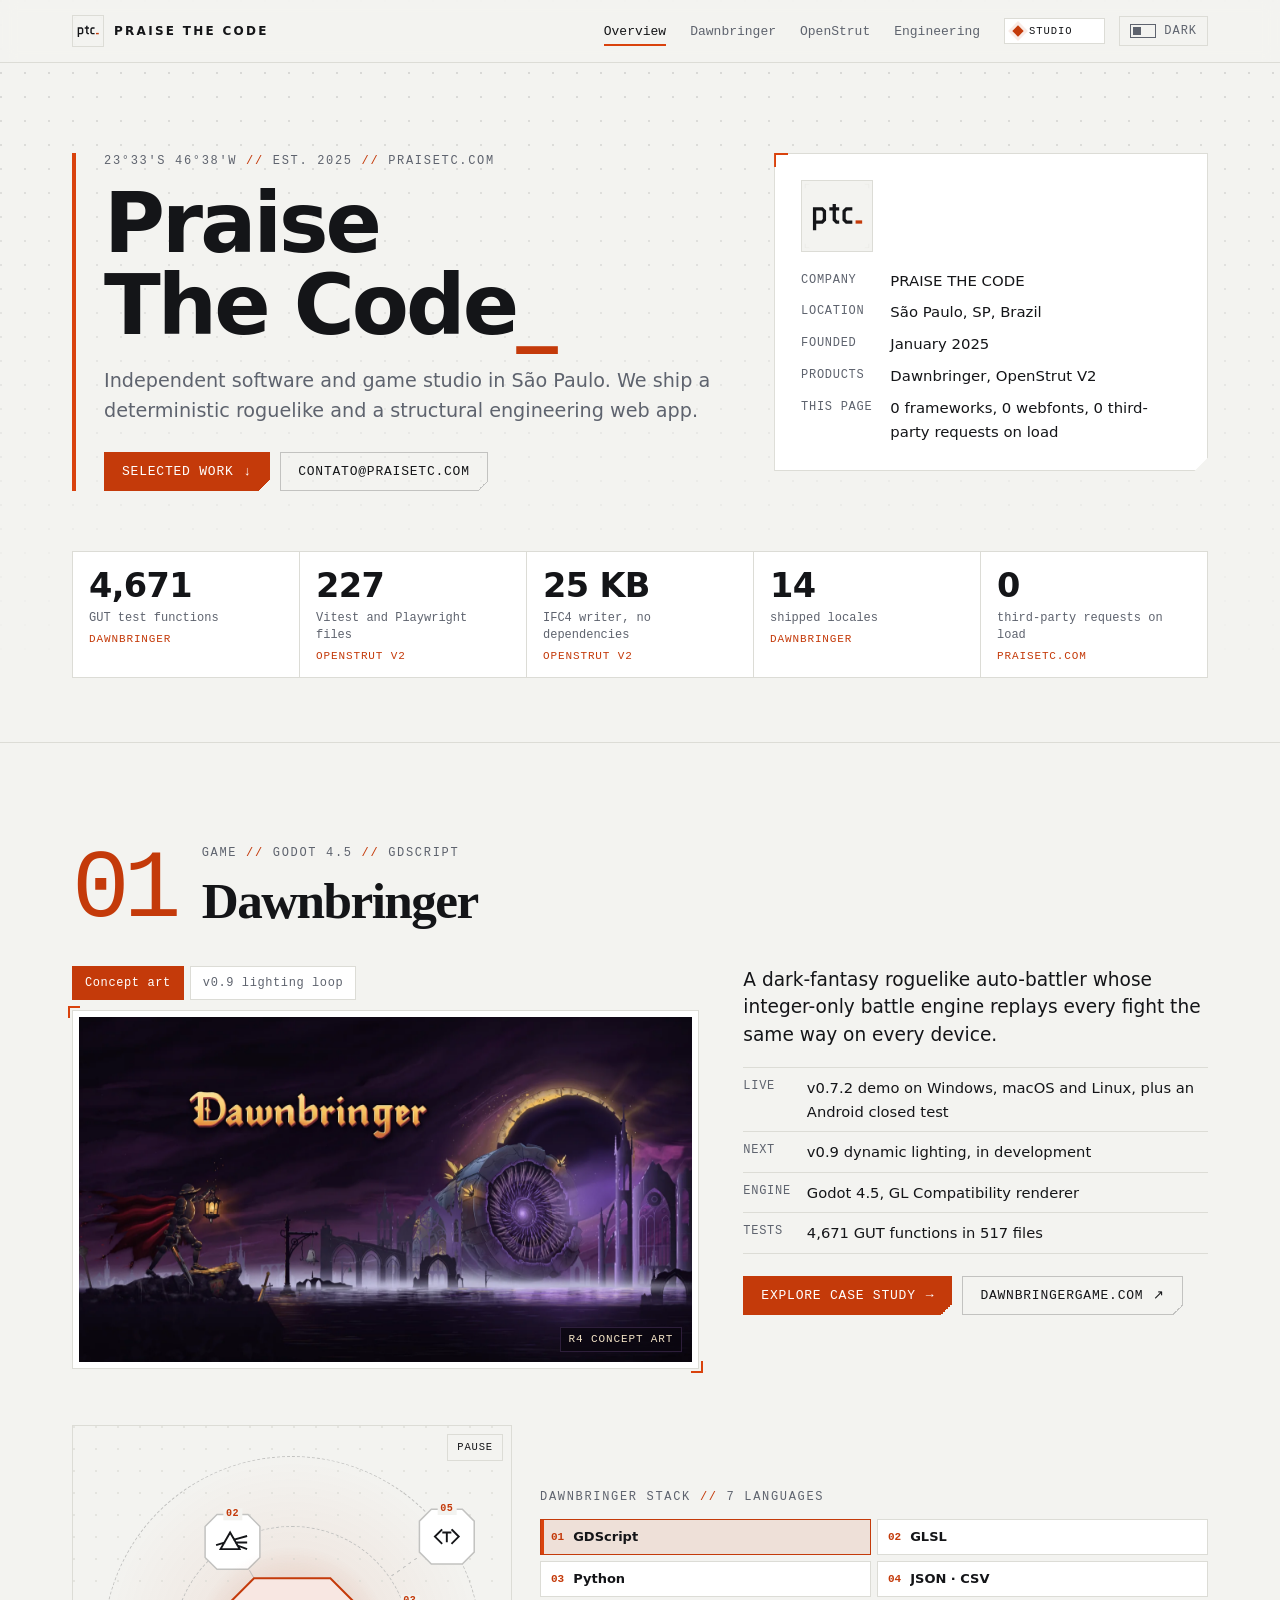
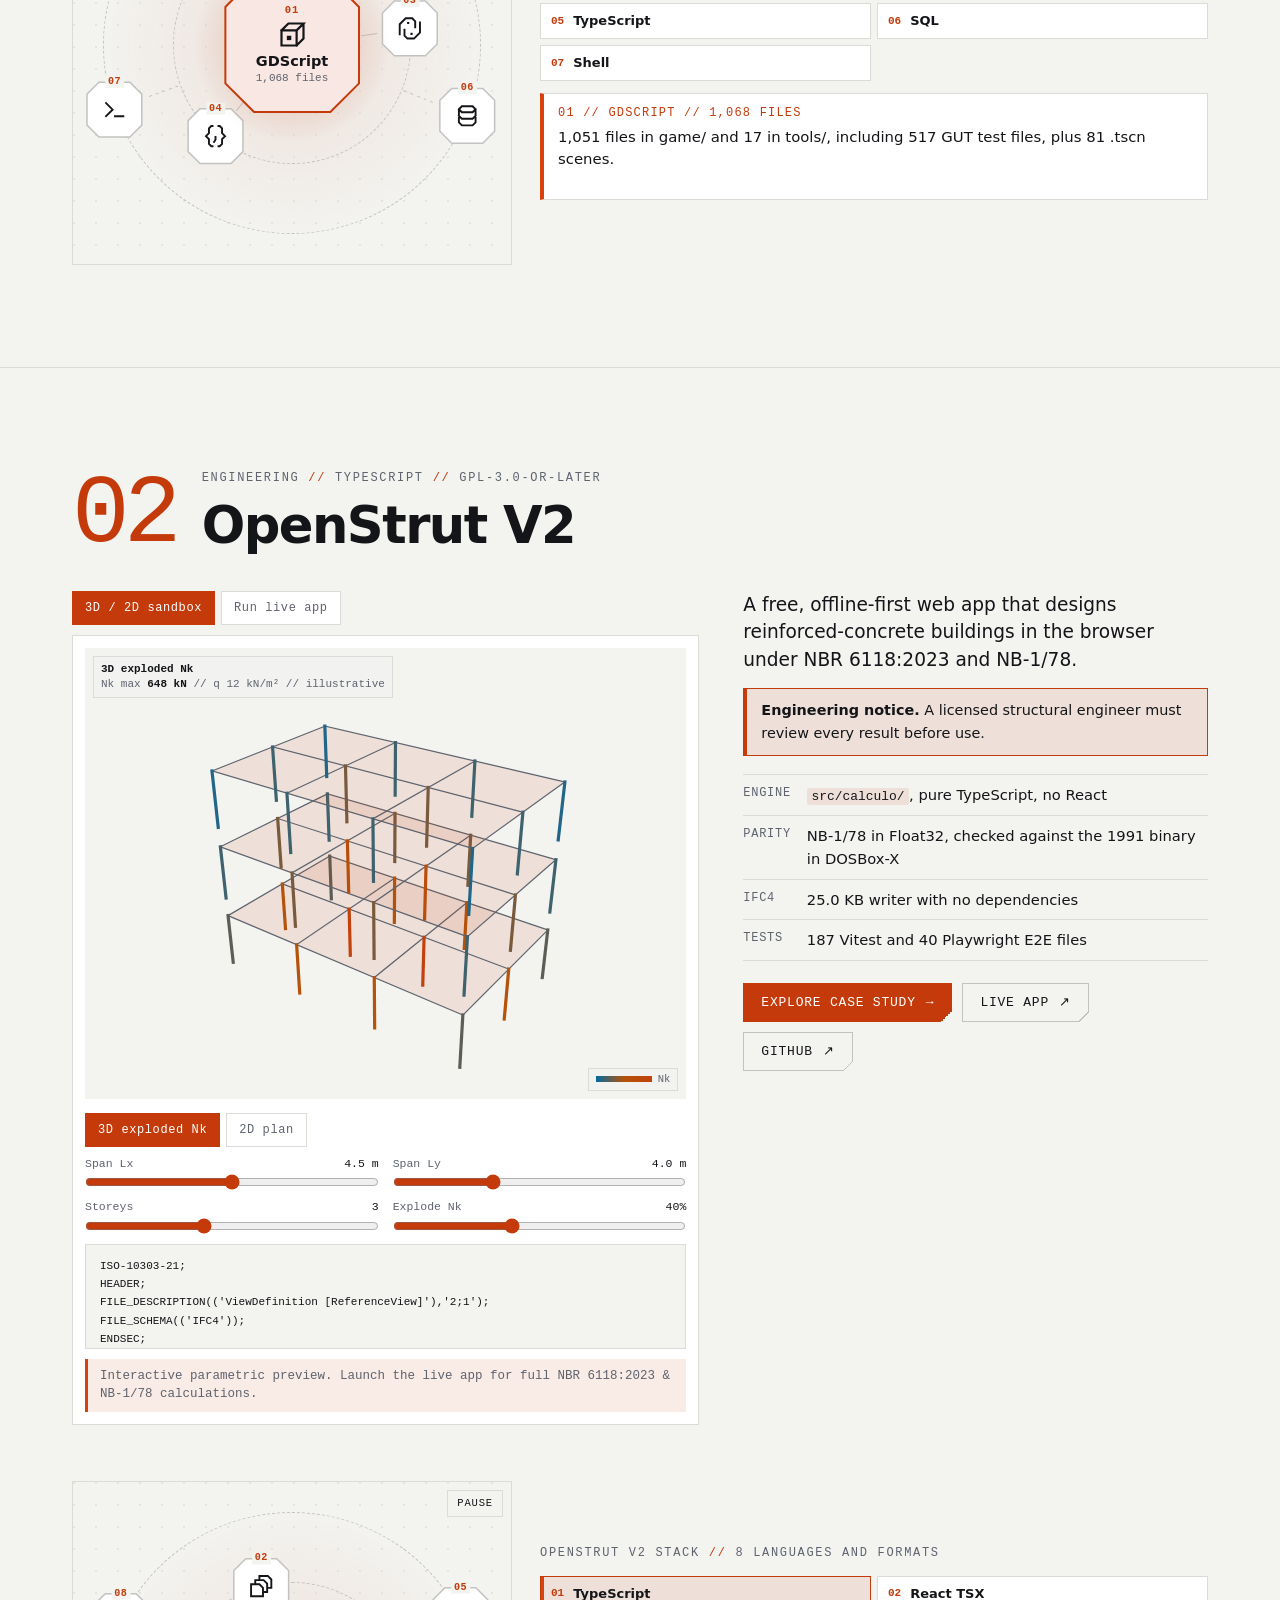
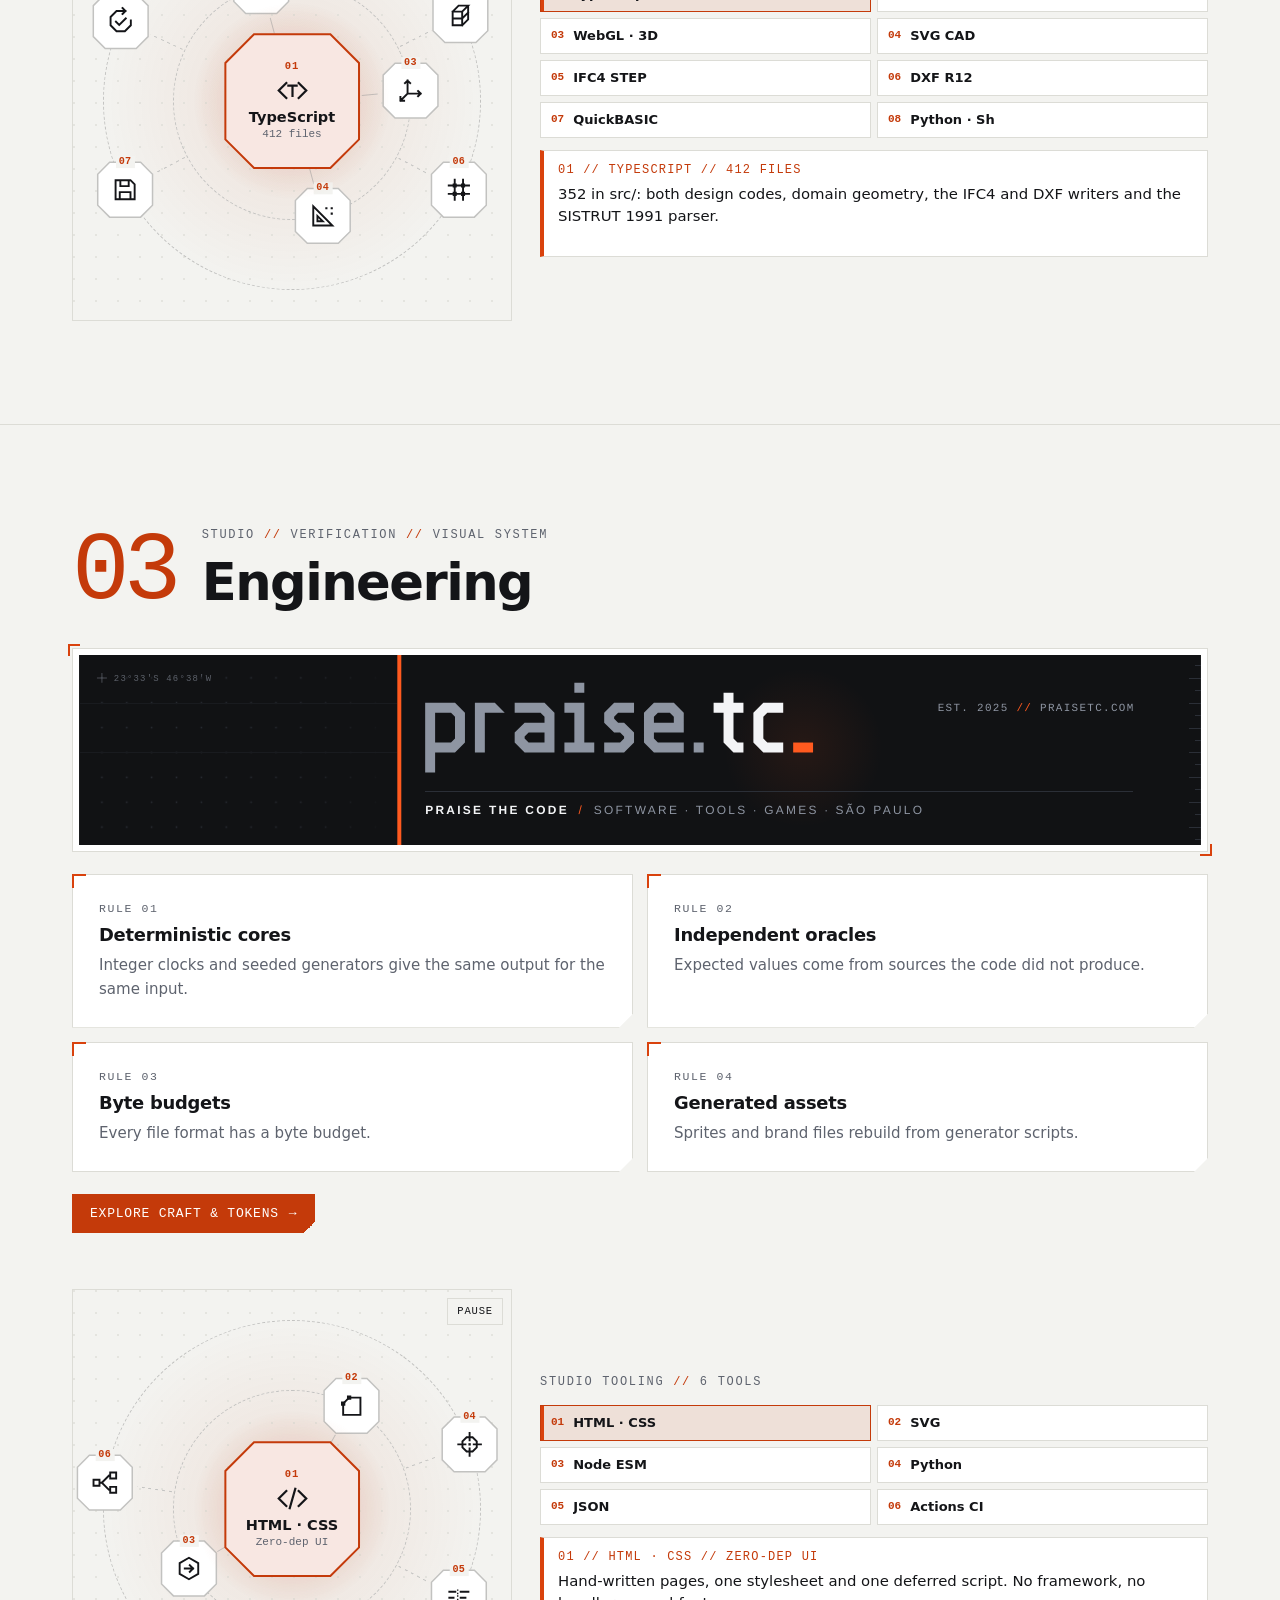
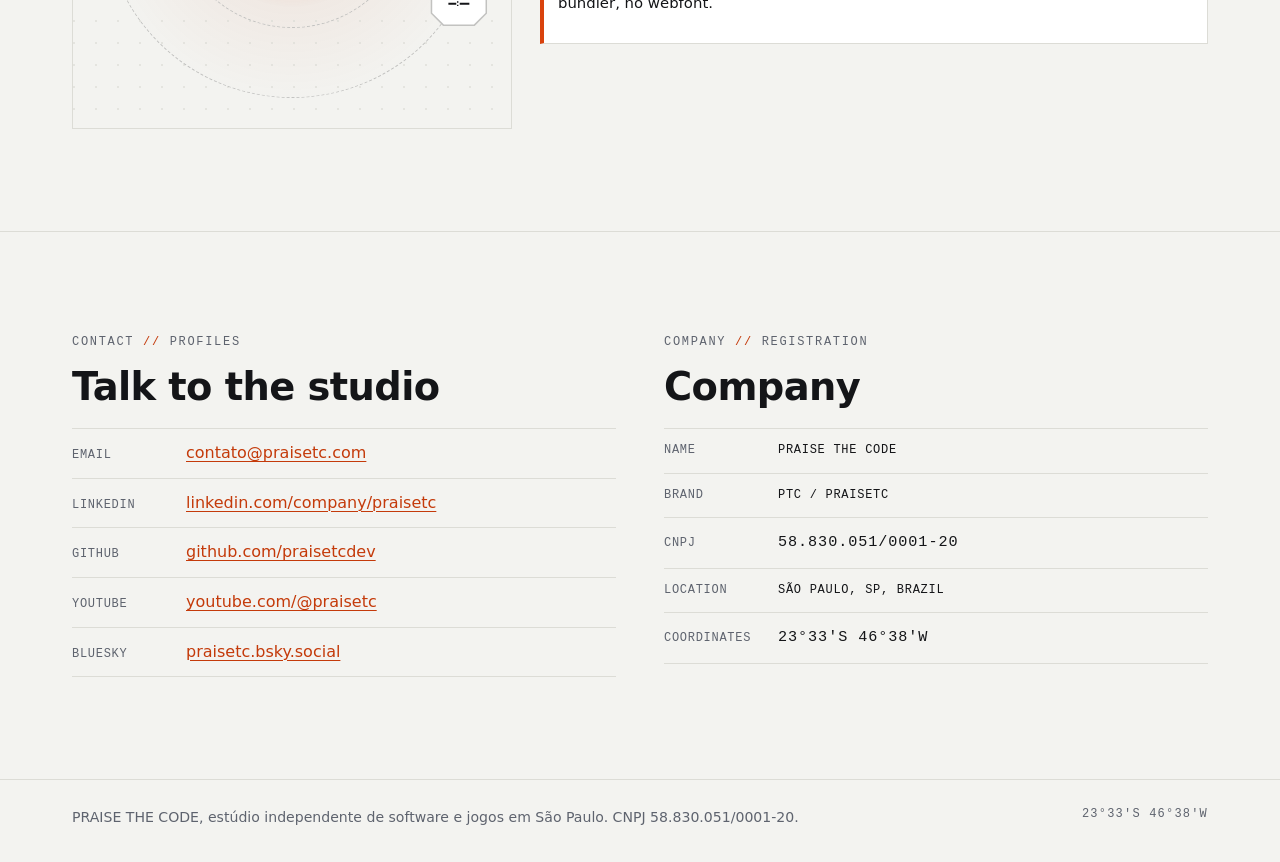
==== index.html @ bf7b4689 "Show the projects in motion: loops, orbits and a live OpenStrut, with less text The V1 read like a l" ====
<!doctype html>
<html lang="en" data-world="studio">
<head>
<meta charset="utf-8">
<meta name="viewport" content="width=device-width, initial-scale=1">
<script>document.documentElement.classList.add('js');try{var t=localStorage.getItem('ptc-theme');if(t=='dark'||t=='light')document.documentElement.dataset.theme=t}catch(e){}</script>
<title>Praise The Code (PTC): software and game engineering studio</title>
<meta name="description" content="Praise The Code is an independent software and game studio in São Paulo, Brazil. Makers of Dawnbringer, a deterministic roguelike, and OpenStrut V2, a structural engineering web app.">
<link rel="canonical" href="https://praisetc.com/">
<meta name="theme-color" content="#111214" media="(prefers-color-scheme: dark)">
<meta name="theme-color" content="#F3F3F0" media="(prefers-color-scheme: light)">
<meta property="og:type" content="website">
<meta property="og:site_name" content="Praise The Code">
<meta property="og:title" content="Praise The Code">
<meta property="og:description" content="Independent software and game studio in São Paulo, Brazil. Makers of Dawnbringer and OpenStrut V2.">
<meta property="og:url" content="https://praisetc.com/">
<meta property="og:image" content="https://praisetc.com/assets/og.png">
<meta property="og:image:width" content="1200">
<meta property="og:image:height" content="630">
<meta name="twitter:card" content="summary_large_image">
<link rel="icon" type="image/svg+xml" href="assets/favicon.svg">
<link rel="apple-touch-icon" href="assets/apple-touch-icon.png">
<link rel="stylesheet" href="assets/site.css">
<script src="assets/site.js" defer></script>
<script type="speculationrules">{"prerender":[{"where":{"href_matches":"/*"},"eagerness":"moderate"}]}</script>
<script type="application/ld+json">{"@context":"https://schema.org","@type":"Organization","name":"PRAISE THE CODE","alternateName":["PTC","PraiseTC"],"url":"https://praisetc.com/","logo":"https://praisetc.com/assets/apple-touch-icon.png","email":"contato@praisetc.com","foundingDate":"2025-01","taxID":"58.830.051/0001-20","address":{"@type":"PostalAddress","addressLocality":"São Paulo","addressRegion":"SP","addressCountry":"BR"},"sameAs":["https://www.linkedin.com/company/praisetc","https://github.com/praisetcdev","https://www.youtube.com/@praisetc","https://bsky.app/profile/praisetc.bsky.social"]}</script>
</head>
<body>
<div class="atmo" aria-hidden="true"><i class="a-st"></i><i class="a-db"></i><i class="a-os"></i></div>
<a class="skip" href="#main">Skip to content</a>
<header class="nav"><span class="prog" aria-hidden="true"></span><div class="wrap">
  <a class="brand" href="./" aria-label="Praise The Code, overview"><img class="theme-dark" src="assets/mark-dark.svg" width="32" height="32" alt="ptc_ mark"><img class="theme-light" src="assets/mark-light.svg" width="32" height="32" alt="ptc_ mark"><span>Praise The Code</span></a>
  <nav class="links" aria-label="Main"><a href="./" aria-current="page">Overview</a><a href="projects/dawnbringer/">Dawnbringer</a><a href="projects/openstrut/">OpenStrut</a><a href="projects/engineering/">Engineering</a></nav>
  <button class="world-pill" type="button" aria-label="Visual world: studio. Go to the next section"><i aria-hidden="true"></i><span>STUDIO</span></button>
  <button class="tog" type="button" aria-pressed="false"><i aria-hidden="true"></i>Dark</button>
</div></header>

<main id="main">
<section class="hero" data-world-section="studio">
  <div class="wrap hero-g">
    <div class="rule">
      <p class="eye">23°33'S 46°38'W <b>//</b> Est. 2025 <b>//</b> praisetc.com</p>
      <h1>Praise The Code<span class="blink">_</span></h1>
      <p class="lead">Independent software and game studio in São Paulo. We ship a deterministic roguelike and a structural engineering web app.</p>
      <div class="acts">
        <a class="btn p" href="#work">Selected work <span class="ar" aria-hidden="true">&#8595;</span></a>
        <a class="btn" href="mailto:contato@praisetc.com">contato@praisetc.com</a>
      </div>
    </div>
    <aside class="card cut" aria-label="Studio sheet">
      <img class="mark theme-dark" src="assets/mark-dark.svg" width="72" height="72" alt="ptc_ mark on Carbon Zinc">
      <img class="mark theme-light" src="assets/mark-light.svg" width="72" height="72" alt="ptc_ mark on Warm Concrete">
      <dl class="spec">
        <dt>Company</dt><dd>PRAISE THE CODE</dd>
        <dt>Location</dt><dd>São Paulo, SP, Brazil</dd>
        <dt>Founded</dt><dd>January 2025</dd>
        <dt>Products</dt><dd>Dawnbringer, OpenStrut V2</dd>
        <dt>This page</dt><dd>0 frameworks, 0 webfonts, 0 third-party requests on load</dd>
      </dl>
    </aside>
  </div>
  <div class="wrap">
    <ul class="tele" aria-label="Measured numbers">
      <li><b data-count="4671">4,671</b><span>GUT test functions</span><small>Dawnbringer</small></li>
      <li><b data-count="227">227</b><span>Vitest and Playwright files</span><small>OpenStrut V2</small></li>
      <li><b data-count="25" data-suffix=" KB">25 KB</b><span>IFC4 writer, no dependencies</span><small>OpenStrut V2</small></li>
      <li><b data-count="14">14</b><span>shipped locales</span><small>Dawnbringer</small></li>
      <li><b data-count="0">0</b><span>third-party requests on load</span><small>praisetc.com</small></li>
    </ul>
  </div>
</section>

<section class="sec" id="work" aria-labelledby="p1" data-world-section="dawnbringer">
  <div class="wrap">
    <div class="proj-h"><span class="idx" aria-hidden="true">01</span><div><p class="eye">Game <b>//</b> Godot 4.5 <b>//</b> GDScript</p><h2 id="p1">Dawnbringer</h2></div></div>
    <div class="proj-g">
      <div>
        <div class="tabs" role="tablist" aria-label="Dawnbringer media">
          <button type="button" role="tab" id="t-db1" aria-controls="p-db1" aria-selected="true">Concept art</button>
          <button type="button" role="tab" id="t-db2" aria-controls="p-db2" aria-selected="false" tabindex="-1">v0.9 lighting loop</button>
        </div>
        <div class="frame">
          <div id="p-db1" role="tabpanel" aria-labelledby="t-db1">
            <div class="lantern" data-lantern><img src="assets/showcase/dawnbringer-concept.webp" width="1600" height="900" loading="lazy" decoding="async" alt="Dawnbringer R4 concept art: a knight with a lantern and a red cape faces the Charnel Maw across flooded ruins under a broken eclipse."><span class="glow" aria-hidden="true"></span><span class="tagline">R4 CONCEPT ART</span></div>
          </div>
          <div id="p-db2" role="tabpanel" aria-labelledby="t-db2" hidden>
            <div class="stage" data-vid>
              <video width="960" height="540" poster="assets/showcase/dawnbringer-v09-poster.webp" muted loop playsinline preload="metadata" aria-label="v0.9 combat loop in Godot 4.5: the Ironbound Penitent fights the Charnel Maw with dynamic lighting on high."><source src="assets/showcase/dawnbringer-v09-loop.mp4" type="video/mp4"><source src="assets/showcase/dawnbringer-v09-loop.webm" type="video/webm"></video>
              <span class="badge"><i></i>v0.9 DEV // DYNAMIC LIGHTING</span>
              <div class="vid-ctl"><button type="button" data-play>Play</button></div>
            </div>
          </div>
        </div>
      </div>
      <div>
        <p class="thesis">A dark-fantasy roguelike auto-battler whose integer-only battle engine replays every fight the same way on every device.</p>
        <dl class="kv">
          <dt>Live</dt><dd>v0.7.2 demo on Windows, macOS and Linux, plus an Android closed test</dd>
          <dt>Next</dt><dd>v0.9 dynamic lighting, in development</dd>
          <dt>Engine</dt><dd>Godot 4.5, GL Compatibility renderer</dd>
          <dt>Tests</dt><dd>4,671 GUT functions in 517 files</dd>
        </dl>
        <div class="acts"><a class="btn p" href="projects/dawnbringer/">Explore case study <span class="ar" aria-hidden="true">&#8594;</span></a><a class="btn ext" href="https://dawnbringergame.com/">dawnbringergame.com</a></div>
      </div>
    </div>
    <div class="orbit" data-orbit>
      <div class="orbit-wrap"><div class="orbit-stage">
        <div class="orb-ring r1">
          <span class="orb-arm" style="--a:-120deg"><button class="orb" type="button" data-k="02" data-icon="prism" data-name="GLSL" data-sub="13 shaders" data-d="11 .gdshader and 2 .gdshaderinc files. hit_flash.gdshader and afterlife_sprite.gdshader drive combat feedback.">02</button></span>
          <span class="orb-arm" style="--a:-8deg"><button class="orb" type="button" data-k="03" data-icon="hooks" data-name="Python" data-sub="589 files" data-d="529 in tools/: the 2x art generators, the seeded SFX synthesizer gen_sfx.py and the headless PvP verifier.">03</button></span>
          <span class="orb-arm" style="--a:130deg"><button class="orb" type="button" data-k="04" data-icon="braces" data-name="JSON · CSV" data-sub="Data + 14 i18n" data-d="game/content/ holds only JSON, no .gd file. game/i18n/ holds CSV catalogs for 14 shipped locales.">04</button></span>
        </div>
        <div class="orb-ring r2">
          <span class="orb-arm" style="--a:-35deg"><button class="orb" type="button" data-k="05" data-icon="ts" data-name="TypeScript" data-sub="42 files" data-d="Cloudflare Workers for bug reports, the Android licence check, opt-in telemetry and the weekly PvP queue.">05</button></span>
          <span class="orb-arm" style="--a:22deg"><button class="orb" type="button" data-k="06" data-icon="db" data-name="SQL" data-sub="7 D1 migrations" data-d="Seven D1 migrations for the two Workers. The client IP keys the rate limiter and is never stored.">06</button></span>
          <span class="orb-arm" style="--a:160deg"><button class="orb" type="button" data-k="07" data-icon="shell" data-name="Shell" data-sub="55 scripts" data-d="tools/test/run_tests.sh runs the test layers with --fast and --ui. The other scripts drive CI and exports.">07</button></span>
        </div>
        <button class="orb-hub" type="button" data-k="01" data-icon="cube" data-name="GDScript" data-sub="1,068 files" data-d="1,051 files in game/ and 17 in tools/, including 517 GUT test files, plus 81 .tscn scenes.">01 GDScript</button>
        <button class="orb-tog" type="button" aria-pressed="false" aria-label="Pause the orbit">Pause</button>
      </div></div>
      <div class="orbit-panel">
        <p class="eye">Dawnbringer stack <b>//</b> 7 languages</p>
        <div class="orb-chips" role="group" aria-label="Dawnbringer stack nodes" style="--rows:4"></div>
        <p class="const-out" aria-live="polite"><b data-o="t">01 // GDScript // 1,068 files</b><span data-o="d">1,051 files in game/ and 17 in tools/, including 517 GUT test files, plus 81 .tscn scenes.</span></p>
      </div>
    </div>
  </div>
</section>

<section class="sec cv" aria-labelledby="p2" data-world-section="openstrut">
  <div class="wrap">
    <div class="proj-h"><span class="idx" aria-hidden="true">02</span><div><p class="eye">Engineering <b>//</b> TypeScript <b>//</b> GPL-3.0-or-later</p><h2 id="p2">OpenStrut V2</h2></div></div>
    <div class="proj-g">
      <div>
        <div class="tabs" role="tablist" aria-label="OpenStrut demos">
          <button type="button" role="tab" id="t-os1" aria-controls="p-os1" aria-selected="true">3D / 2D sandbox</button>
          <button type="button" role="tab" id="t-os2" aria-controls="p-os2" aria-selected="false" tabindex="-1">Run live app</button>
        </div>
        <div id="p-os1" role="tabpanel" aria-labelledby="t-os1">
          <div class="sbx compact" data-sbx>
            <div class="sbx-v">
              <canvas width="640" height="480" role="img" aria-label="Parametric concrete frame preview. Drag sideways to orbit."></canvas>
              <p class="sbx-hud"></p>
              <span class="sbx-ramp" aria-hidden="true"><i></i>Nk</span>
            </div>
            <div class="sbx-c">
              <div class="tabs" role="group" aria-label="View"><button type="button" data-view="3d" aria-pressed="true">3D exploded Nk</button><button type="button" data-view="2d" aria-pressed="false">2D plan</button></div>
              <label><span>Span Lx <output>4.5 m</output></span><input type="range" name="lx" min="3" max="6" step="0.5" value="4.5"></label>
              <label><span>Span Ly <output>4.0 m</output></span><input type="range" name="ly" min="3" max="6" step="0.5" value="4"></label>
              <label><span>Storeys <output>3</output></span><input type="range" name="st" min="1" max="6" step="1" value="3"></label>
              <label><span>Explode Nk <output>40%</output></span><input type="range" name="ex" min="0" max="100" step="5" value="40"></label>
              <pre class="code step" tabindex="0" aria-label="IFC4 STEP text for the current frame"></pre>
              <p class="note">Interactive parametric preview. Launch the live app for full NBR 6118:2023 &amp; NB-1/78 calculations.</p>
            </div>
          </div>
        </div>
        <div id="p-os2" role="tabpanel" aria-labelledby="t-os2" hidden>
          <div class="app" data-app data-src="https://gmunaro.github.io/openstrut/">
            <div class="app-bar" hidden>
              <p class="hint" aria-live="polite"></p>
              <button type="button" data-act="fs">Fullscreen</button><button type="button" data-act="reload">Reload</button><a class="ext" href="https://gmunaro.github.io/openstrut/" target="_blank" rel="noopener">Open external</a><button type="button" data-act="close">Close</button>
            </div>
            <div class="app-frame">
              <div class="app-face">
                <p class="eye">Live app <b>//</b> loads on click</p>
                <h3>The real OpenStrut V2, in this page</h3>
                <p>Nothing loads from the app until you press a button.</p>
                <button class="btn p" type="button" data-hint="Inside the app, click &quot;Abrir a obra-exemplo&quot; or &quot;Exemplo NBR 6118:2023&quot; to load the calculated two-storey example.">Launch live OpenStrut V2</button>
                <div class="recipes" role="group" aria-label="Guided starts">
                  <button type="button" data-hint="Click &quot;Exemplo NBR 6118:2023&quot;, open the 3D tab, then turn on &quot;Explodido&quot; to colour the columns by Nk.">3D Exploded Nk</button>
                  <button type="button" data-hint="Open &quot;Exemplo NB-1/78&quot; and read the Resultados tab, then reopen with &quot;Exemplo NBR 6118:2023&quot; to compare.">NBR 6118 vs NB-1/78</button>
                  <button type="button" data-hint="Open &quot;Exemplo NBR 6118:2023&quot;, turn on the &quot;Armadura&quot; layer in the 3D tab, then use &quot;Exportar&quot; and &quot;Exportar IFC&quot;.">Rebar &amp; IFC4 Export</button>
                </div>
              </div>
            </div>
          </div>
        </div>
      </div>
      <div>
        <p class="thesis">A free, offline-first web app that designs reinforced-concrete buildings in the browser under NBR 6118:2023 and NB-1/78.</p>
        <p class="warn mini"><b>Engineering notice.</b> A licensed structural engineer must review every result before use.</p>
        <dl class="kv">
          <dt>Engine</dt><dd><code>src/calculo/</code>, pure TypeScript, no React</dd>
          <dt>Parity</dt><dd>NB-1/78 in Float32, checked against the 1991 binary in DOSBox-X</dd>
          <dt>IFC4</dt><dd>25.0 KB writer with no dependencies</dd>
          <dt>Tests</dt><dd>187 Vitest and 40 Playwright E2E files</dd>
        </dl>
        <div class="acts"><a class="btn p" href="projects/openstrut/">Explore case study <span class="ar" aria-hidden="true">&#8594;</span></a><a class="btn ext" href="https://gmunaro.github.io/openstrut/">Live app</a><a class="btn ext" href="https://github.com/gmunaro/openstrut">GitHub</a></div>
      </div>
    </div>
    <div class="orbit" data-orbit>
      <div class="orbit-wrap"><div class="orbit-stage">
        <div class="orb-ring r1">
          <span class="orb-arm" style="--a:-105deg"><button class="orb" type="button" data-k="02" data-icon="layers" data-name="React TSX" data-sub="103 UI files" data-d="The offline-first PWA interface, with the SVG plan editor, the 3D viewer, force tables and printable reports.">02</button></span>
          <span class="orb-arm" style="--a:-5deg"><button class="orb" type="button" data-k="03" data-icon="axes" data-name="WebGL · 3D" data-sub="Three.js" data-d="src/telas/obra3d/ draws the exploded Nk view, cuts per floor, 3D rebar, a 4D sequence and a GPU path tracer.">03</button></span>
          <span class="orb-arm" style="--a:75deg"><button class="orb" type="button" data-k="04" data-icon="square" data-name="SVG CAD" data-sub="2D plan" data-d="src/planta/ is a vector plan editor with a grid, edge snapping, undo and colour-coded warnings.">04</button></span>
        </div>
        <div class="orb-ring r2">
          <span class="orb-arm" style="--a:-27deg"><button class="orb" type="button" data-k="05" data-icon="bim" data-name="IFC4 STEP" data-sub="25 KB writer" data-d="A 182-line ISO 10303-21 writer, 25.0 KB or 10.0 KB gzip, loaded only when the user exports.">05</button></span>
          <span class="orb-arm" style="--a:28deg"><button class="orb" type="button" data-k="06" data-icon="mesh" data-name="DXF R12" data-sub="CAD export" data-d="Formwork plans and beam reinforcement export as DXF R12, which any CAD program opens.">06</button></span>
          <span class="orb-arm" style="--a:152deg"><button class="orb" type="button" data-k="07" data-icon="floppy" data-name="QuickBASIC" data-sub="1991 oracle" data-d="3 .bas sources and 100+ real SISTRUT 4.0 files are the Float32 parity oracle in DOSBox-X.">07</button></span>
          <span class="orb-arm" style="--a:205deg"><button class="orb" type="button" data-k="08" data-icon="loop" data-name="Python · Sh" data-sub="24 verifiers" data-d="12 Python and 12 shell scripts check IFC roundtrips in IfcOpenShell and cross-check the DOSBox-X oracle.">08</button></span>
        </div>
        <button class="orb-hub" type="button" data-k="01" data-icon="ts" data-name="TypeScript" data-sub="412 files" data-d="352 in src/: both design codes, domain geometry, the IFC4 and DXF writers and the SISTRUT 1991 parser.">01 TypeScript</button>
        <button class="orb-tog" type="button" aria-pressed="false" aria-label="Pause the orbit">Pause</button>
      </div></div>
      <div class="orbit-panel">
        <p class="eye">OpenStrut V2 stack <b>//</b> 8 languages and formats</p>
        <div class="orb-chips" role="group" aria-label="OpenStrut stack nodes" style="--rows:4"></div>
        <p class="const-out" aria-live="polite"><b data-o="t">01 // TypeScript // 412 files</b><span data-o="d">352 in src/: both design codes, domain geometry, the IFC4 and DXF writers and the SISTRUT 1991 parser.</span></p>
      </div>
    </div>
  </div>
</section>

<section class="sec cv" aria-labelledby="p3" data-world-section="studio">
  <div class="wrap">
    <div class="proj-h"><span class="idx" aria-hidden="true">03</span><div><p class="eye">Studio <b>//</b> verification <b>//</b> visual system</p><h2 id="p3">Engineering</h2></div></div>
    <figure class="frame"><a href="projects/engineering/"><img src="assets/banner-ptc.svg" width="1128" height="191" loading="lazy" decoding="async" alt="Praise The Code banner: orange rule, the modular praise.tc_ signature and the line Software, Tools, Games, São Paulo."></a></figure>
    <div class="cards c2" style="margin-top:22px">
      <article class="card cut"><p class="eye">Rule 01</p><h3>Deterministic cores</h3><p>Integer clocks and seeded generators give the same output for the same input.</p></article>
      <article class="card cut"><p class="eye">Rule 02</p><h3>Independent oracles</h3><p>Expected values come from sources the code did not produce.</p></article>
      <article class="card cut"><p class="eye">Rule 03</p><h3>Byte budgets</h3><p>Every file format has a byte budget.</p></article>
      <article class="card cut"><p class="eye">Rule 04</p><h3>Generated assets</h3><p>Sprites and brand files rebuild from generator scripts.</p></article>
    </div>
    <div class="acts" style="margin-top:22px"><a class="btn p" href="projects/engineering/">Explore craft &amp; tokens <span class="ar" aria-hidden="true">&#8594;</span></a></div>
    <div class="orbit" data-orbit>
      <div class="orbit-wrap"><div class="orbit-stage">
        <div class="orb-ring r1">
          <span class="orb-arm" style="--a:-60deg"><button class="orb" type="button" data-k="02" data-icon="vertex" data-name="SVG" data-sub="45° grid" data-d="The ptc_ mark and the diagrams are SVG on an 18.75 px module with a 45° chamfer at each bend.">02</button></span>
          <span class="orb-arm" style="--a:150deg"><button class="orb" type="button" data-k="03" data-icon="hex" data-name="Node ESM" data-sub="Asset gen" data-d="gerar_praisetc_svg.mjs builds 14 brand SVGs and 23 PNGs from tokens.json and fails on a bad size.">03</button></span>
        </div>
        <div class="orb-ring r2">
          <span class="orb-arm" style="--a:-20deg"><button class="orb" type="button" data-k="04" data-icon="reticle" data-name="Python" data-sub="Visual QA" data-d="A Playwright audit opens every page in both themes at 1280 and 390 px and fails on overflow or layout shift.">04</button></span>
          <span class="orb-arm" style="--a:28deg"><button class="orb" type="button" data-k="05" data-icon="kv" data-name="JSON" data-sub="WCAG tokens" data-d="tokens.json stores each colour with its measured contrast, such as 17.03:1 for body text on dark.">05</button></span>
          <span class="orb-arm" style="--a:188deg"><button class="orb" type="button" data-k="06" data-icon="pipe" data-name="Actions CI" data-sub="Tests + checks" data-d="Dawnbringer CI pins Godot 4.5-stable by SHA-512. OpenStrut CI runs bun run check and Playwright.">06</button></span>
        </div>
        <button class="orb-hub" type="button" data-k="01" data-icon="code" data-name="HTML · CSS" data-sub="Zero-dep UI" data-d="Hand-written pages, one stylesheet and one deferred script. No framework, no bundler, no webfont.">01 HTML · CSS</button>
        <button class="orb-tog" type="button" aria-pressed="false" aria-label="Pause the orbit">Pause</button>
      </div></div>
      <div class="orbit-panel">
        <p class="eye">Studio tooling <b>//</b> 6 tools</p>
        <div class="orb-chips" role="group" aria-label="Studio tooling nodes" style="--rows:3"></div>
        <p class="const-out" aria-live="polite"><b data-o="t">01 // HTML · CSS // Zero-dep UI</b><span data-o="d">Hand-written pages, one stylesheet and one deferred script. No framework, no bundler, no webfont.</span></p>
      </div>
    </div>
  </div>
</section>

<section class="sec cv" id="contact" aria-labelledby="c1" data-world-section="studio">
  <div class="wrap contact">
    <div>
      <p class="eye">Contact <b>//</b> profiles</p>
      <h2 id="c1">Talk to the studio</h2>
      <ul class="rows">
        <li><span>Email</span><a href="mailto:contato@praisetc.com">contato@praisetc.com</a></li>
        <li><span>LinkedIn</span><a href="https://www.linkedin.com/company/praisetc">linkedin.com/company/praisetc</a></li>
        <li><span>GitHub</span><a href="https://github.com/praisetcdev">github.com/praisetcdev</a></li>
        <li><span>YouTube</span><a href="https://www.youtube.com/@praisetc">youtube.com/@praisetc</a></li>
        <li><span>Bluesky</span><a href="https://bsky.app/profile/praisetc.bsky.social">praisetc.bsky.social</a></li>
      </ul>
    </div>
    <div>
      <p class="eye">Company <b>//</b> registration</p>
      <h2>Company</h2>
      <ul class="rows">
        <li><span>Name</span><span class="v">PRAISE THE CODE</span></li>
        <li><span>Brand</span><span class="v">PTC / PraiseTC</span></li>
        <li><span>CNPJ</span><span class="v mono">58.830.051/0001-20</span></li>
        <li><span>Location</span><span class="v">São Paulo, SP, Brazil</span></li>
        <li><span>Coordinates</span><span class="v mono">23°33'S 46°38'W</span></li>
      </ul>
    </div>
  </div>
</section>
</main>

<footer class="foot"><div class="wrap">
  <span lang="pt-BR">PRAISE THE CODE, estúdio independente de software e jogos em São Paulo. CNPJ 58.830.051/0001-20.</span>
  <span class="co">23°33'S 46°38'W</span>
</div></footer>
</body>
</html>
---- assets/site.css ----
/* praisetc.com styles. One file, no build step, no webfont.
   Three visual worlds: <html data-world="studio|dawnbringer|openstrut">. Home switches world on scroll
   (site.js); case studies fix one. Theme follows the OS unless <html data-theme="dark|light"> is set
   by the inline head script or the toggle. A world change only swaps colours, never sizes or fonts,
   so it cannot shift layout. */
:root{color-scheme:light dark;--bg:light-dark(#F3F3F0,#111214);--sf:light-dark(#FFFFFF,#1A1C20);--ln:light-dark(#DCDCD6,#2C3038);--fg:light-dark(#141518,#F3F4F6);--mu:light-dark(#5E636E,#8E95A2);--ac:light-dark(#C43A0A,#FF5A1F);--ac2:light-dark(#9A2D08,#FF8A5B);--bar:light-dark(#D9420D,#FF5A1F);--on:light-dark(#FFFFFF,#111214);--ln2:color-mix(in srgb,var(--fg) 22%,var(--bg));--tint:color-mix(in srgb,var(--ac) 10%,#0000);--sans:'Segoe UI',Inter,system-ui,sans-serif;--mono:'Cascadia Mono','JetBrains Mono',ui-monospace,Consolas,monospace;--disp:'Palatino Linotype','Book Antiqua',Palatino,Georgia,serif;--w:1200px;--g:20px;--cut:14px;--spring:cubic-bezier(.34,1.56,.64,1)}
:root[data-world=dawnbringer]{--bg:light-dark(#F4EFE6,#0B0710);--sf:light-dark(#FCF9F2,#140E1F);--ln:light-dark(#D7CCBA,#2D1E3A);--fg:light-dark(#1B1221,#F2E3C6);--mu:light-dark(#5A4B63,#B39FA8);--ac:light-dark(#8F4F0A,#F5C05C);--ac2:light-dark(#6B3FA0,#C39BE8);--bar:light-dark(#A65E0E,#F5C05C);--on:light-dark(#FFFFFF,#0B0710)}
:root[data-world=openstrut]{--bg:light-dark(#EEF3F8,#0B121C);--sf:light-dark(#FFFFFF,#111B29);--ln:light-dark(#C4D4E5,#22354E);--fg:light-dark(#0F1D2D,#EDF4FB);--mu:light-dark(#475E76,#92ABC6);--ac:light-dark(#0369A1,#38BDF8);--ac2:light-dark(#15803D,#22C55E);--bar:light-dark(#0284C7,#38BDF8);--on:light-dark(#FFFFFF,#09111B)}
:root[data-theme=dark]{color-scheme:dark}
:root[data-theme=light]{color-scheme:light}
@supports not (color:light-dark(#000,#fff)){
:root{--bg:#F3F3F0;--sf:#FFFFFF;--ln:#DCDCD6;--fg:#141518;--mu:#5E636E;--ac:#C43A0A;--ac2:#9A2D08;--bar:#D9420D;--on:#FFFFFF}
:root[data-world=dawnbringer]{--bg:#F4EFE6;--sf:#FCF9F2;--ln:#D7CCBA;--fg:#1B1221;--mu:#5A4B63;--ac:#8F4F0A;--ac2:#6B3FA0;--bar:#A65E0E;--on:#FFFFFF}
:root[data-world=openstrut]{--bg:#EEF3F8;--sf:#FFFFFF;--ln:#C4D4E5;--fg:#0F1D2D;--mu:#475E76;--ac:#0369A1;--ac2:#15803D;--bar:#0284C7;--on:#FFFFFF}
@media (prefers-color-scheme:dark){
:root:not([data-theme=light]){--bg:#111214;--sf:#1A1C20;--ln:#2C3038;--fg:#F3F4F6;--mu:#8E95A2;--ac:#FF5A1F;--ac2:#FF8A5B;--bar:#FF5A1F;--on:#111214}
:root[data-world=dawnbringer]:not([data-theme=light]){--bg:#0B0710;--sf:#140E1F;--ln:#2D1E3A;--fg:#F2E3C6;--mu:#B39FA8;--ac:#F5C05C;--ac2:#C39BE8;--bar:#F5C05C;--on:#0B0710}
:root[data-world=openstrut]:not([data-theme=light]){--bg:#0B121C;--sf:#111B29;--ln:#22354E;--fg:#EDF4FB;--mu:#92ABC6;--ac:#38BDF8;--ac2:#22C55E;--bar:#38BDF8;--on:#09111B}}
:root[data-theme=dark]{--bg:#111214;--sf:#1A1C20;--ln:#2C3038;--fg:#F3F4F6;--mu:#8E95A2;--ac:#FF5A1F;--ac2:#FF8A5B;--bar:#FF5A1F;--on:#111214}
:root[data-theme=dark][data-world=dawnbringer]{--bg:#0B0710;--sf:#140E1F;--ln:#2D1E3A;--fg:#F2E3C6;--mu:#B39FA8;--ac:#F5C05C;--ac2:#C39BE8;--bar:#F5C05C;--on:#0B0710}
:root[data-theme=dark][data-world=openstrut]{--bg:#0B121C;--sf:#111B29;--ln:#22354E;--fg:#EDF4FB;--mu:#92ABC6;--ac:#38BDF8;--ac2:#22C55E;--bar:#38BDF8;--on:#09111B}}

*,*::before,*::after{box-sizing:border-box}
html{scroll-padding-top:84px}
body{margin:0;background:var(--bg);color:var(--fg);font:16px/1.6 var(--sans);overflow-x:clip}
body,.nav,.card,.frame,.btn,.tele li,.chips li,.kv dt,.kv dd,.rows li,.sec,.tabs button,.orb-chip,.const-out{transition:background-color .55s ease,color .35s ease,border-color .45s ease}
figure{margin:0}
img,video{max-width:100%;height:auto;display:block}
a{color:var(--ac);text-underline-offset:3px;text-decoration-thickness:1px}
a:hover{text-decoration-thickness:2px}
:focus-visible{outline:2px solid var(--ac);outline-offset:3px}
p{margin:0 0 1em}
h1,h2,h3,h4{margin:0;line-height:1.12;font-weight:650;letter-spacing:-.015em;text-wrap:balance}
.w-db :is(h1,h2,h3),[data-world-section=dawnbringer] :is(h2,h3){font-family:var(--disp);font-weight:600;letter-spacing:.005em}
code{font:.88em/1.4 var(--mono);background:var(--tint);padding:.08em .35em;border-radius:2px;overflow-wrap:anywhere}
ul,ol{margin:0;padding:0;list-style:none}
button{font:inherit;color:inherit}
[hidden]{display:none!important}
.skip{position:absolute;left:12px;top:-60px;z-index:50;background:var(--ac);color:var(--on);padding:8px 14px;font:13px var(--mono)}
.skip:focus{top:12px}
.sr{position:absolute;width:1px;height:1px;overflow:hidden;clip-path:inset(50%);white-space:nowrap}
.wrap{max-width:var(--w);margin:0 auto;padding-inline:var(--g)}
@media (min-width:760px){:root{--g:32px}}
.theme-dark{display:none}
@media (prefers-color-scheme:dark){:root:not([data-theme=light]) .theme-dark{display:block}:root:not([data-theme=light]) .theme-light{display:none}}
:root[data-theme=dark] .theme-dark{display:block}
:root[data-theme=dark] .theme-light{display:none}

/* World atmosphere: one fixed layer per world, crossfaded by opacity. */
.atmo{position:fixed;inset:0;z-index:-1;pointer-events:none}
.atmo i{position:absolute;inset:0;opacity:0;transition:opacity .6s ease}
.atmo .a-st{background:radial-gradient(circle at 1px 1px,var(--ln2) 1px,#0000 1.4px) 0 0/24px 24px;mask:linear-gradient(180deg,#000,#0000 75%)}
.atmo .a-db{background:radial-gradient(60% 50% at 12% -6%,color-mix(in srgb,var(--ac) 17%,#0000),#0000 72%),radial-gradient(45% 42% at 102% 18%,color-mix(in srgb,var(--ac2) 13%,#0000),#0000 72%)}
.atmo .a-os{--gl:color-mix(in srgb,var(--fg) 6%,#0000);--gm:color-mix(in srgb,var(--ac) 11%,#0000);background:linear-gradient(var(--gm) 1px,#0000 1px) 0 0/120px 120px,linear-gradient(90deg,var(--gm) 1px,#0000 1px) 0 0/120px 120px,linear-gradient(var(--gl) 1px,#0000 1px) 0 0/24px 24px,linear-gradient(90deg,var(--gl) 1px,#0000 1px) 0 0/24px 24px;mask:radial-gradient(120% 90% at 50% 0,#000 30%,#0000 85%)}
:root:not([data-world]) .a-st,[data-world=studio] .a-st{opacity:.6}
[data-world=dawnbringer] .a-db,[data-world=openstrut] .a-os{opacity:1}

/* Nav, world pill, reading progress */
.nav{position:sticky;top:0;z-index:20;background:var(--bg);background:color-mix(in srgb,var(--bg) 92%,#0000);border-bottom:1px solid var(--ln);backdrop-filter:blur(8px)}
.nav .prog{position:absolute;left:0;top:0;width:100%;height:2px;background:var(--ac);transform-origin:0 50%;transform:scaleX(var(--p,0))}
.nav .wrap{display:flex;align-items:center;gap:14px;min-height:62px;flex-wrap:wrap}
.brand{display:flex;align-items:center;gap:10px;color:var(--fg);text-decoration:none;font:600 12px/1 var(--sans);letter-spacing:.19em;text-transform:uppercase;white-space:nowrap}
.brand img{width:32px;height:32px;border:1px solid var(--ln)}
.links{display:flex;gap:4px;margin-left:auto;font:13px/1 var(--mono)}
.links a{color:var(--mu);text-decoration:none;padding:10px;position:relative}
.links a:hover,.links a[aria-current]{color:var(--fg)}
.links a[aria-current]::after{content:"";position:absolute;left:10px;right:10px;bottom:2px;height:2px;background:var(--bar)}
.world-pill{display:inline-flex;align-items:center;gap:7px;width:calc(11ch + 32px);padding:7px 9px;border:1px solid var(--ln);background:var(--sf);font:10.5px/1 var(--mono);letter-spacing:.09em;color:var(--fg);white-space:nowrap;cursor:default}
button.world-pill{cursor:pointer}
.world-pill i{flex:none;width:8px;height:8px;background:var(--ac);box-shadow:0 0 0 3px var(--tint);transform:rotate(45deg);transition:background-color .45s}
.tog{display:inline-flex;align-items:center;gap:8px;background:none;border:1px solid var(--ln);padding:7px 10px;font:12px/1 var(--mono);letter-spacing:.08em;text-transform:uppercase;color:var(--mu);cursor:pointer}
.tog i{width:26px;height:14px;border:1px solid currentColor;position:relative}
.tog i::after{content:"";position:absolute;top:2px;left:2px;width:8px;height:8px;background:var(--mu);transition:transform .25s var(--spring)}
.tog[aria-pressed=true] i::after{transform:translateX(12px);background:var(--bar)}
@media (max-width:759px){.nav .wrap{gap:0 10px;padding-top:8px}.world-pill{margin-left:auto}.links{order:3;width:calc(100% + 2*var(--g));margin:0 calc(-1*var(--g));padding:0 var(--g);justify-content:space-between;gap:0;font-size:12px;overflow-x:auto;scrollbar-width:none;border-top:1px solid var(--ln)}.links a{padding:12px 4px;white-space:nowrap}}
@media (max-width:519px){.brand span{display:none}}

/* Type and layout */
.eye{font:12px/1.4 var(--mono);letter-spacing:.14em;text-transform:uppercase;color:var(--mu);margin:0 0 14px}
.eye b{color:var(--ac);font-weight:400}
.lead{font-size:clamp(1.06rem,1.5vw,1.24rem);line-height:1.55;color:var(--mu);max-width:58ch}
.mu{color:var(--mu)}
.mono{font-family:var(--mono)}
.small{font-size:.9rem}
.sec{padding:clamp(56px,8vw,104px) 0;border-top:1px solid var(--ln);contain:layout style}
.cv{content-visibility:auto;contain-intrinsic-size:auto 900px}
.sh{display:grid;gap:14px;margin-bottom:clamp(26px,4vw,44px)}
.sh h2{font-size:clamp(1.7rem,3.4vw,2.6rem)}
.sh .lead{margin:0}
.num{font:13px/1 var(--mono);color:var(--ac);letter-spacing:.1em;margin:0}
.hero{padding:clamp(40px,7vw,92px) 0 clamp(36px,5vw,64px)}
.hero-g{display:grid;grid-template-columns:minmax(0,1fr);gap:clamp(28px,4vw,56px);align-items:start}
@media (min-width:980px){.hero-g{grid-template-columns:minmax(0,1.5fr) minmax(0,1fr)}}
.rule{border-left:4px solid var(--bar);padding-left:clamp(16px,2.4vw,28px)}
.hero h1{font-size:clamp(2.5rem,7vw,5.2rem);line-height:.98;letter-spacing:-.035em;margin:0 0 20px}
.hero h1>span{color:var(--ac)}
.blink{animation:blink 1.1s steps(1) infinite}
@keyframes blink{50%{opacity:0}}
.hero .lead{margin:0 0 26px}
.h-logo{margin:0 0 18px}
.h-logo img{width:min(100%,460px)}
.crumbs{font:12px/1.4 var(--mono);letter-spacing:.06em;color:var(--mu);margin:0 0 24px;display:flex;flex-wrap:wrap;gap:6px}
.crumbs a{color:var(--mu)}
.crumbs li+li::before{content:"/";color:var(--ac);margin-right:6px}
.chips{display:flex;flex-wrap:wrap;gap:6px;margin:0 0 24px}
.chips li{font:12px/1 var(--mono);border:1px solid var(--ln);padding:7px 9px;color:var(--mu);background:var(--sf)}
.chips li b{color:var(--ac);font-weight:400}
.acts{display:flex;flex-wrap:wrap;gap:10px}
.btn{--under:var(--bg);display:inline-flex;align-items:center;gap:10px;position:relative;padding:12px 17px;font:13px/1 var(--mono);letter-spacing:.06em;text-transform:uppercase;text-decoration:none;border:1px solid var(--ln2);color:var(--fg);background:#0000;cursor:pointer;transition:transform .35s var(--spring),background-color .45s,border-color .45s,color .35s}
.btn::after,.cut::after{content:"";position:absolute;right:-1px;bottom:-1px;width:11px;height:11px;background:linear-gradient(135deg,#0000 50%,var(--ln2) 0 calc(50% + 1px),var(--under) 0)}
.btn:hover{transform:translateY(-2px);text-decoration:none}
.btn:active{transform:translateY(0) scale(.98)}
.btn.p{background:var(--ac);border-color:var(--ac);color:var(--on)}
.btn.p::after{background:linear-gradient(135deg,#0000 50%,var(--under) 50%)}
.btn.sm{padding:9px 12px;font-size:11.5px}
.btn .ar{transition:transform .3s var(--spring)}
.btn:hover .ar{transform:translateX(3px)}
a.ext:not(.btn)::after{content:" \2197"}
.btn.ext::before{content:"\2197";order:2}
.card{--under:var(--bg);position:relative;background:var(--sf);border:1px solid var(--ln);padding:clamp(18px,2.4vw,26px);min-width:0}
.card::before{content:"";position:absolute;left:-1px;top:-1px;width:14px;height:14px;border-left:2px solid var(--bar);border-top:2px solid var(--bar)}
.card.cut{clip-path:polygon(0 0,100% 0,100% calc(100% - var(--cut)),calc(100% - var(--cut)) 100%,0 100%)}
.card h3{font-size:1.12rem;margin:0 0 8px}
.card p{margin:0;color:var(--mu);font-size:.94rem}
.card .eye{margin-bottom:8px;font-size:11.5px;overflow-wrap:anywhere}
.cards{display:grid;grid-template-columns:minmax(0,1fr);gap:14px}
.cards .card{transition:transform .4s var(--spring),border-color .45s,background-color .55s}
.cards .card:hover{transform:translateY(-3px);border-color:var(--ln2)}
@media (min-width:600px){.c2,.c4{grid-template-columns:repeat(2,minmax(0,1fr))}}
@media (min-width:1080px){.c4{grid-template-columns:repeat(4,minmax(0,1fr))}.c3{grid-template-columns:repeat(3,minmax(0,1fr))}}
@media (min-width:700px) and (max-width:1079px){.c3{grid-template-columns:repeat(3,minmax(0,1fr))}}
.frame{position:relative;border:1px solid var(--ln);background:var(--sf);padding:6px;min-width:0}
.frame::before,.frame::after{content:"";position:absolute;width:12px;height:12px;border:0 solid var(--bar);pointer-events:none;z-index:2}
.frame::before{left:-5px;top:-5px;border-left-width:2px;border-top-width:2px}
.frame::after{right:-5px;bottom:-5px;border-right-width:2px;border-bottom-width:2px}
.frame img{width:100%}
.frame figcaption,.cap{font:12px/1.5 var(--mono);color:var(--mu);padding:9px 4px 2px}
.frame figcaption b,.cap b{color:var(--ac);font-weight:400}
.zoom{display:block;width:100%;padding:0;border:0;background:none;cursor:zoom-in;position:relative}
.zoom::after{content:"+ Enlarge";position:absolute;right:10px;top:10px;font:11px/1 var(--mono);letter-spacing:.08em;text-transform:uppercase;padding:7px 9px;background:var(--bg);color:var(--fg);border:1px solid var(--ln);opacity:0;transform:translateY(-3px);transition:opacity .15s,transform .15s}
.zoom:hover::after,.zoom:focus-visible::after{opacity:1;transform:none}
@media (hover:none){.zoom::after{opacity:1;transform:none}}
.tele{display:grid;grid-template-columns:repeat(2,minmax(0,1fr));gap:1px;border:1px solid var(--ln);background:var(--ln);margin-top:clamp(36px,5vw,60px)}
.tele li{padding:16px 16px 14px;background:var(--sf);min-width:0}
.tele li:last-child{grid-column:1/-1}
.tele b{display:block;font:600 clamp(1.55rem,3vw,2.1rem)/1.05 var(--sans);letter-spacing:-.02em;font-variant-numeric:tabular-nums}
.tele span{display:block;font:12px/1.4 var(--mono);color:var(--mu);margin-top:7px}
.tele small{display:block;font:11px/1.3 var(--mono);color:var(--ac);letter-spacing:.08em;text-transform:uppercase;margin-top:5px}
@media (min-width:980px){.tele{grid-template-columns:repeat(5,minmax(0,1fr))}.tele li:last-child{grid-column:auto}}
.spec{display:grid;grid-template-columns:max-content minmax(0,1fr);gap:8px 18px;margin:0;font-size:.93rem}
.spec dt,.kv dt,.rows span,.cmp tbody th{font:400 12px/1.8 var(--mono);color:var(--mu);letter-spacing:.06em;text-transform:uppercase}
.spec dd{margin:0;min-width:0;overflow-wrap:anywhere}
.mark{width:72px;height:72px;border:1px solid var(--ln);margin-bottom:18px}
.proj-h{display:flex;align-items:flex-end;gap:clamp(14px,3vw,26px);margin-bottom:clamp(22px,3.5vw,36px);flex-wrap:wrap}
.idx{font:300 clamp(3.2rem,8vw,6rem)/.8 var(--mono);color:var(--ac);letter-spacing:-.06em}
.proj-h h2{font-size:clamp(2rem,4.4vw,3.2rem);letter-spacing:-.03em}
.proj-h .eye{margin:0 0 10px}
.proj-g{display:grid;grid-template-columns:minmax(0,1fr);gap:clamp(22px,3.5vw,44px);align-items:start}
.proj-g>*,.hero-g>*,.pal-b>*,.contact>*,.deck>*{min-width:0}
@media (min-width:980px){.proj-g{grid-template-columns:minmax(0,1.35fr) minmax(0,1fr)}}
.thesis{font-size:clamp(1.05rem,1.45vw,1.2rem);line-height:1.5;margin:0 0 6px;max-width:46ch}
.dots li{position:relative;padding-left:16px;margin:6px 0;color:var(--mu);font-size:.93rem}
.dots li::before{content:"";position:absolute;left:0;top:.6em;width:6px;height:6px;background:var(--bar)}
.kv{display:grid;grid-template-columns:max-content minmax(0,1fr);border-top:1px solid var(--ln);margin:18px 0 22px;font-size:.92rem}
.kv dt,.kv dd{padding:8px 0;border-bottom:1px solid var(--ln);margin:0}
.kv dt{padding-right:16px}
.kv dd{min-width:0;overflow-wrap:anywhere}
.note{font:12.5px/1.5 var(--mono);color:var(--mu);border-left:3px solid var(--bar);padding:8px 12px;background:var(--tint);margin:14px 0 0}
.note b{color:var(--fg);font-weight:600}
.code{font:12.5px/1.65 var(--mono);background:var(--bg);border:1px solid var(--ln);padding:12px 14px;margin:0;overflow:auto;white-space:pre;color:var(--fg)}
.code .k{color:var(--ac)}.code .c{color:var(--mu)}
.badge{position:absolute;left:10px;top:10px;z-index:3;font:600 10.5px/1 var(--mono);letter-spacing:.1em;padding:7px 9px;background:rgb(11 7 16/.82);color:#F5C05C;border:1px solid #F5C05C66;pointer-events:none}
.badge i{display:inline-block;width:7px;height:7px;margin-right:7px;background:#F5C05C;border-radius:50%;animation:blink 1.6s steps(1) infinite}

/* Tabs and tab stages */
.tabs{display:flex;flex-wrap:wrap;gap:6px;margin:0 0 10px}
.tabs button{font:12px/1 var(--mono);letter-spacing:.05em;padding:10px 12px;border:1px solid var(--ln);background:var(--sf);color:var(--mu);cursor:pointer;transition:transform .3s var(--spring),background-color .3s,color .3s,border-color .3s}
.tabs button:hover{transform:translateY(-1px);color:var(--fg)}
.tabs button[aria-selected=true],.tabs button[aria-pressed=true]{color:var(--on);background:var(--ac);border-color:var(--ac)}
.stage{position:relative;aspect-ratio:16/9;background:#0B0710;overflow:hidden}
.stage video,.stage>img{width:100%;height:100%;object-fit:cover}

/* Lantern concept art: pointer parallax and a moving glow, transform only. */
.lantern{position:relative;aspect-ratio:16/9;overflow:hidden;background:#0B0710;isolation:isolate}
.lantern>img{width:100%;height:100%;object-fit:cover;transform:translate3d(calc(var(--px,0)*-14px),calc(var(--py,0)*-9px),0) scale(1.05);transition:transform .5s cubic-bezier(.2,.7,.2,1)}
.lantern .glow{position:absolute;left:0;top:0;width:46%;aspect-ratio:1;border-radius:50%;background:radial-gradient(closest-side,rgb(255 233 168/.34),rgb(245 192 92/.12) 45%,#0000);mix-blend-mode:screen;pointer-events:none;opacity:0;transform:translate3d(calc(var(--mx,0px) - 50%),calc(var(--my,0px) - 50%),0);transition:opacity .4s}
.lantern:hover .glow{opacity:1}
.lantern .tagline{position:absolute;right:10px;bottom:10px;font:11px/1 var(--mono);letter-spacing:.08em;padding:6px 8px;background:rgb(11 7 16/.78);color:#F2E3C6;border:1px solid #2D1E3A}

/* Video stages and the OFF / HIGH curtain */
.vid-ctl{position:absolute;right:10px;bottom:10px;z-index:3}
[data-play]{min-width:10ch;text-align:center}
.vid-ctl button,.cur-bar button{font:11.5px/1 var(--mono);letter-spacing:.06em;text-transform:uppercase;padding:9px 11px;border:1px solid #F5C05C88;background:rgb(11 7 16/.82);color:#F2E3C6;cursor:pointer;transition:transform .3s var(--spring)}
.vid-ctl button:hover,.cur-bar button:hover{transform:translateY(-1px)}
.cur{--pos:56%;position:relative;aspect-ratio:16/9;overflow:hidden;background:#0B0710;touch-action:pan-y;cursor:ew-resize;user-select:none}
.cur video{position:absolute;inset:0;width:100%;height:100%;object-fit:cover}
.cur .hi{clip-path:inset(0 calc(100% - var(--pos)) 0 0)}
.cur-line{position:absolute;inset:0;transform:translateX(var(--pos));pointer-events:none;z-index:2}
.cur-line::before{content:"";position:absolute;left:-1px;top:0;bottom:0;width:2px;background:#F5C05C;box-shadow:0 0 12px #F5C05C}
.cur-line::after{content:"";position:absolute;left:-15px;top:50%;width:30px;height:30px;margin-top:-15px;background:#0B0710 linear-gradient(90deg,#0000 11px,#F5C05C 11px 13px,#0000 13px 17px,#F5C05C 17px 19px,#0000 19px);border:2px solid #F5C05C;transform:rotate(45deg)}
.cur-lab{position:absolute;bottom:10px;z-index:2;font:600 11px/1 var(--mono);letter-spacing:.1em;padding:6px 8px;background:rgb(11 7 16/.82);color:#F2E3C6;border:1px solid #2D1E3A;pointer-events:none}
.cur-lab.l{left:10px;color:#F5C05C}.cur-lab.r{right:10px}
.cur-bar{display:flex;flex-wrap:wrap;align-items:center;gap:8px 10px;margin-top:10px}
.cur-bar input{flex:1 1 220px;accent-color:var(--ac);min-width:0}
.cur-bar button{border-color:var(--ln);background:var(--sf);color:var(--fg)}
.cur-bar output{font:12px/1 var(--mono);color:var(--mu);min-width:9ch}

/* Orbiting constellation. Rings spin with transform only; each node's inner wrapper spins the
   other way at the same speed, so icons stay upright. */
.orbit{display:grid;grid-template-columns:minmax(0,1fr);gap:18px 28px;margin-top:clamp(30px,4.5vw,56px);align-items:center}
@media (min-width:900px){.orbit{grid-template-columns:minmax(0,440px) minmax(0,1fr)}}
.orbit-wrap{container-type:inline-size;width:100%;max-width:440px;margin-inline:auto;min-width:0}
.orbit-stage{--n:13cqi;position:relative;width:100%;max-width:440px;aspect-ratio:1/1;margin-inline:auto;overflow:hidden;border:1px solid var(--ln);background:radial-gradient(circle at 50% 50%,var(--tint),#0000 62%)}
.orbit-stage::before{content:"";position:absolute;inset:0;background:radial-gradient(circle at 1px 1px,var(--ln) 1px,#0000 1.4px) 0 0/5cqi 5cqi;opacity:.7}
.orb-ring{position:absolute;inset:0;animation:orb-cw 44s linear infinite;pointer-events:none}
.orb-ring.r1{--r:27cqi;--s0:16cqi}
.orb-ring.r2{--r:43cqi;--s0:27.5cqi;animation:orb-ccw 68s linear infinite}
.orb-ring::before{content:"";position:absolute;left:50%;top:50%;width:calc(2*var(--r));height:calc(2*var(--r));margin:calc(-1*var(--r)) 0 0 calc(-1*var(--r));border:1px dashed var(--ln2);border-radius:50%}
.orb-arm{position:absolute;left:50%;top:50%;width:var(--r);height:0;transform-origin:0 0;transform:rotate(var(--a))}
.orb-arm::before{content:"";position:absolute;top:-.5px;height:1px;left:var(--s0);right:calc(var(--n)/2 + 1cqi);background:var(--ln2);transition:background-color .3s}
.r2 .orb-arm::before{background:repeating-linear-gradient(90deg,var(--ln2) 0 3px,#0000 3px 7px)}
.orb-arm:has([aria-pressed=true])::before{background:var(--ac)}
.orb{position:absolute;left:100%;top:0;width:var(--n);height:var(--n);padding:0;border:0;border-radius:50%;background:none;cursor:pointer;pointer-events:auto;transform:translate(-50%,-50%) rotate(calc(-1*var(--a)))}
.orb:focus-visible{outline:none}
.orb-u{position:relative;display:block;width:100%;height:100%;animation:orb-ccw 44s linear infinite}
.r2 .orb-u{animation:orb-cw 68s linear infinite}
.orb-u svg,.orb-hub svg.o{position:absolute;inset:0;width:100%;height:100%;overflow:visible}
.o .oc{fill:var(--sf);stroke:var(--ln2);stroke-width:1.5;vector-effect:non-scaling-stroke;transition:stroke .3s,fill .3s}
.orb .ic,.orb-hub .ic{fill:none;stroke:var(--fg);stroke-width:1.6;stroke-linecap:square;stroke-linejoin:miter;transition:stroke .3s}
.orb .ic .f,.orb-hub .ic .f{fill:var(--fg);stroke:none;transition:fill .3s}
.orb-u b{position:absolute;left:50%;top:-1.2cqi;transform:translateX(-50%);font:600 2.3cqi/1 var(--mono);color:var(--ac);background:var(--bg);padding:.3cqi .7cqi;letter-spacing:.04em}
.orb-u::after{content:"";position:absolute;inset:-35%;border-radius:50%;background:radial-gradient(closest-side,color-mix(in srgb,var(--ac) 38%,#0000),#0000);opacity:0;transform:scale(.6);transition:opacity .35s,transform .45s var(--spring);z-index:-1}
.orb[aria-pressed=true] .orb-u::after,.orb:hover .orb-u::after,.orb:focus-visible .orb-u::after{opacity:1;transform:none}
.orb[aria-pressed=true] .oc,.orb:focus-visible .oc{stroke:var(--ac);stroke-width:2.5}
.orb[aria-pressed=true] .ic,.orb:hover .ic{stroke:var(--ac)}
.orb[aria-pressed=true] .ic .f,.orb:hover .ic .f{fill:var(--ac)}
.orb:focus-visible .orb-u{outline:2px solid var(--ac);outline-offset:4px}
.orb-hub{position:absolute;left:50%;top:50%;width:31cqi;height:31cqi;margin:-15.5cqi 0 0 -15.5cqi;padding:0;border:0;background:none;cursor:pointer;display:grid;place-content:center;justify-items:center;gap:.6cqi;text-align:center;z-index:1}
.orb-hub::before{content:"";position:absolute;inset:-22%;border-radius:50%;background:radial-gradient(closest-side,color-mix(in srgb,var(--ac) 26%,#0000),#0000);animation:pulse 3.6s ease-in-out infinite;z-index:-1}
.orb-hub .oc{stroke:var(--ac);stroke-width:2}
.orb-hub[aria-pressed=true] .oc{fill:color-mix(in srgb,var(--ac) 12%,var(--sf))}
.orb-hub>*{position:relative}
.orb-hub .n{font:600 2.4cqi/1 var(--mono);color:var(--ac);letter-spacing:.08em}
.orb-hub .ic{width:7.5cqi;height:7.5cqi}
.orb-hub strong{font:650 3.3cqi/1.1 var(--sans);max-width:26cqi;overflow-wrap:anywhere}
.orb-hub small{font:2.5cqi/1.2 var(--mono);color:var(--mu)}
.orb-tog{position:absolute;right:8px;top:8px;z-index:4;font:10.5px/1 var(--mono);letter-spacing:.08em;text-transform:uppercase;padding:7px 9px;border:1px solid var(--ln);background:var(--bg);color:var(--fg);cursor:pointer}
.orb-tog[aria-pressed=true]{border-color:var(--ac);color:var(--ac)}
.is-paused .orb-ring,.is-paused .orb-u{animation-play-state:paused}
@keyframes orb-cw{to{transform:rotate(360deg)}}
@keyframes orb-ccw{to{transform:rotate(-360deg)}}
@keyframes pulse{0%,100%{opacity:.45;transform:scale(.92)}50%{opacity:1;transform:scale(1.05)}}
.orbit-panel{min-width:0}
.orb-chips{display:grid;grid-template-columns:repeat(2,minmax(0,1fr));grid-auto-rows:36px;gap:6px;min-height:calc(var(--rows,4)*42px - 6px);margin-bottom:12px}
.orb-chip{display:flex;align-items:center;gap:9px;min-width:0;padding:0 10px;border:1px solid var(--ln);background:var(--sf);font:600 13px/1.1 var(--sans);text-align:left;cursor:pointer;transition:transform .3s var(--spring),border-color .3s,background-color .3s}
.orb-chip:hover{transform:translateY(-1px);border-color:var(--ln2)}
.orb-chip b{font:600 11px/1 var(--mono);color:var(--ac)}
.orb-chip span{overflow:hidden;text-overflow:ellipsis;white-space:nowrap}
.orb-chip[aria-pressed=true]{border-color:var(--ac);background:var(--tint);box-shadow:inset 3px 0 0 var(--bar)}
.const-out{margin:0;min-height:7.2em;border:1px solid var(--ln);border-left:4px solid var(--bar);padding:11px 14px;background:var(--sf);font-size:.93rem;line-height:1.5}
.const-out b{display:block;font:12px/1.4 var(--mono);letter-spacing:.1em;text-transform:uppercase;color:var(--ac);font-weight:400;margin-bottom:4px}

/* Dark Fantasy 32 palette matrix */
.pal{display:grid;grid-template-columns:minmax(0,1fr);gap:16px}
.pal-f{display:flex;flex-wrap:wrap;gap:6px}
.pal-f button{font:12px/1 var(--mono);letter-spacing:.04em;padding:9px 11px;border:1px solid var(--ln);background:var(--sf);color:var(--mu);cursor:pointer}
.pal-f button[aria-pressed=true]{color:var(--on);background:var(--ac);border-color:var(--ac)}
.pal-b{display:grid;grid-template-columns:minmax(0,1fr);gap:16px}
@media (min-width:980px){.pal-b{grid-template-columns:minmax(0,1.15fr) minmax(0,1fr);align-items:start}}
.pal-g{display:grid;gap:6px;background:#0B0710;padding:12px;border:1px solid var(--ln)}
.pal-r{display:grid;grid-template-columns:60px minmax(0,1fr);align-items:center;gap:8px}
.pal-r>span{font:11px/1 var(--mono);color:#A6845F}
.pal-r>div{display:grid;grid-template-columns:repeat(6,minmax(0,1fr));gap:6px}
.sw{position:relative;aspect-ratio:1;max-height:48px;border:1px solid rgb(255 255 255/.1);padding:0;background:var(--c);cursor:pointer;transition:opacity .2s,transform .3s var(--spring);outline-offset:2px}
.sw:hover{transform:scale(1.08)}
.sw:focus-visible{outline:2px solid #F2E3C6}
.sw[data-q]::after{content:attr(data-q);position:absolute;right:2px;bottom:2px;font:600 9.5px/1 var(--mono);padding:2px 4px;background:#F2E3C6;color:#0B0710;white-space:nowrap;pointer-events:none}
.sw.is-base{box-shadow:0 0 0 2px #0B0710,0 0 0 3px #E3CDA4}
.sw.is-hot{box-shadow:0 0 0 2px #0B0710,0 0 0 4px #F5C05C;z-index:1}
.sw.is-dim{opacity:.42}
.sw.is-off{opacity:.16}
.sw.is-off::before{content:"";position:absolute;inset:0;background:linear-gradient(135deg,#0000 calc(50% - 1px),#F2E3C6 0 calc(50% + 1px),#0000 0)}
.sw.is-sel{transform:scale(1.1);z-index:2;outline:2px solid #F2E3C6}
.pal-i{min-height:270px;display:grid;gap:12px;align-content:start}
.pal-i h4{font:12px/1.4 var(--mono);letter-spacing:.1em;text-transform:uppercase;color:var(--mu);font-weight:400;margin-bottom:6px}
.pal-i .card p{color:var(--fg)}
.pick{display:grid;grid-template-columns:56px minmax(0,1fr) auto;gap:12px;align-items:center}
.pick i{width:56px;height:56px;background:var(--c,#0B0710);border:1px solid var(--ln)}
.pick strong{font:600 1.15rem/1.2 var(--mono);display:block}
.legend-row{display:flex;flex-wrap:wrap;gap:6px 16px;font:12px/1.4 var(--mono);color:var(--mu);margin:10px 0 0}
.pill{display:grid;gap:0;margin-bottom:clamp(28px,4vw,44px)}
.pill li{display:grid;grid-template-columns:44px minmax(0,1fr);gap:2px 14px;padding:12px 0;border-top:1px solid var(--ln);align-items:baseline}
.pill li>b{font:300 1.5rem/1 var(--mono);color:var(--ac);grid-row:span 2}
.pill h3{font-size:1.05rem}
.pill p{margin:0;font:12.5px/1.5 var(--mono);color:var(--mu)}
@media (min-width:980px){.pill{grid-template-columns:repeat(2,minmax(0,1fr));column-gap:40px}}
blockquote{margin:0 0 clamp(22px,3vw,34px);padding:2px 0 2px clamp(16px,2.4vw,26px);border-left:4px solid var(--bar);font:italic 600 clamp(1.3rem,2.6vw,1.9rem)/1.3 var(--disp);max-width:32ch}
blockquote cite{display:block;font:normal 400 12px/1.4 var(--mono);color:var(--mu);letter-spacing:.08em;margin-top:10px}

/* Animation speed lab: 6-frame strip stepped by background-position. */
.alab{display:grid;grid-template-columns:minmax(0,1fr);gap:18px;align-items:start}
@media (min-width:860px){.alab{grid-template-columns:auto minmax(0,1fr)}}
.alab-vp{width:256px;height:256px;max-width:100%;margin-inline:auto;background:#1E1428 url(showcase/dawnbringer-attack-strip.webp) 0 0/600% 100% no-repeat;background-position-x:calc(var(--f,0)*20%);image-rendering:pixelated;border:1px solid var(--ln);position:relative}
.alab-vp b{position:absolute;left:8px;top:8px;font:600 11px/1 var(--mono);letter-spacing:.08em;padding:5px 7px;background:#0B0710;color:#F5C05C}
.alab-c{display:flex;flex-wrap:wrap;gap:6px;margin-bottom:12px}
.alab-c button{font:12px/1 var(--mono);padding:9px 12px;border:1px solid var(--ln);background:var(--sf);color:var(--fg);cursor:pointer;transition:transform .3s var(--spring)}
.alab-c button:hover{transform:translateY(-1px)}
.alab-c button[aria-pressed=true]{background:var(--ac);border-color:var(--ac);color:var(--on)}
.alab-tl{display:flex;gap:3px;margin:0 0 10px}
.alab-tl button{flex:var(--w) 1 0;min-width:0;padding:8px 4px;border:1px solid var(--ln);background:var(--sf);font:11px/1.25 var(--mono);color:var(--mu);cursor:pointer;text-align:left;overflow:hidden;transition:flex-grow .4s var(--spring),background-color .2s,border-color .2s}
.alab-tl button b{display:block;color:var(--fg);font-weight:600}
.alab-tl button[aria-current=true]{border-color:var(--ac);background:var(--tint);box-shadow:inset 0 -3px 0 var(--bar)}
.alab-tl button.drop{opacity:.6;background:repeating-linear-gradient(135deg,var(--sf) 0 6px,var(--tint) 6px 12px)}
.alab-tl button.drop b{text-decoration:line-through}
.alab-out{font:12.5px/1.5 var(--mono);color:var(--mu);min-height:6em;margin:0}
.alab-out b{color:var(--fg)}

/* OpenStrut sandbox: Canvas 2D wireframe and live IFC4 text. */
.sbx{display:grid;grid-template-columns:minmax(0,1fr);gap:14px;border:1px solid var(--ln);background:var(--sf);padding:12px}
@media (min-width:980px){.sbx.full{grid-template-columns:minmax(0,1.4fr) minmax(0,1fr)}}
.sbx-v{position:relative;min-width:0}
.sbx canvas{display:block;width:100%;height:auto;aspect-ratio:4/3;background:var(--bg);border:0 solid;border-top-color:var(--ln);border-bottom-color:var(--mu);border-left-color:var(--ac);border-right-color:var(--ac2);color:var(--fg);touch-action:pan-y;cursor:grab}
.sbx canvas:active{cursor:grabbing}
.sbx-hud{position:absolute;left:8px;top:8px;font:11px/1.4 var(--mono);color:var(--mu);background:color-mix(in srgb,var(--bg) 85%,#0000);padding:5px 7px;border:1px solid var(--ln);pointer-events:none}
.sbx-hud b{color:var(--fg)}
.sbx-ramp{position:absolute;right:8px;bottom:8px;display:flex;align-items:center;gap:6px;font:10.5px/1 var(--mono);color:var(--mu);background:color-mix(in srgb,var(--bg) 85%,#0000);padding:5px 7px;border:1px solid var(--ln);pointer-events:none}
.sbx-ramp i{width:56px;height:6px;background:linear-gradient(90deg,var(--r0,#38BDF8),var(--r1,#FBBF24),var(--r2,#FF5A1F))}
.sbx-c{display:grid;grid-template-columns:repeat(2,minmax(0,1fr));gap:10px 14px;min-width:0;align-content:start}
.sbx-c label{display:grid;gap:4px;font:11.5px/1.2 var(--mono);color:var(--mu);min-width:0}
.sbx-c label span{display:flex;justify-content:space-between;gap:6px}
.sbx-c output{color:var(--fg);font-variant-numeric:tabular-nums}
.sbx-c input{width:100%;accent-color:var(--ac);margin:0}
.sbx-c .tabs{grid-column:1/-1;margin:0}
.sbx-c .step{grid-column:1/-1;height:15.5em;font-size:11px}
.sbx.compact .sbx-c .step{height:9.5em}
.sbx-c .note{grid-column:1/-1;margin:0}

/* OpenStrut live app: click-to-launch facade, then a same-size iframe. */
.app{border:1px solid var(--ln);background:var(--sf)}
.app-bar{display:flex;flex-wrap:wrap;align-items:center;gap:6px 8px;padding:8px;border-bottom:1px solid var(--ln);font:12px/1.4 var(--mono)}
.app-bar .hint{flex:1 1 260px;color:var(--fg);min-width:0}
.app-bar .hint b{color:var(--ac);font-weight:400}
.app-bar button,.app-bar a{font:11px/1 var(--mono);letter-spacing:.06em;text-transform:uppercase;padding:8px 10px;border:1px solid var(--ln);background:var(--bg);color:var(--fg);cursor:pointer;text-decoration:none}
.app-frame{position:relative;min-height:640px;display:grid}
.app-frame iframe{width:100%;height:100%;min-height:640px;border:0;display:block;background:var(--bg)}
.app-face{position:relative;display:grid;place-content:center;justify-items:center;gap:16px;padding:28px 18px;text-align:center;background:linear-gradient(color-mix(in srgb,var(--ac) 9%,#0000) 1px,#0000 1px) 0 0/24px 24px,linear-gradient(90deg,color-mix(in srgb,var(--ac) 9%,#0000) 1px,#0000 1px) 0 0/24px 24px,var(--bg)}
.app-face::before{content:"";position:absolute;inset:14px;border:1px solid var(--ln);pointer-events:none}
.app-face::after{content:"OPENSTRUT V2 // gmunaro.github.io/openstrut";position:absolute;left:22px;bottom:22px;font:10.5px/1 var(--mono);letter-spacing:.1em;color:var(--mu)}
.app-face h3{font-size:clamp(1.3rem,2.6vw,1.8rem)}
.app-face p{margin:0;color:var(--mu);max-width:46ch}
.recipes{display:flex;flex-wrap:wrap;justify-content:center;gap:8px}
.recipes button{font:12px/1 var(--mono);padding:10px 12px;border:1px solid var(--ac);background:var(--tint);color:var(--fg);cursor:pointer;transition:transform .3s var(--spring)}
.recipes button:hover{transform:translateY(-2px)}
@media (max-width:759px){.app-frame,.app-frame iframe{min-height:520px}}
.app:fullscreen{display:flex;flex-direction:column}
.app:fullscreen .app-frame{flex:1}

/* Code comparator, byte bars, oracles, notice */
.cmp-w{border:1px solid var(--ln);background:var(--sf)}
.cmp-w>.tabs{padding:12px 12px 0}
.cmp{width:100%;border-collapse:collapse;font-size:.9rem;table-layout:fixed}
.cmp th,.cmp td{padding:10px 12px;border-bottom:1px solid var(--ln);text-align:left;vertical-align:top;overflow-wrap:anywhere}
.cmp tr:last-child>*{border-bottom:0}
.cmp thead th{font:12px/1.4 var(--mono);letter-spacing:.04em;color:var(--mu);font-weight:400}
.cmp tbody th{width:22%}
.cmp [data-m]{transition:opacity .2s,background-color .2s}
.cmp .on{background:var(--tint)}
.cmp thead .on{color:var(--ac);box-shadow:inset 0 3px 0 var(--bar)}
@media (min-width:760px){.cmp [data-m]:not(.on){opacity:.5}}
@media (max-width:759px){.cmp [data-m]:not(.on){display:none}.cmp tbody th{width:34%}}
.perf{table-layout:auto}.perf th,.perf td{padding:9px 10px}.perf tbody th{width:auto}
.bars{display:grid;gap:14px}
.bars li{display:grid;gap:6px;min-width:0}
.bars .lb{display:flex;justify-content:space-between;gap:12px;font:12.5px/1.4 var(--mono);color:var(--mu);flex-wrap:wrap}
.bars .lb b{color:var(--fg);font-weight:600}
.bars .tr{height:16px;background:var(--bg);border:1px solid var(--ln);position:relative;overflow:hidden}
.bars .tr i{position:absolute;left:0;top:0;bottom:0;width:var(--v);min-width:3px;background:var(--bar);transform-origin:0 50%;transition:transform 1.2s cubic-bezier(.2,.8,.2,1)}
.bars .tr.mu i{background:var(--ln2)}
.js .bars:not(.in) .tr i{transform:scaleX(0)}
.warn{border:1px solid var(--ac);border-left-width:6px;background:var(--tint);padding:clamp(16px,2.4vw,24px);margin-top:clamp(22px,3vw,32px)}
.warn h3{font-size:1.1rem;margin-bottom:6px}
.warn p{margin:0}
.warn.mini{margin:14px 0 0;padding:10px 14px;border-left-width:4px;font-size:.9rem}

/* WCAG inspector and marks */
.marks{display:grid;grid-template-columns:repeat(4,minmax(0,1fr));gap:10px;margin-bottom:22px}
@media (max-width:599px){.marks{grid-template-columns:repeat(2,minmax(0,1fr))}}
.marks figure{border:1px solid var(--ln);padding:6px;min-width:0}
.marks .tr-d{background:#111214}.marks .tr-l{background:#F3F3F0}
.marks img{width:100%}
.wcag{display:grid;grid-template-columns:minmax(0,1fr);gap:14px}
@media (min-width:980px){.wcag{grid-template-columns:minmax(0,1fr) minmax(0,1fr)}}
.wc{display:grid;gap:6px;align-content:start;min-height:300px}
.wc button{display:grid;grid-template-columns:48px minmax(0,1fr) auto;gap:12px;align-items:center;padding:8px;border:1px solid var(--ln);background:var(--sf);cursor:pointer;text-align:left}
.wc button[aria-pressed=true]{border-color:var(--ac);box-shadow:inset 3px 0 0 var(--bar)}
.wc i{height:36px;display:grid;place-items:center;font:600 14px/1 var(--sans);font-style:normal;background:var(--b);color:var(--f);border:1px solid var(--ln)}
.wc span{font:12px/1.4 var(--mono);color:var(--mu);min-width:0}
.wc span b{display:block;color:var(--fg);font-weight:600}
.wc em{font:600 13px/1 var(--mono);font-style:normal;color:var(--fg);text-align:right}
.wc em small{display:block;color:var(--ac);font-weight:400;margin-top:4px}
.wc-out{min-height:170px;padding:20px;background:var(--b,#111214);color:var(--f,#F3F4F6);border:1px solid var(--ln);display:grid;align-content:center;gap:6px;transition:background-color .3s,color .3s}
.wc-out strong{font:650 clamp(1.4rem,3vw,2rem)/1.1 var(--sans)}
.wc-out span{font:13px/1.4 var(--mono)}

/* Next, contact, footer, lightbox */
.next{display:flex;justify-content:space-between;align-items:center;gap:12px 16px;flex-wrap:wrap;padding-block:clamp(26px,4vw,40px)}
.next a.big{font:650 clamp(1.3rem,3.2vw,2.2rem)/1.15 var(--sans);letter-spacing:-.02em;color:var(--fg);text-decoration:none;min-width:0}
.next a.big span{color:var(--ac);display:inline-block;transition:transform .35s var(--spring)}
.next a.big:hover span{transform:translateX(6px)}
.contact{display:grid;grid-template-columns:minmax(0,1fr);gap:clamp(24px,4vw,48px)}
@media (min-width:980px){.contact{grid-template-columns:repeat(2,minmax(0,1fr))}}
.contact h2{font-size:clamp(1.6rem,3.2vw,2.4rem);margin-bottom:20px}
.rows li{display:grid;grid-template-columns:100px minmax(0,1fr);gap:14px;padding:11px 0;border-bottom:1px solid var(--ln);align-items:baseline}
@media (max-width:599px){.rows li{grid-template-columns:76px minmax(0,1fr);gap:12px}}
.rows li:first-child{border-top:1px solid var(--ln)}
.rows a{overflow-wrap:anywhere}
.rows .v{color:var(--fg)}
.rows .v.mono{font-family:var(--mono);font-size:.95rem}
.foot{border-top:1px solid var(--ln);padding:26px 0 38px;color:var(--mu);font-size:.88rem}
.foot .wrap{display:flex;justify-content:space-between;gap:12px 24px;flex-wrap:wrap}
.foot .co{font:12px/1.4 var(--mono);letter-spacing:.1em}
dialog.lb{position:fixed;inset:0;margin:0;padding:clamp(12px,3vw,40px);width:100%;height:100%;max-width:none;max-height:none;border:0;background:#0000;color:#F3F4F6;overflow:auto}
dialog.lb::backdrop{background:rgb(9 10 12/.9)}
dialog.lb[open]{display:grid;place-items:center}
dialog.lb figure{max-width:min(1600px,100%);display:grid;gap:10px;animation:lbin .2s ease-out}
dialog.lb img{max-height:calc(100vh - 150px);width:auto;max-width:100%;margin:0 auto;background:#111214;border:1px solid #2C3038}
dialog.lb figcaption{font:13px/1.5 var(--mono);color:#8E95A2;max-width:90ch}
dialog.lb .x{position:fixed;top:12px;right:12px;font:12px/1 var(--mono);padding:10px 12px;background:#1A1C20;color:#F3F4F6;border:1px solid #2C3038;cursor:pointer}
@keyframes lbin{from{opacity:0;transform:scale(.98)}to{opacity:1;transform:none}}
@media (prefers-reduced-motion:reduce){*,*::before,*::after{transition:none!important;animation:none!important;scroll-behavior:auto!important}.lantern>img{transform:none}.orb-tog{display:none}}
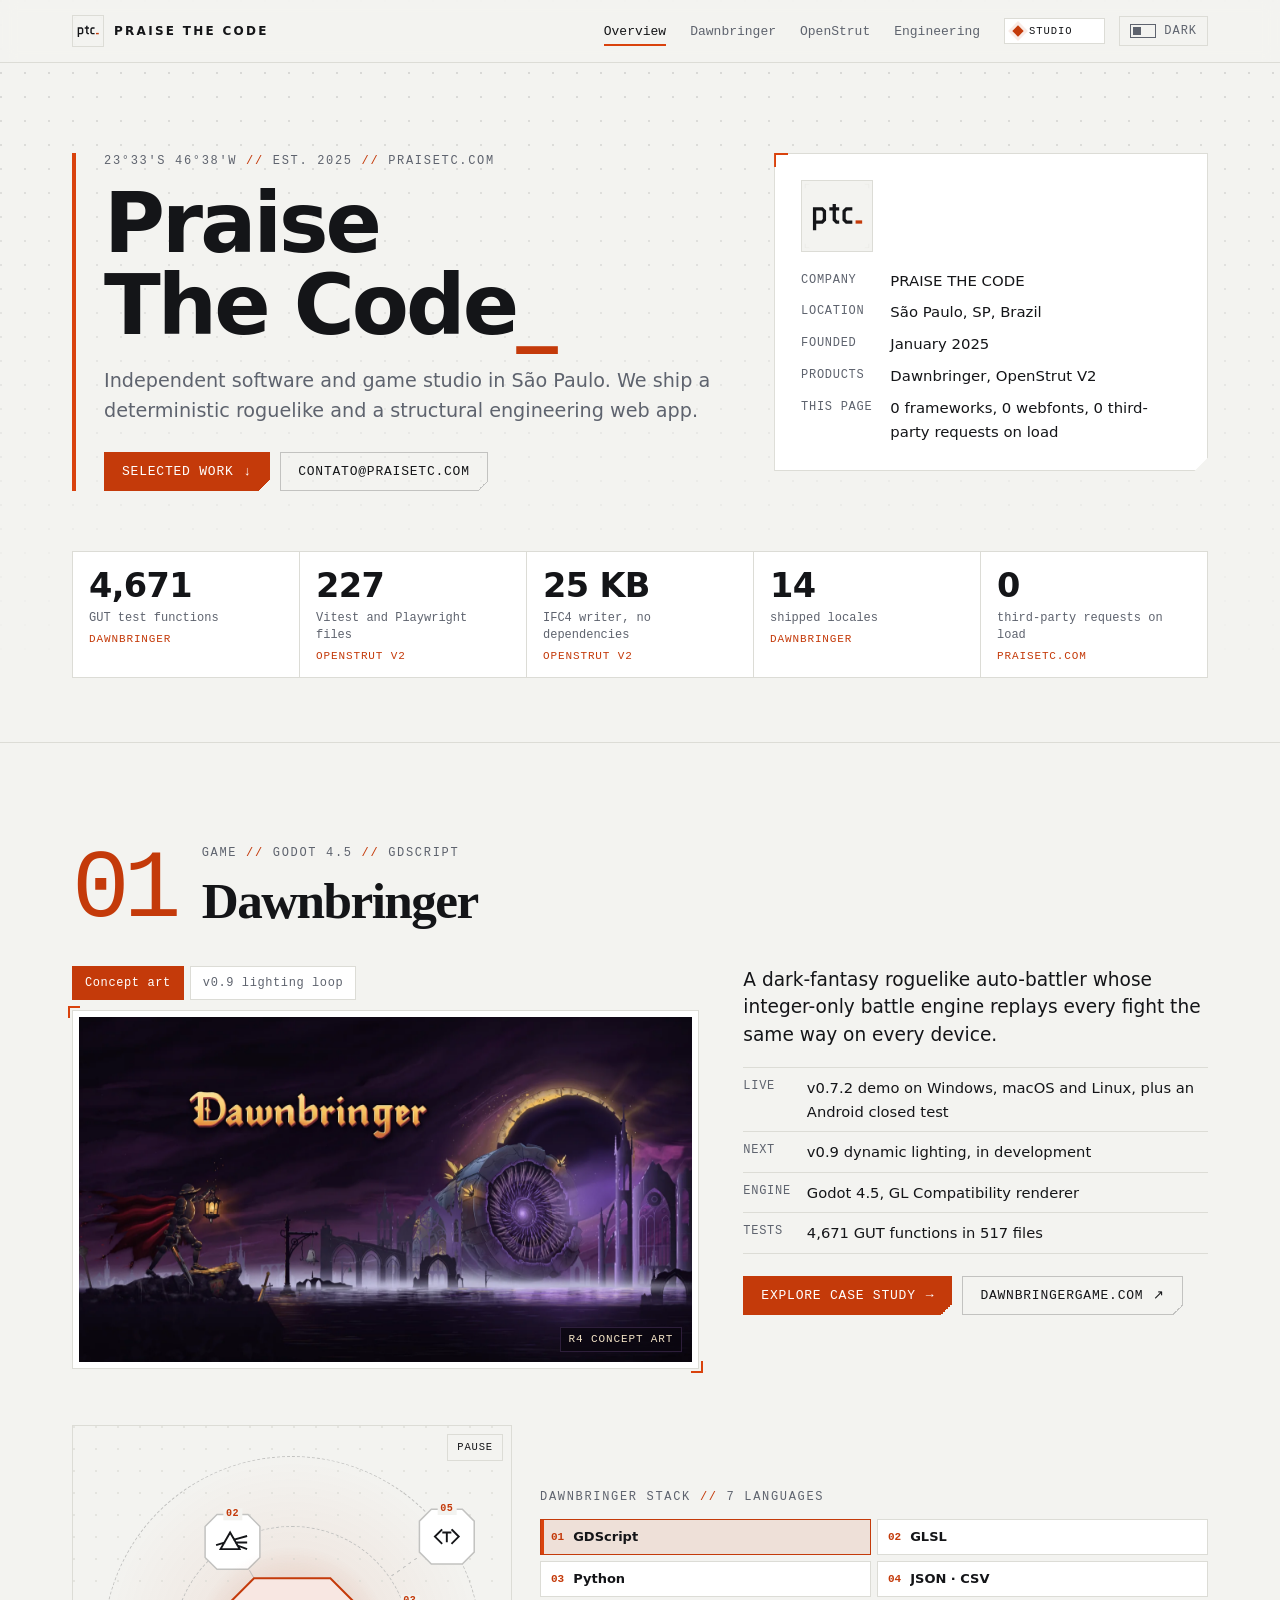
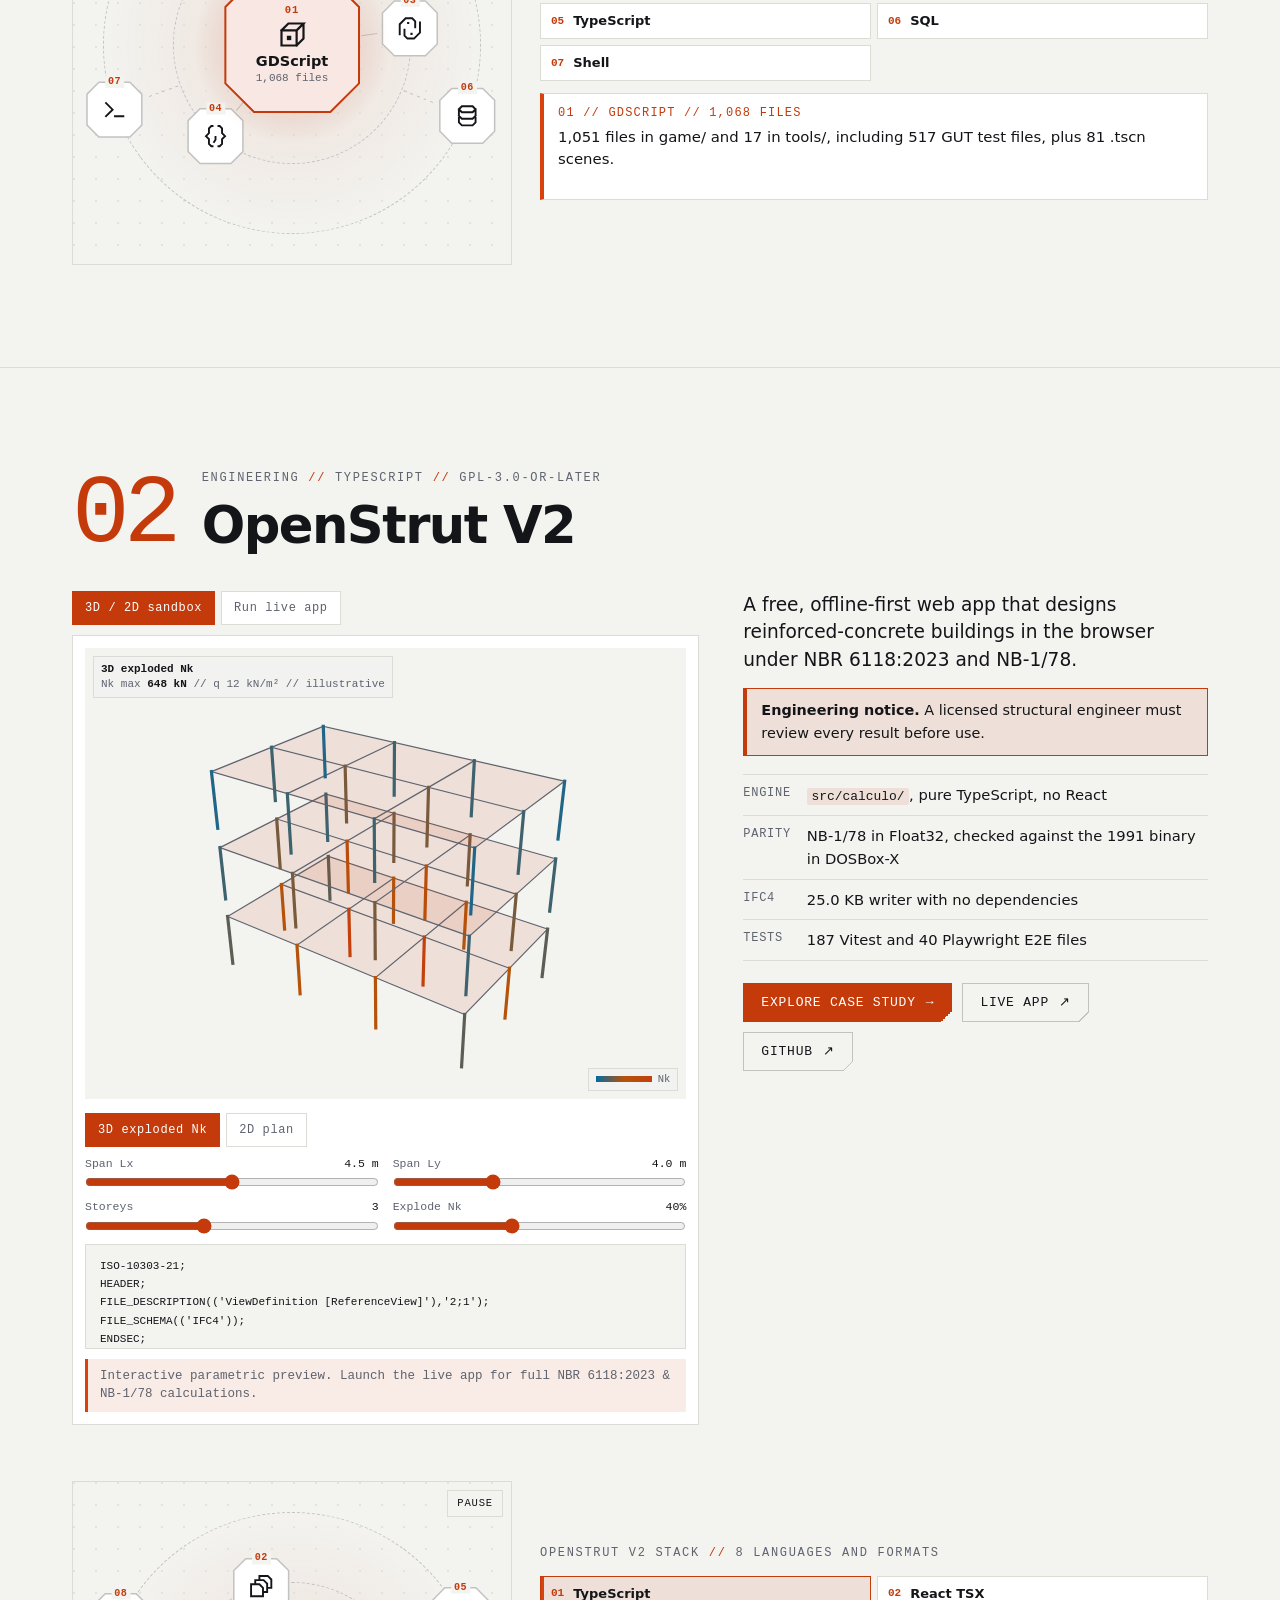
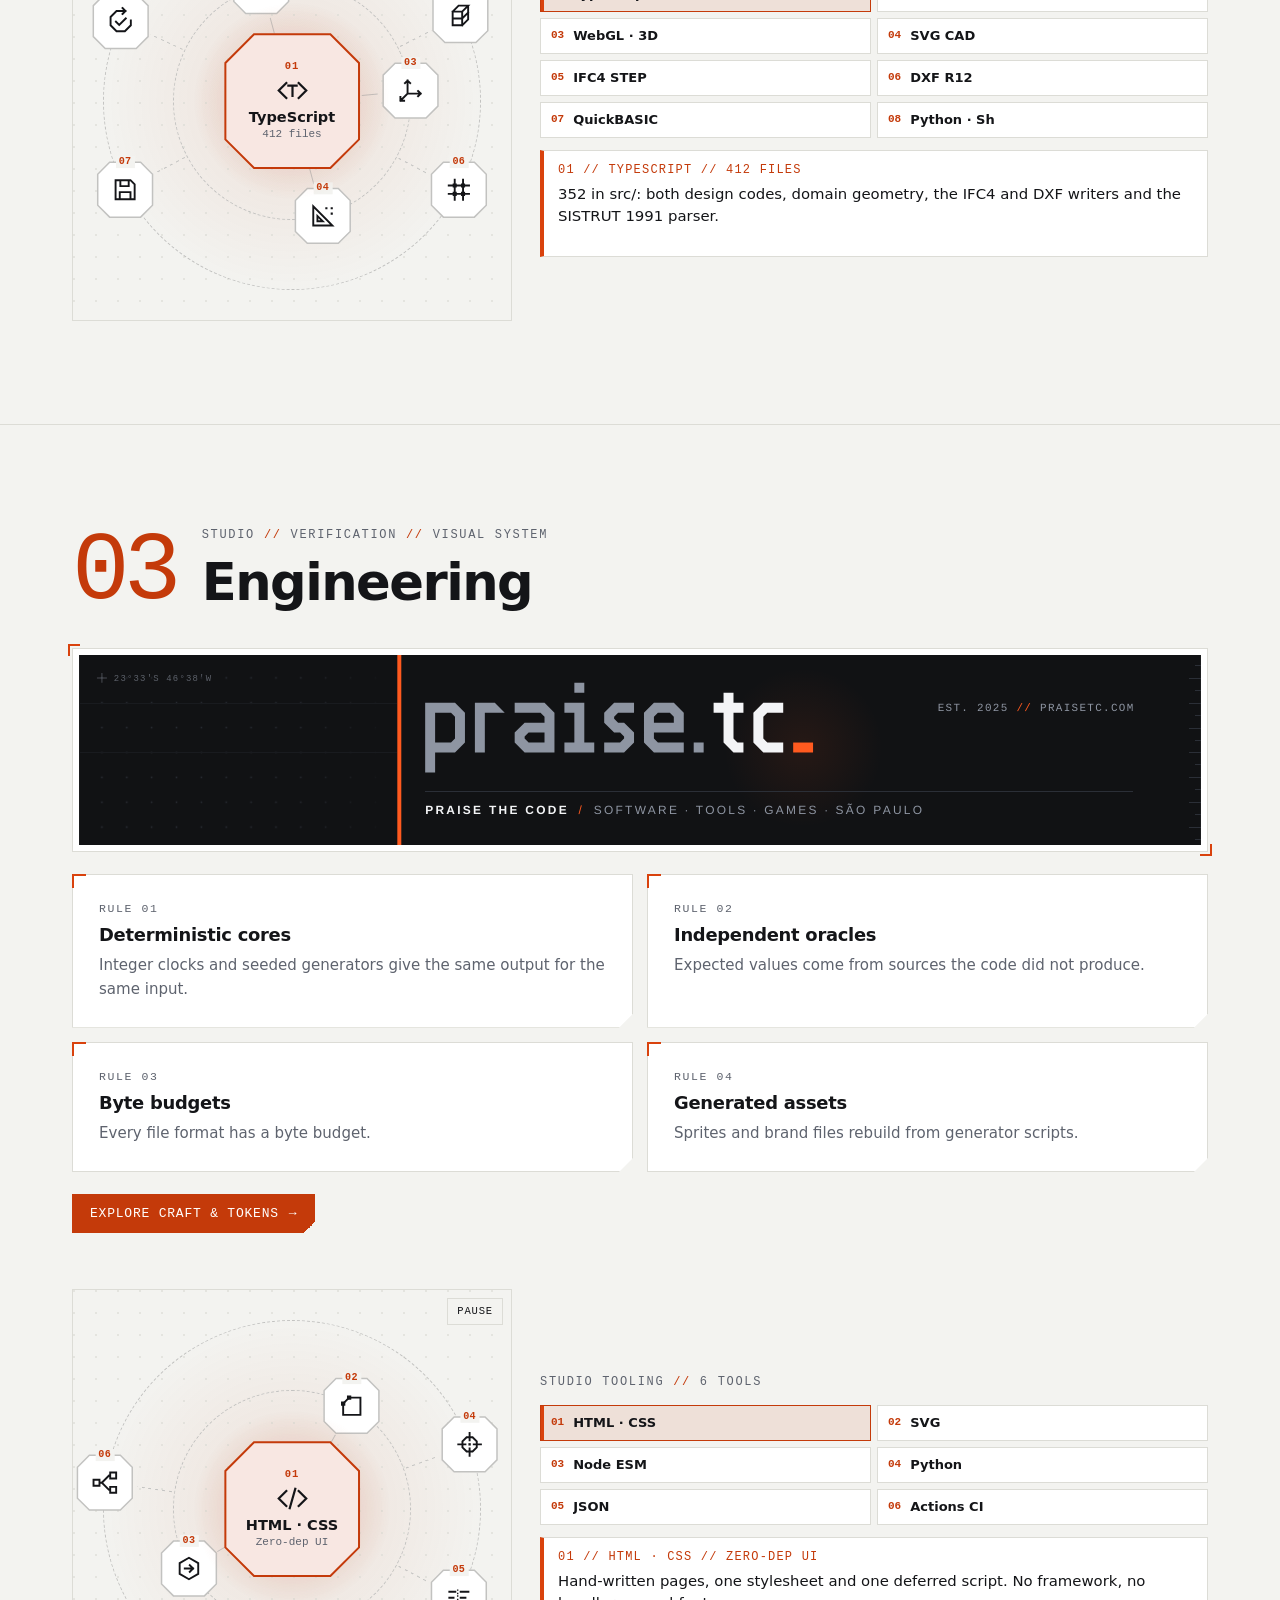
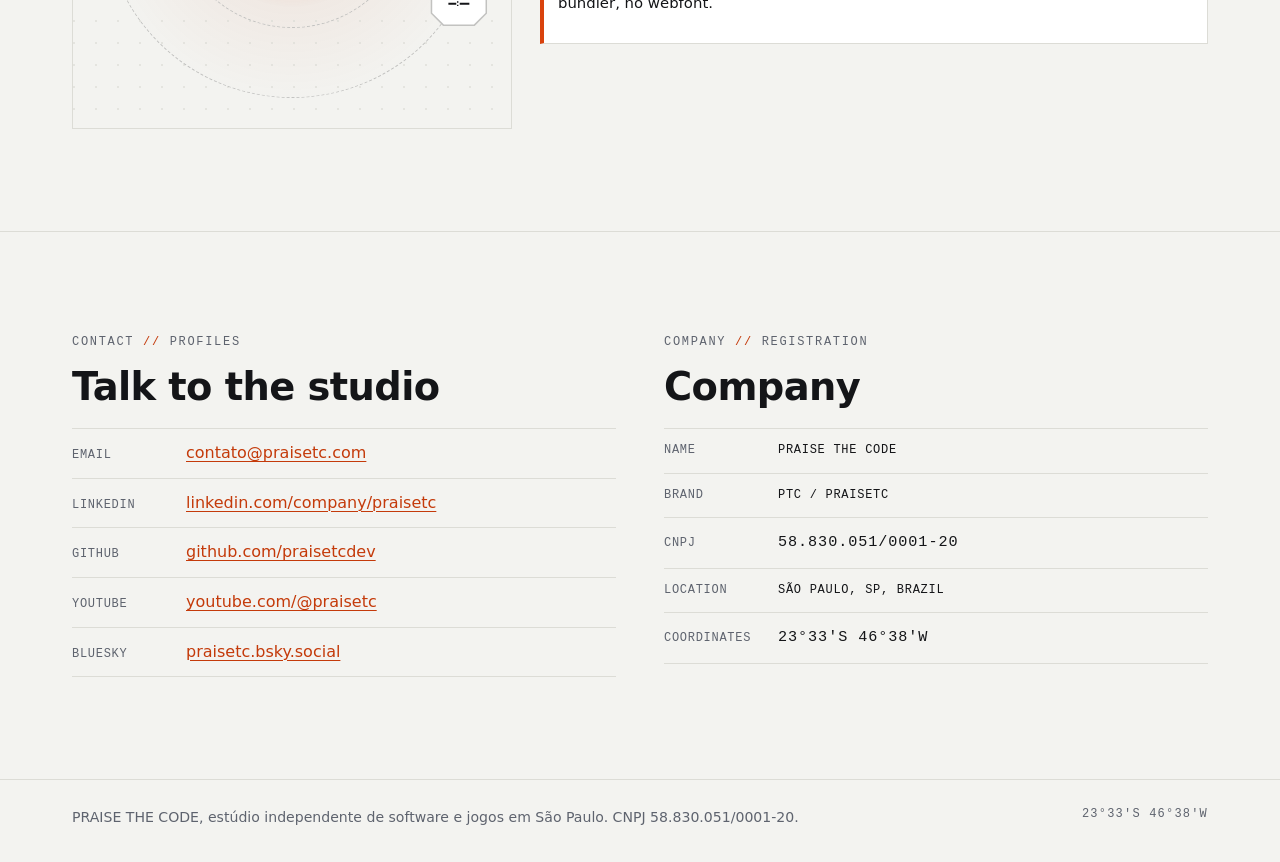
==== commit a60eb6f5: "OpenStrut demo buttons open the app ready on each view, no steps inside the frame The three demo but" ====
--- a/index.html
+++ b/index.html
@@ -165,11 +165,11 @@
                 <p class="eye">Live app <b>//</b> loads on click</p>
                 <h3>The real OpenStrut V2, in this page</h3>
                 <p>Nothing loads from the app until you press a button.</p>
-                <button class="btn p" type="button" data-hint="Inside the app, click &quot;Abrir a obra-exemplo&quot; or &quot;Exemplo NBR 6118:2023&quot; to load the calculated two-storey example.">Launch live OpenStrut V2</button>
-                <div class="recipes" role="group" aria-label="Guided starts">
-                  <button type="button" data-hint="Click &quot;Exemplo NBR 6118:2023&quot;, open the 3D tab, then turn on &quot;Explodido&quot; to colour the columns by Nk.">3D Exploded Nk</button>
-                  <button type="button" data-hint="Open &quot;Exemplo NB-1/78&quot; and read the Resultados tab, then reopen with &quot;Exemplo NBR 6118:2023&quot; to compare.">NBR 6118 vs NB-1/78</button>
-                  <button type="button" data-hint="Open &quot;Exemplo NBR 6118:2023&quot;, turn on the &quot;Armadura&quot; layer in the 3D tab, then use &quot;Exportar&quot; and &quot;Exportar IFC&quot;.">Rebar &amp; IFC4 Export</button>
+                <button class="btn p" type="button" data-demo="?embed=1">Launch live OpenStrut V2</button>
+                <div class="recipes" role="group" aria-label="Live demos">
+                  <button type="button" data-demo="?exemplo=nbr6118-2023&amp;aba=3d&amp;explodido=1&amp;cor=nkPilares&amp;embed=1">3D Exploded Nk</button>
+                  <button type="button" data-demo="?exemplo=nb1-78&amp;aba=3d&amp;camada=comparar&amp;embed=1">Original vs Corrected</button>
+                  <button type="button" data-demo="?exemplo=nbr6118-2023&amp;aba=planta&amp;embed=1">2D Plan</button>
                 </div>
               </div>
             </div>
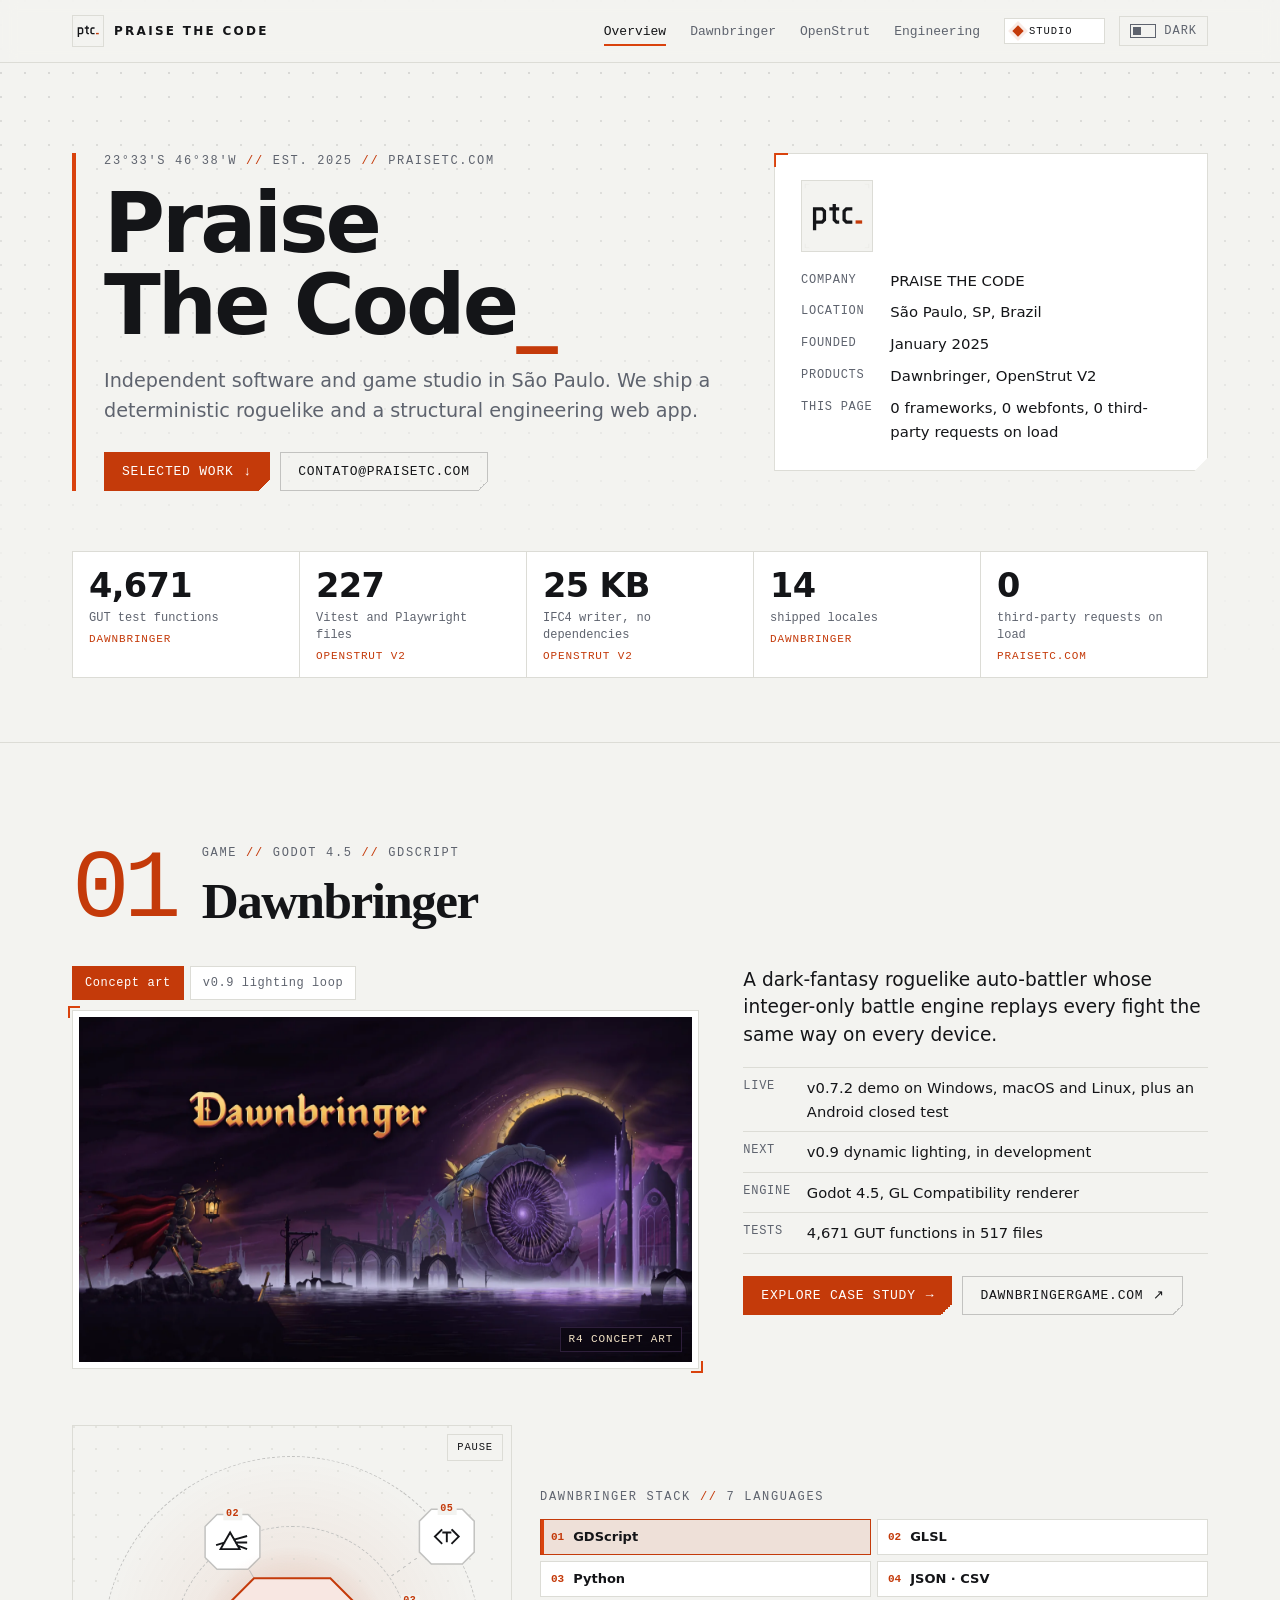
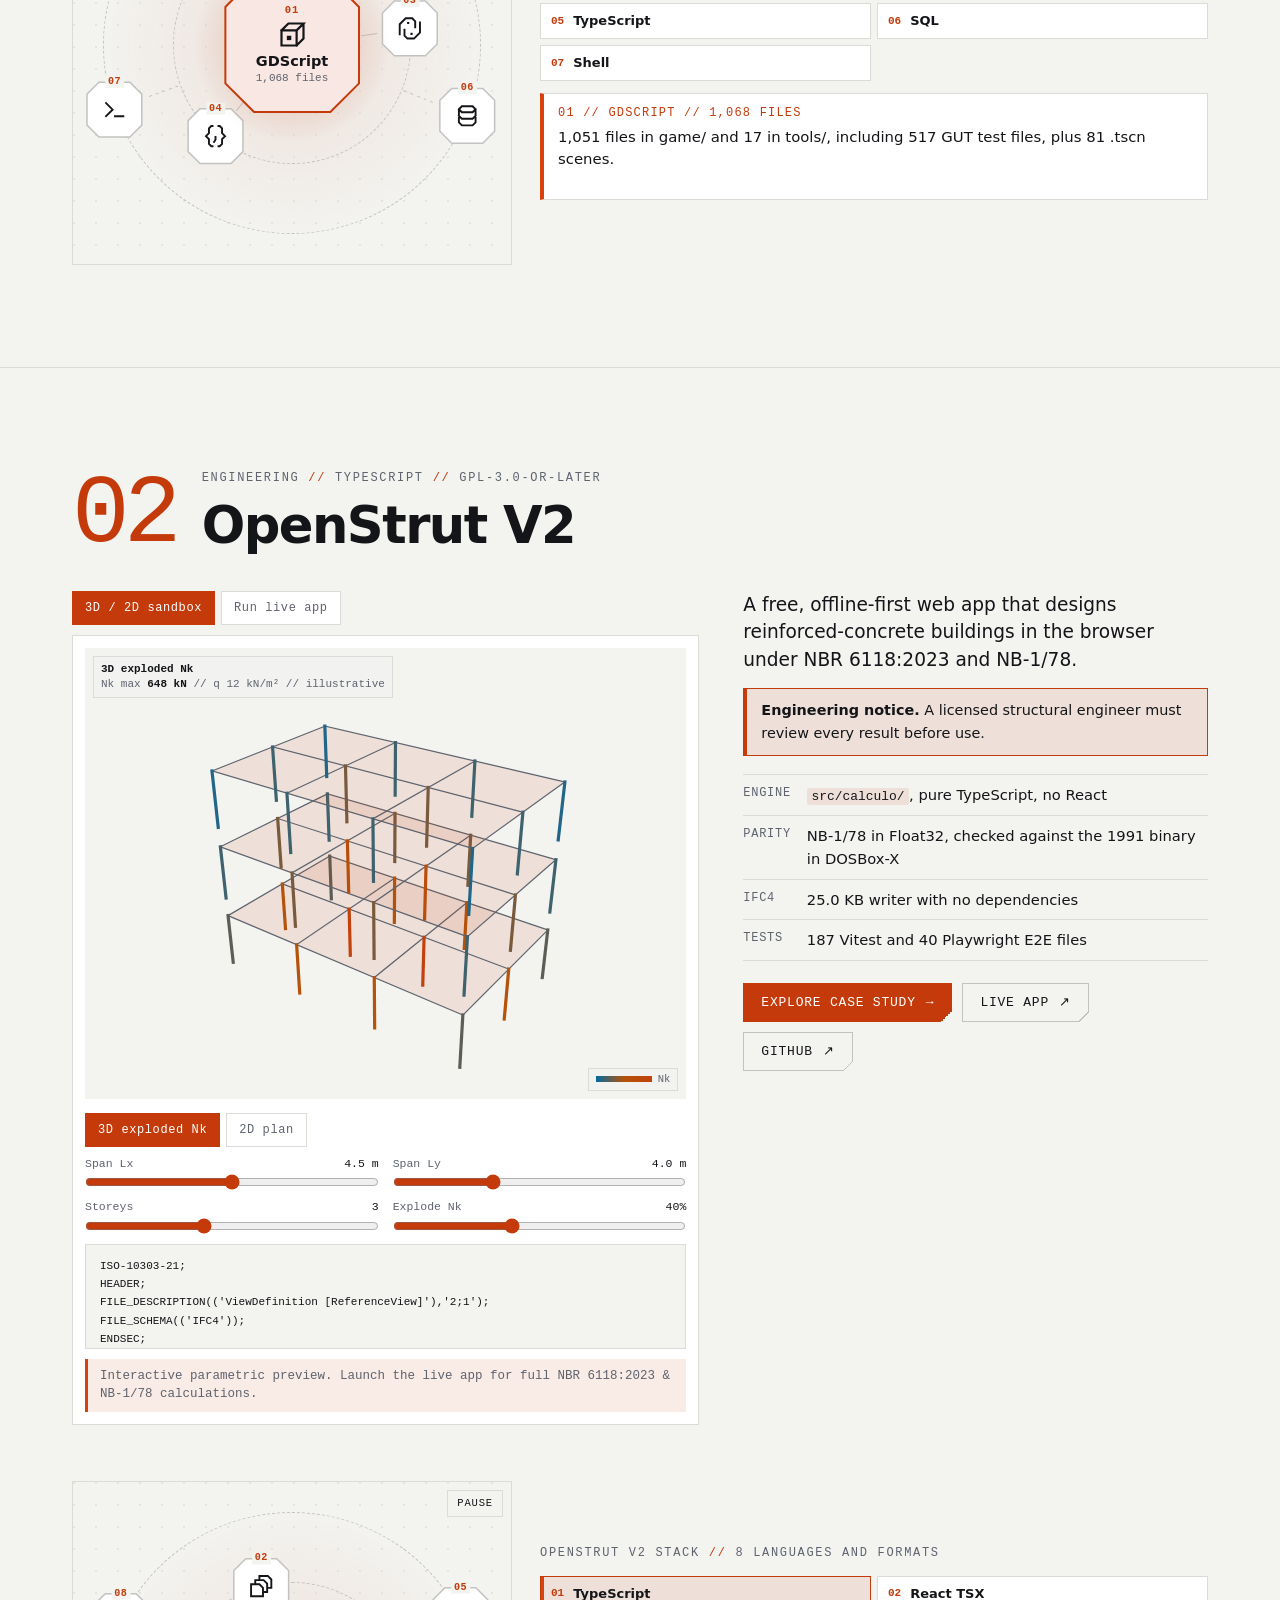
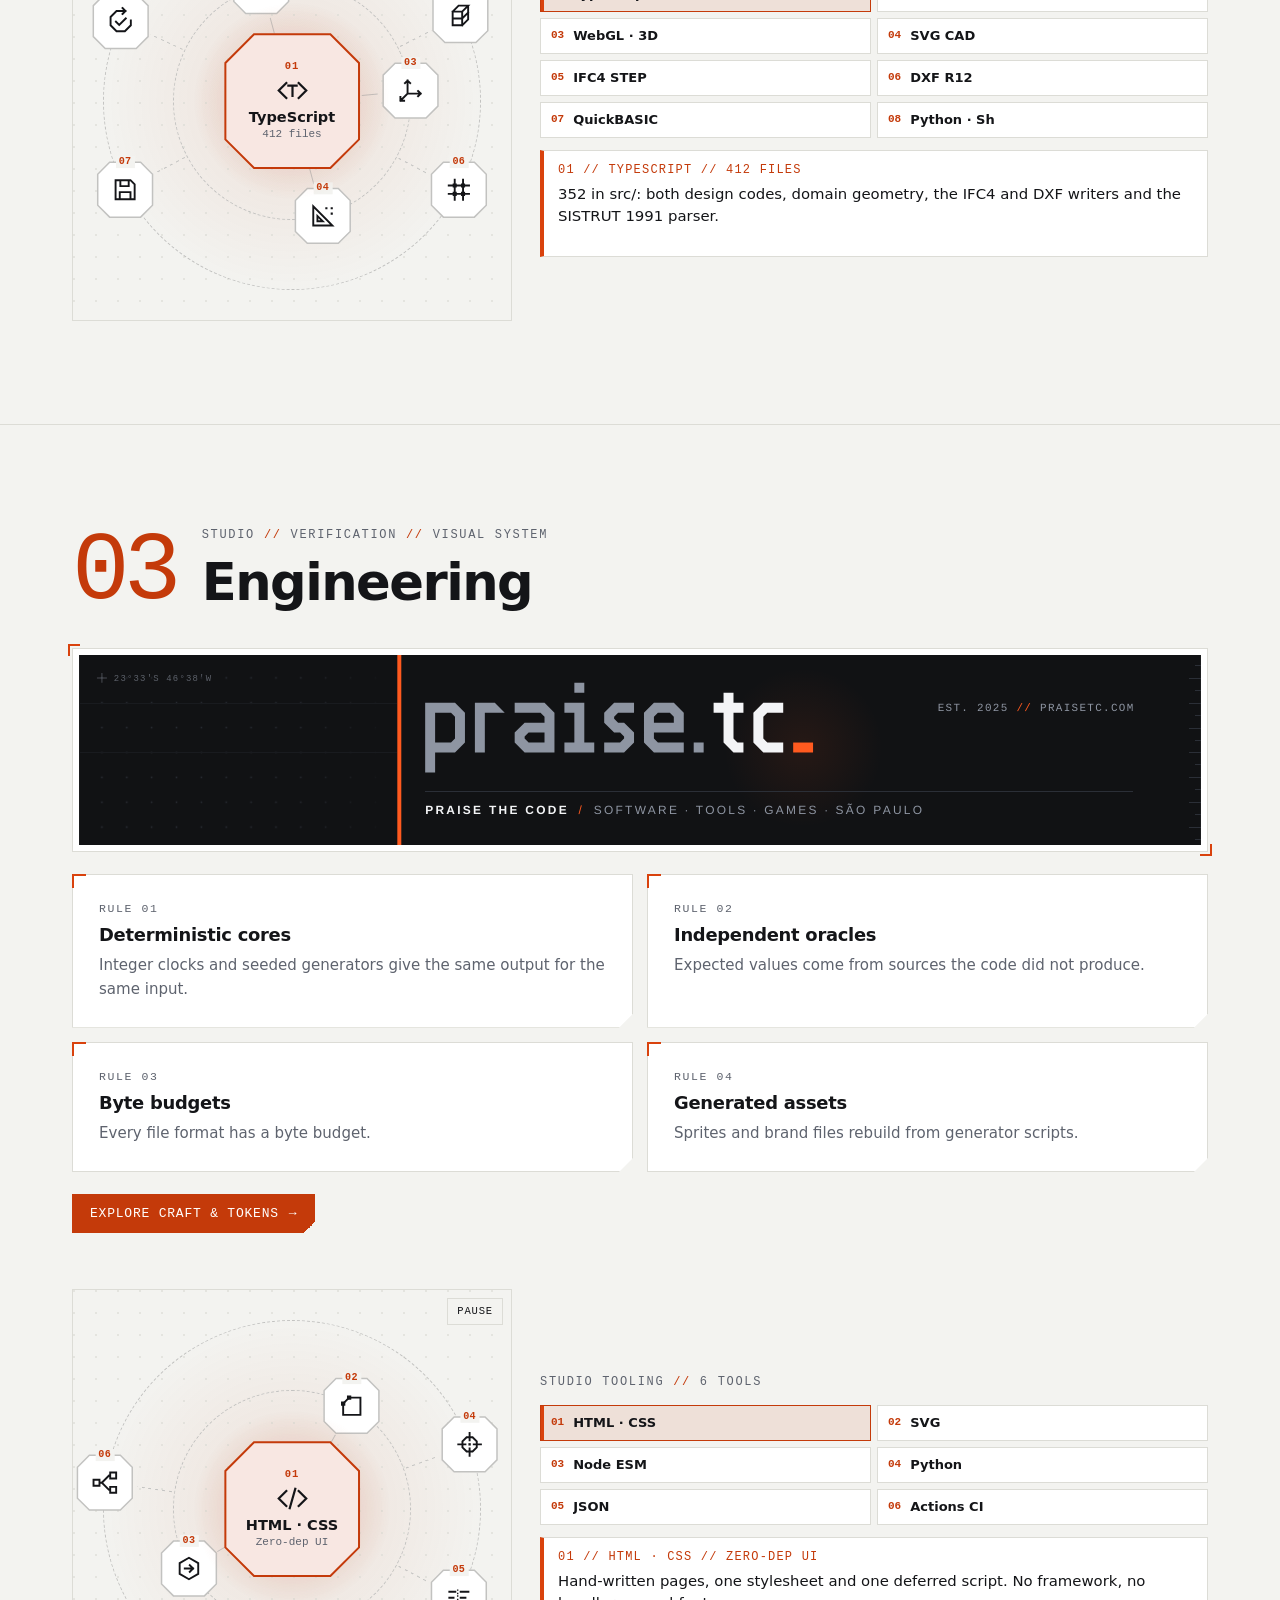
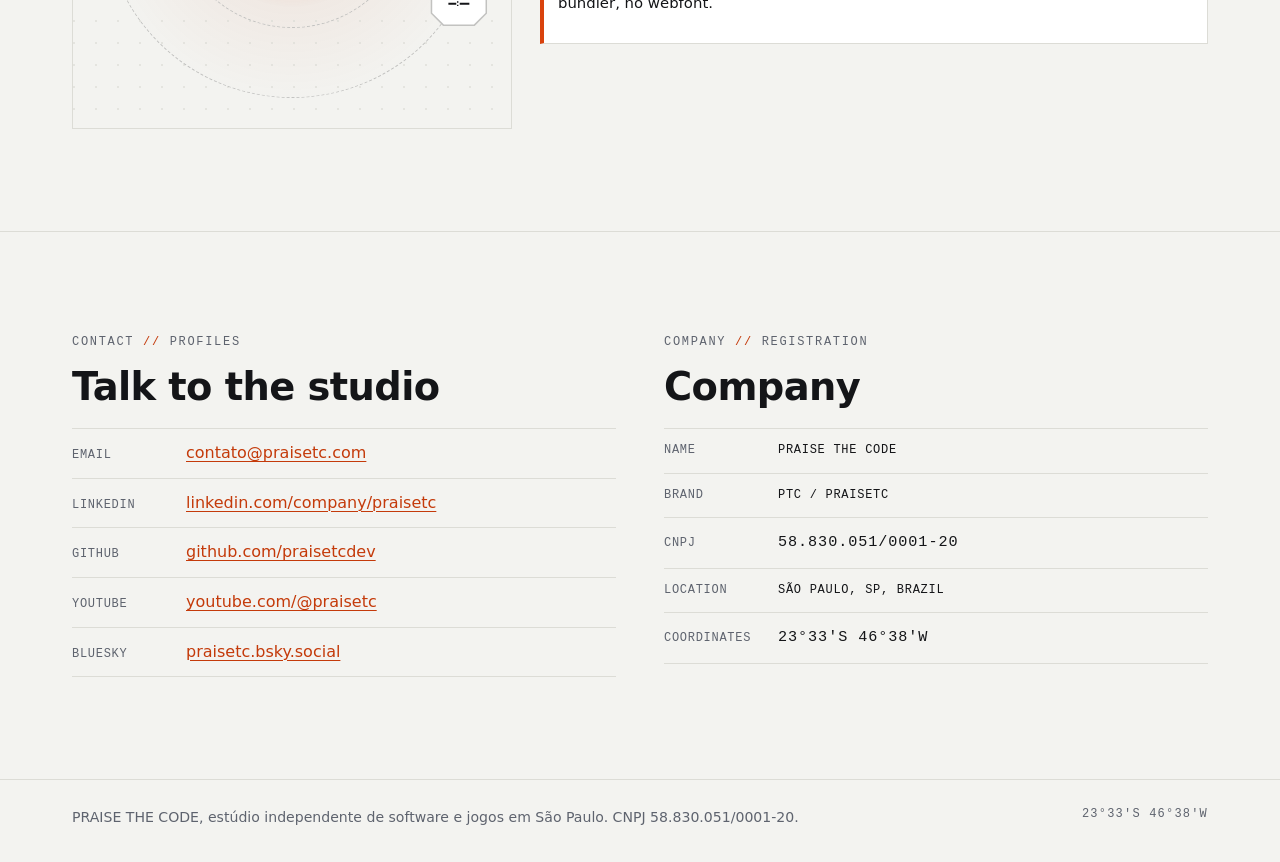
==== commit c79c8305: "Bar label for the main launch button reads OpenStrut V2, not the button text Co-Authored-By: Claude " ====
--- a/index.html
+++ b/index.html
@@ -165,7 +165,7 @@
                 <p class="eye">Live app <b>//</b> loads on click</p>
                 <h3>The real OpenStrut V2, in this page</h3>
                 <p>Nothing loads from the app until you press a button.</p>
-                <button class="btn p" type="button" data-demo="?embed=1">Launch live OpenStrut V2</button>
+                <button class="btn p" type="button" data-demo="?embed=1" data-label="OpenStrut V2">Launch live OpenStrut V2</button>
                 <div class="recipes" role="group" aria-label="Live demos">
                   <button type="button" data-demo="?exemplo=nbr6118-2023&amp;aba=3d&amp;explodido=1&amp;cor=nkPilares&amp;embed=1">3D Exploded Nk</button>
                   <button type="button" data-demo="?exemplo=nb1-78&amp;aba=3d&amp;camada=comparar&amp;embed=1">Original vs Corrected</button>
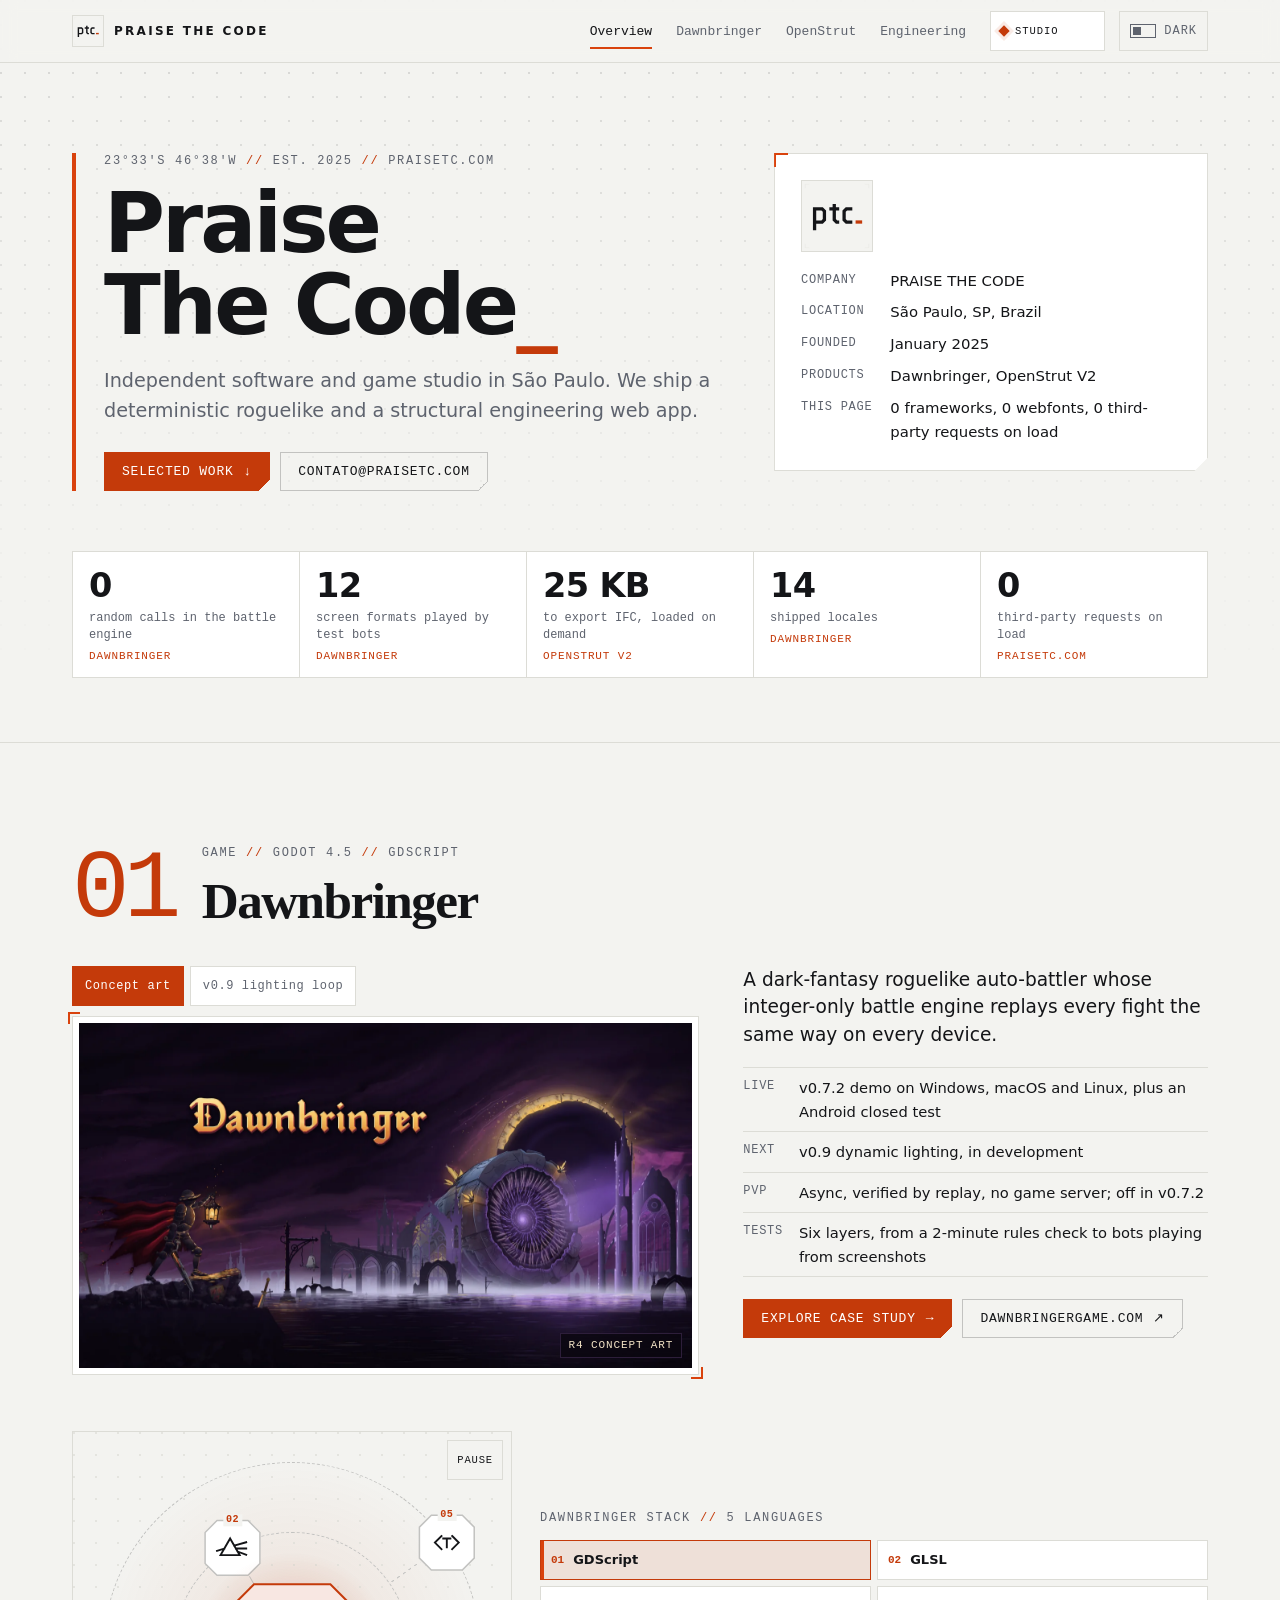
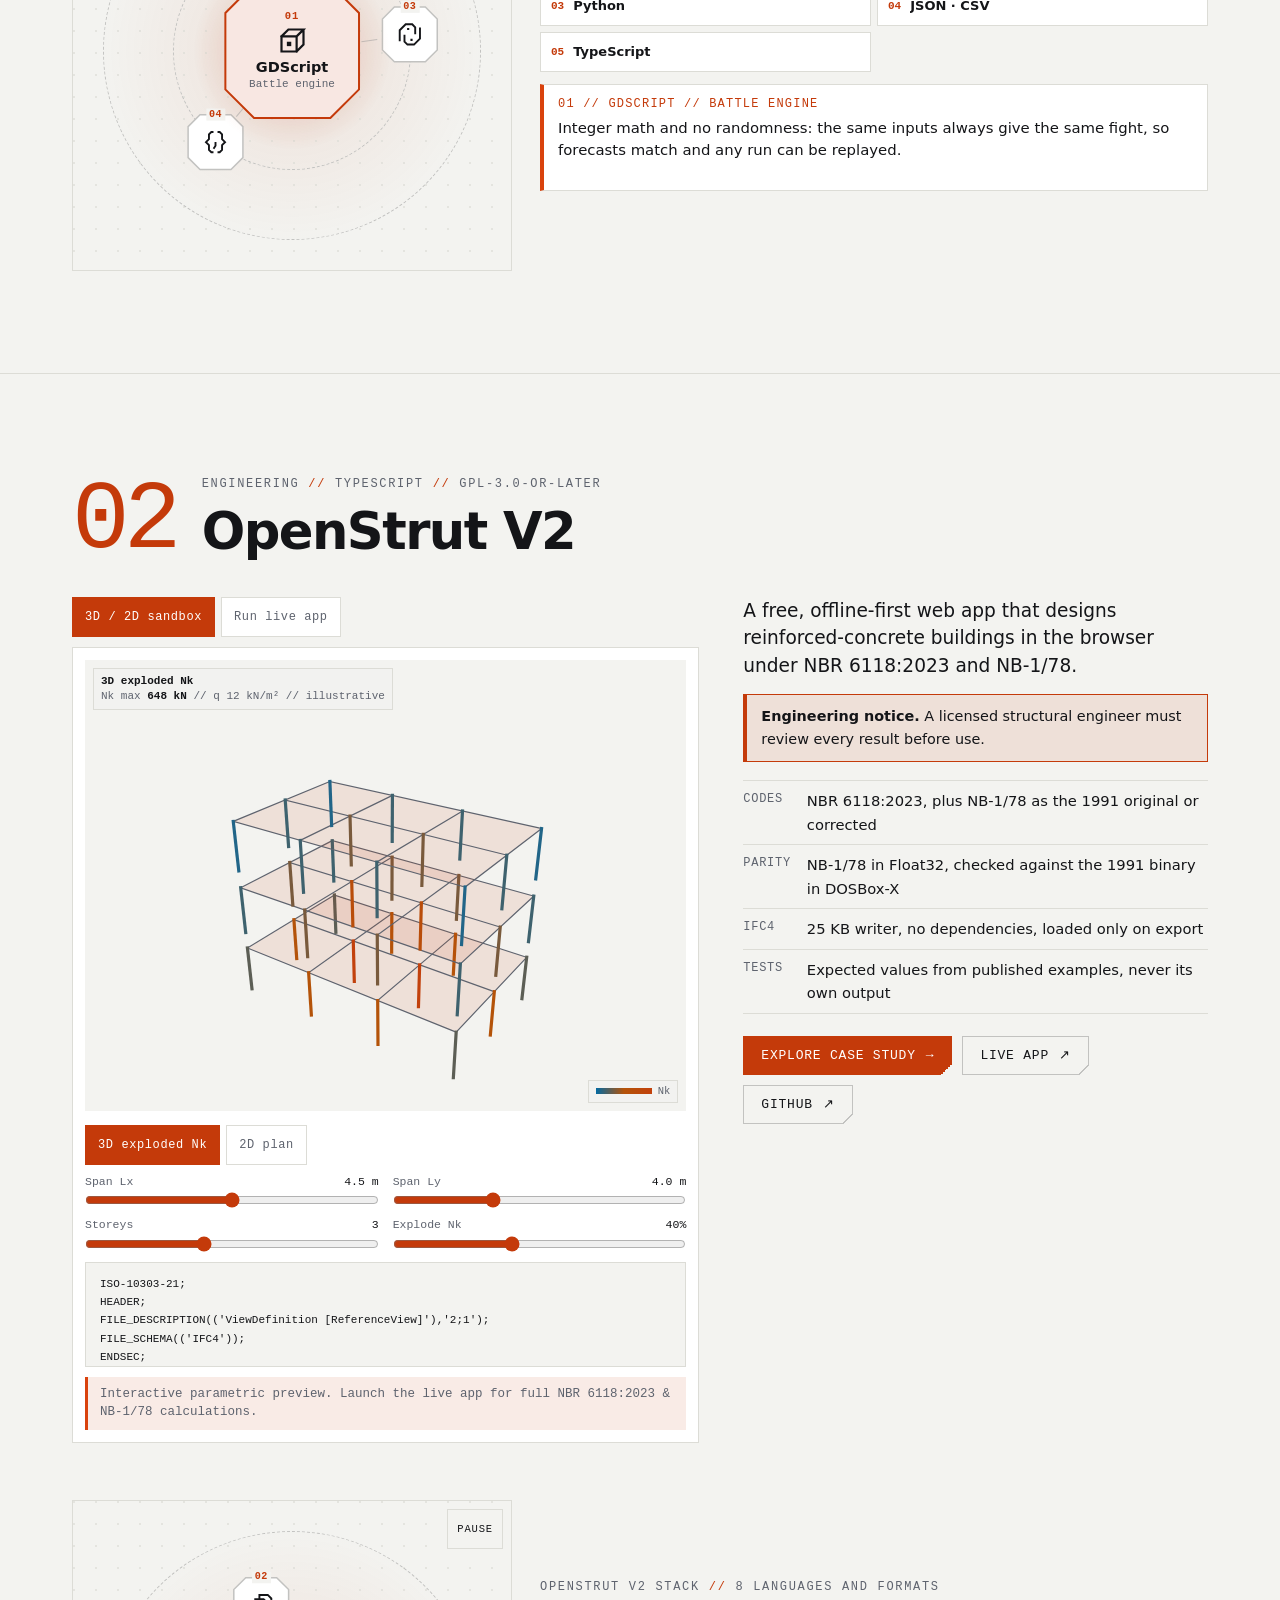
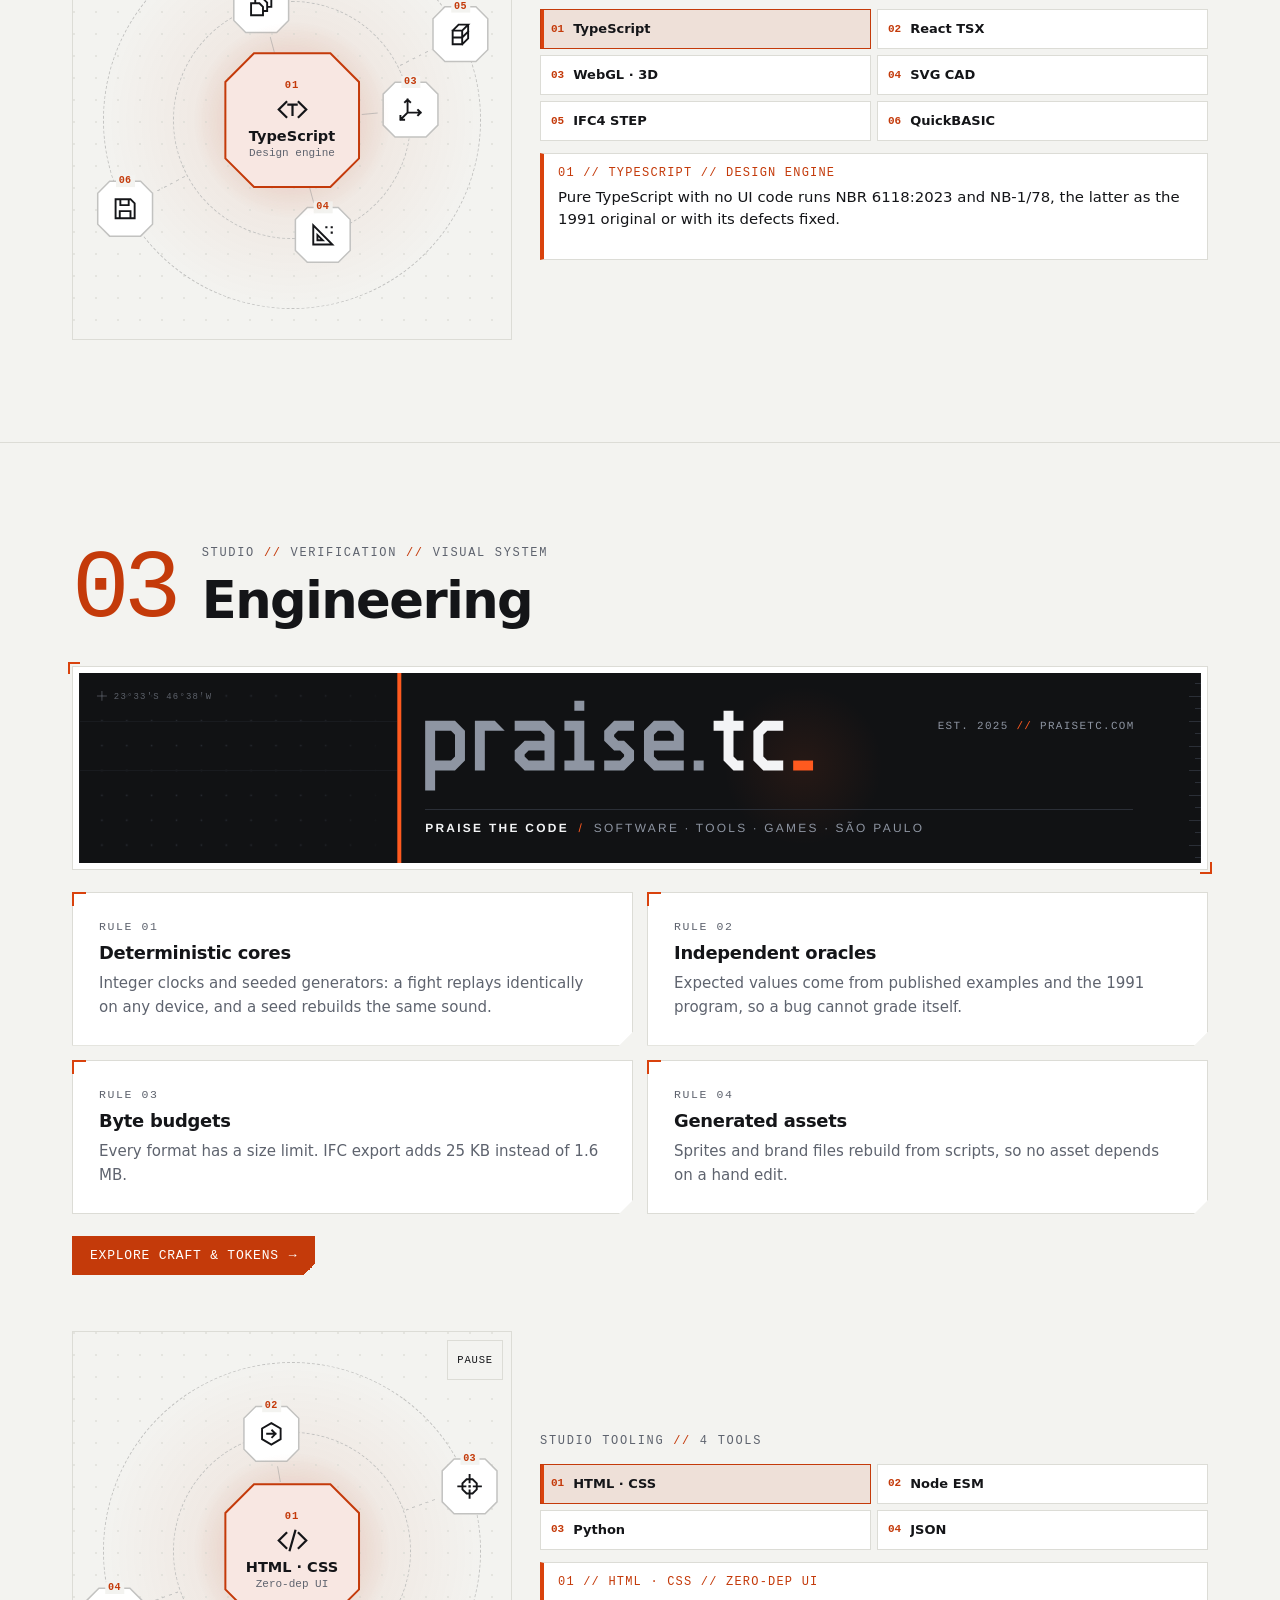
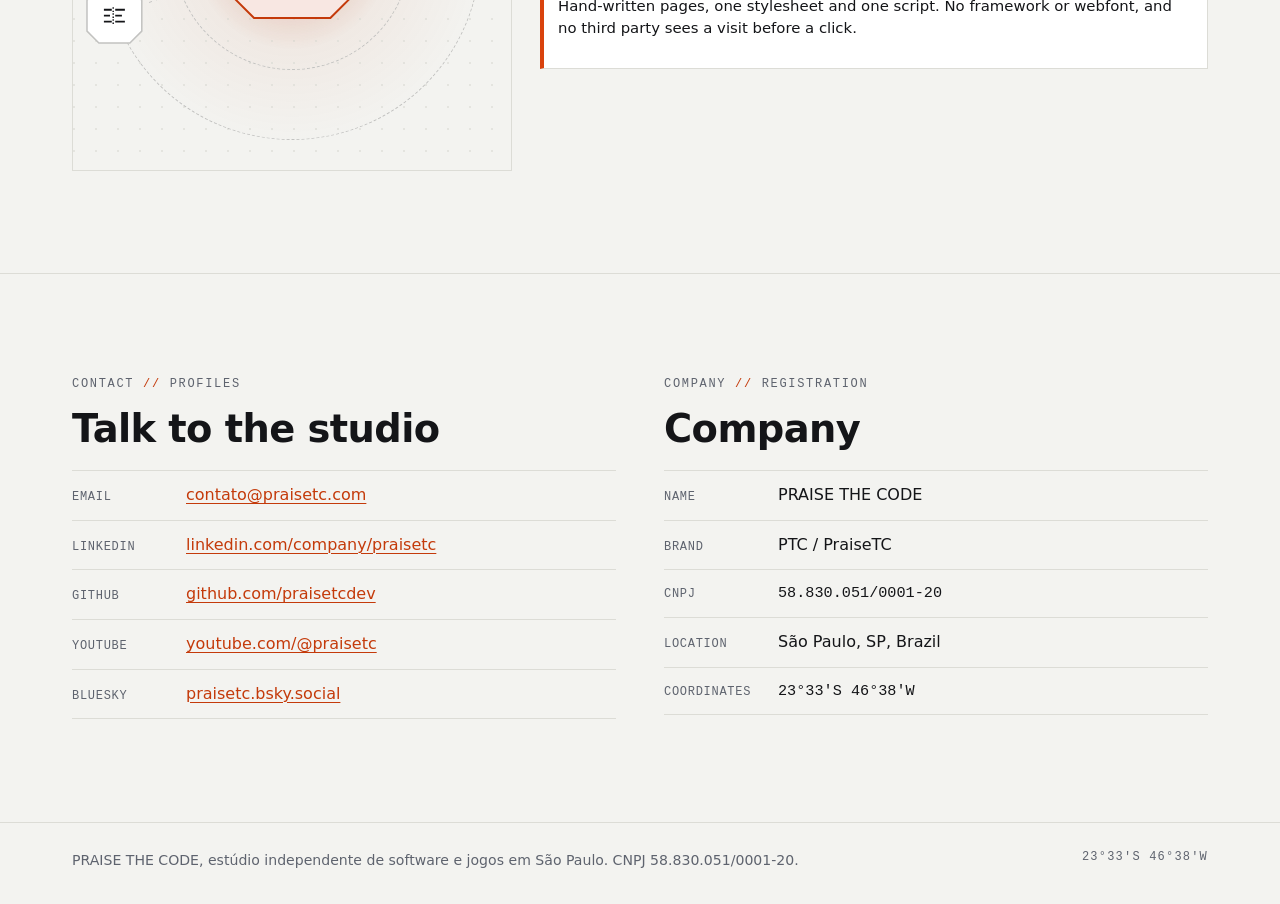
==== commit d7699761: "Show each project's strengths instead of file counts Co-Authored-By: Claude Opus 5.5 <noreply@anthro" ====
--- a/index.html
+++ b/index.html
@@ -61,9 +61,9 @@
   </div>
   <div class="wrap">
     <ul class="tele" aria-label="Measured numbers">
-      <li><b data-count="4671">4,671</b><span>GUT test functions</span><small>Dawnbringer</small></li>
-      <li><b data-count="227">227</b><span>Vitest and Playwright files</span><small>OpenStrut V2</small></li>
-      <li><b data-count="25" data-suffix=" KB">25 KB</b><span>IFC4 writer, no dependencies</span><small>OpenStrut V2</small></li>
+      <li><b data-count="0">0</b><span>random calls in the battle engine</span><small>Dawnbringer</small></li>
+      <li><b data-count="12">12</b><span>screen formats played by test bots</span><small>Dawnbringer</small></li>
+      <li><b data-count="25" data-suffix=" KB">25 KB</b><span>to export IFC, loaded on demand</span><small>OpenStrut V2</small></li>
       <li><b data-count="14">14</b><span>shipped locales</span><small>Dawnbringer</small></li>
       <li><b data-count="0">0</b><span>third-party requests on load</span><small>praisetc.com</small></li>
     </ul>
@@ -97,8 +97,8 @@
         <dl class="kv">
           <dt>Live</dt><dd>v0.7.2 demo on Windows, macOS and Linux, plus an Android closed test</dd>
           <dt>Next</dt><dd>v0.9 dynamic lighting, in development</dd>
-          <dt>Engine</dt><dd>Godot 4.5, GL Compatibility renderer</dd>
-          <dt>Tests</dt><dd>4,671 GUT functions in 517 files</dd>
+          <dt>PvP</dt><dd>Async, verified by replay, no game server; off in v0.7.2</dd>
+          <dt>Tests</dt><dd>Six layers, from a 2-minute rules check to bots playing from screenshots</dd>
         </dl>
         <div class="acts"><a class="btn p" href="projects/dawnbringer/">Explore case study <span class="ar" aria-hidden="true">&#8594;</span></a><a class="btn ext" href="https://dawnbringergame.com/">dawnbringergame.com</a></div>
       </div>
@@ -106,22 +106,20 @@
     <div class="orbit" data-orbit>
       <div class="orbit-wrap"><div class="orbit-stage">
         <div class="orb-ring r1">
-          <span class="orb-arm" style="--a:-120deg"><button class="orb" type="button" data-k="02" data-icon="prism" data-name="GLSL" data-sub="13 shaders" data-d="11 .gdshader and 2 .gdshaderinc files. hit_flash.gdshader and afterlife_sprite.gdshader drive combat feedback.">02</button></span>
-          <span class="orb-arm" style="--a:-8deg"><button class="orb" type="button" data-k="03" data-icon="hooks" data-name="Python" data-sub="589 files" data-d="529 in tools/: the 2x art generators, the seeded SFX synthesizer gen_sfx.py and the headless PvP verifier.">03</button></span>
-          <span class="orb-arm" style="--a:130deg"><button class="orb" type="button" data-k="04" data-icon="braces" data-name="JSON · CSV" data-sub="Data + 14 i18n" data-d="game/content/ holds only JSON, no .gd file. game/i18n/ holds CSV catalogs for 14 shipped locales.">04</button></span>
+          <span class="orb-arm" style="--a:-120deg"><button class="orb" type="button" data-k="02" data-icon="prism" data-name="GLSL" data-sub="Crisp pixels" data-d="2x pixel art at 1080p or on a phone gets uneven texels. A sharp-bilinear shader keeps each texel the same size.">02</button></span>
+          <span class="orb-arm" style="--a:-8deg"><button class="orb" type="button" data-k="03" data-icon="hooks" data-name="Python" data-sub="Art + sound gen" data-d="Sprites are redrawn at 2x by scripts, never upscaled, and every sound is synthesized from a seed, with no samples.">03</button></span>
+          <span class="orb-arm" style="--a:130deg"><button class="orb" type="button" data-k="04" data-icon="braces" data-name="JSON · CSV" data-sub="14 locales" data-d="Content is pure data, and every string ships in 14 locales.">04</button></span>
         </div>
         <div class="orb-ring r2">
-          <span class="orb-arm" style="--a:-35deg"><button class="orb" type="button" data-k="05" data-icon="ts" data-name="TypeScript" data-sub="42 files" data-d="Cloudflare Workers for bug reports, the Android licence check, opt-in telemetry and the weekly PvP queue.">05</button></span>
-          <span class="orb-arm" style="--a:22deg"><button class="orb" type="button" data-k="06" data-icon="db" data-name="SQL" data-sub="7 D1 migrations" data-d="Seven D1 migrations for the two Workers. The client IP keys the rate limiter and is never stored.">06</button></span>
-          <span class="orb-arm" style="--a:160deg"><button class="orb" type="button" data-k="07" data-icon="shell" data-name="Shell" data-sub="55 scripts" data-d="tools/test/run_tests.sh runs the test layers with --fast and --ui. The other scripts drive CI and exports.">07</button></span>
-        </div>
-        <button class="orb-hub" type="button" data-k="01" data-icon="cube" data-name="GDScript" data-sub="1,068 files" data-d="1,051 files in game/ and 17 in tools/, including 517 GUT test files, plus 81 .tscn scenes.">01 GDScript</button>
+          <span class="orb-arm" style="--a:-35deg"><button class="orb" type="button" data-k="05" data-icon="ts" data-name="TypeScript" data-sub="Async PvP" data-d="A lab bot replays each weekly challenge before it reaches the board, so PvP needs no game server. Off in v0.7.2.">05</button></span>
+        </div>
+        <button class="orb-hub" type="button" data-k="01" data-icon="cube" data-name="GDScript" data-sub="Battle engine" data-d="Integer math and no randomness: the same inputs always give the same fight, so forecasts match and any run can be replayed.">01 GDScript</button>
         <button class="orb-tog" type="button" aria-pressed="false" aria-label="Pause the orbit">Pause</button>
       </div></div>
       <div class="orbit-panel">
-        <p class="eye">Dawnbringer stack <b>//</b> 7 languages</p>
-        <div class="orb-chips" role="group" aria-label="Dawnbringer stack nodes" style="--rows:4"></div>
-        <p class="const-out" aria-live="polite"><b data-o="t">01 // GDScript // 1,068 files</b><span data-o="d">1,051 files in game/ and 17 in tools/, including 517 GUT test files, plus 81 .tscn scenes.</span></p>
+        <p class="eye">Dawnbringer stack <b>//</b> 5 languages</p>
+        <div class="orb-chips" role="group" aria-label="Dawnbringer stack nodes" style="--rows:3"></div>
+        <p class="const-out" aria-live="polite"><b data-o="t">01 // GDScript // Battle engine</b><span data-o="d">Integer math and no randomness: the same inputs always give the same fight, so forecasts match and any run can be replayed.</span></p>
       </div>
     </div>
   </div>
@@ -180,10 +178,10 @@
         <p class="thesis">A free, offline-first web app that designs reinforced-concrete buildings in the browser under NBR 6118:2023 and NB-1/78.</p>
         <p class="warn mini"><b>Engineering notice.</b> A licensed structural engineer must review every result before use.</p>
         <dl class="kv">
-          <dt>Engine</dt><dd><code>src/calculo/</code>, pure TypeScript, no React</dd>
+          <dt>Codes</dt><dd>NBR 6118:2023, plus NB-1/78 as the 1991 original or corrected</dd>
           <dt>Parity</dt><dd>NB-1/78 in Float32, checked against the 1991 binary in DOSBox-X</dd>
-          <dt>IFC4</dt><dd>25.0 KB writer with no dependencies</dd>
-          <dt>Tests</dt><dd>187 Vitest and 40 Playwright E2E files</dd>
+          <dt>IFC4</dt><dd>25 KB writer, no dependencies, loaded only on export</dd>
+          <dt>Tests</dt><dd>Expected values from published examples, never its own output</dd>
         </dl>
         <div class="acts"><a class="btn p" href="projects/openstrut/">Explore case study <span class="ar" aria-hidden="true">&#8594;</span></a><a class="btn ext" href="https://gmunaro.github.io/openstrut/">Live app</a><a class="btn ext" href="https://github.com/gmunaro/openstrut">GitHub</a></div>
       </div>
@@ -191,23 +189,21 @@
     <div class="orbit" data-orbit>
       <div class="orbit-wrap"><div class="orbit-stage">
         <div class="orb-ring r1">
-          <span class="orb-arm" style="--a:-105deg"><button class="orb" type="button" data-k="02" data-icon="layers" data-name="React TSX" data-sub="103 UI files" data-d="The offline-first PWA interface, with the SVG plan editor, the 3D viewer, force tables and printable reports.">02</button></span>
-          <span class="orb-arm" style="--a:-5deg"><button class="orb" type="button" data-k="03" data-icon="axes" data-name="WebGL · 3D" data-sub="Three.js" data-d="src/telas/obra3d/ draws the exploded Nk view, cuts per floor, 3D rebar, a 4D sequence and a GPU path tracer.">03</button></span>
-          <span class="orb-arm" style="--a:75deg"><button class="orb" type="button" data-k="04" data-icon="square" data-name="SVG CAD" data-sub="2D plan" data-d="src/planta/ is a vector plan editor with a grid, edge snapping, undo and colour-coded warnings.">04</button></span>
+          <span class="orb-arm" style="--a:-105deg"><button class="orb" type="button" data-k="02" data-icon="layers" data-name="React TSX" data-sub="Offline app" data-d="A PWA that runs in the browser with no server: draw the plan, read forces and print reports, even offline.">02</button></span>
+          <span class="orb-arm" style="--a:-5deg"><button class="orb" type="button" data-k="03" data-icon="axes" data-name="WebGL · 3D" data-sub="Exploded Nk" data-d="The exploded 3D view colours each column by axial load and cuts any floor, so load paths are visible, not buried in tables.">03</button></span>
+          <span class="orb-arm" style="--a:75deg"><button class="orb" type="button" data-k="04" data-icon="square" data-name="SVG CAD" data-sub="2D plan" data-d="Draw the slabs; beams appear on their edges and columns at crossings, with colours for warnings and failures.">04</button></span>
         </div>
         <div class="orb-ring r2">
-          <span class="orb-arm" style="--a:-27deg"><button class="orb" type="button" data-k="05" data-icon="bim" data-name="IFC4 STEP" data-sub="25 KB writer" data-d="A 182-line ISO 10303-21 writer, 25.0 KB or 10.0 KB gzip, loaded only when the user exports.">05</button></span>
-          <span class="orb-arm" style="--a:28deg"><button class="orb" type="button" data-k="06" data-icon="mesh" data-name="DXF R12" data-sub="CAD export" data-d="Formwork plans and beam reinforcement export as DXF R12, which any CAD program opens.">06</button></span>
-          <span class="orb-arm" style="--a:152deg"><button class="orb" type="button" data-k="07" data-icon="floppy" data-name="QuickBASIC" data-sub="1991 oracle" data-d="3 .bas sources and 100+ real SISTRUT 4.0 files are the Float32 parity oracle in DOSBox-X.">07</button></span>
-          <span class="orb-arm" style="--a:205deg"><button class="orb" type="button" data-k="08" data-icon="loop" data-name="Python · Sh" data-sub="24 verifiers" data-d="12 Python and 12 shell scripts check IFC roundtrips in IfcOpenShell and cross-check the DOSBox-X oracle.">08</button></span>
-        </div>
-        <button class="orb-hub" type="button" data-k="01" data-icon="ts" data-name="TypeScript" data-sub="412 files" data-d="352 in src/: both design codes, domain geometry, the IFC4 and DXF writers and the SISTRUT 1991 parser.">01 TypeScript</button>
+          <span class="orb-arm" style="--a:-27deg"><button class="orb" type="button" data-k="05" data-icon="bim" data-name="IFC4 STEP" data-sub="BIM export" data-d="A 25 KB writer replaces a 1.6 MB WebAssembly download, and fixed IDs keep BIM review comments attached after each re-export.">05</button></span>
+          <span class="orb-arm" style="--a:152deg"><button class="orb" type="button" data-k="06" data-icon="floppy" data-name="QuickBASIC" data-sub="1991 oracle" data-d="Original mode matches the 1991 program number for number, Float32 rounding included, checked against the real binary in DOSBox-X.">06</button></span>
+        </div>
+        <button class="orb-hub" type="button" data-k="01" data-icon="ts" data-name="TypeScript" data-sub="Design engine" data-d="Pure TypeScript with no UI code runs NBR 6118:2023 and NB-1/78, the latter as the 1991 original or with its defects fixed.">01 TypeScript</button>
         <button class="orb-tog" type="button" aria-pressed="false" aria-label="Pause the orbit">Pause</button>
       </div></div>
       <div class="orbit-panel">
         <p class="eye">OpenStrut V2 stack <b>//</b> 8 languages and formats</p>
-        <div class="orb-chips" role="group" aria-label="OpenStrut stack nodes" style="--rows:4"></div>
-        <p class="const-out" aria-live="polite"><b data-o="t">01 // TypeScript // 412 files</b><span data-o="d">352 in src/: both design codes, domain geometry, the IFC4 and DXF writers and the SISTRUT 1991 parser.</span></p>
+        <div class="orb-chips" role="group" aria-label="OpenStrut stack nodes" style="--rows:3"></div>
+        <p class="const-out" aria-live="polite"><b data-o="t">01 // TypeScript // Design engine</b><span data-o="d">Pure TypeScript with no UI code runs NBR 6118:2023 and NB-1/78, the latter as the 1991 original or with its defects fixed.</span></p>
       </div>
     </div>
   </div>
@@ -218,30 +214,28 @@
     <div class="proj-h"><span class="idx" aria-hidden="true">03</span><div><p class="eye">Studio <b>//</b> verification <b>//</b> visual system</p><h2 id="p3">Engineering</h2></div></div>
     <figure class="frame"><a href="projects/engineering/"><img src="assets/banner-ptc.svg" width="1128" height="191" loading="lazy" decoding="async" alt="Praise The Code banner: orange rule, the modular praise.tc_ signature and the line Software, Tools, Games, São Paulo."></a></figure>
     <div class="cards c2" style="margin-top:22px">
-      <article class="card cut"><p class="eye">Rule 01</p><h3>Deterministic cores</h3><p>Integer clocks and seeded generators give the same output for the same input.</p></article>
-      <article class="card cut"><p class="eye">Rule 02</p><h3>Independent oracles</h3><p>Expected values come from sources the code did not produce.</p></article>
-      <article class="card cut"><p class="eye">Rule 03</p><h3>Byte budgets</h3><p>Every file format has a byte budget.</p></article>
-      <article class="card cut"><p class="eye">Rule 04</p><h3>Generated assets</h3><p>Sprites and brand files rebuild from generator scripts.</p></article>
+      <article class="card cut"><p class="eye">Rule 01</p><h3>Deterministic cores</h3><p>Integer clocks and seeded generators: a fight replays identically on any device, and a seed rebuilds the same sound.</p></article>
+      <article class="card cut"><p class="eye">Rule 02</p><h3>Independent oracles</h3><p>Expected values come from published examples and the 1991 program, so a bug cannot grade itself.</p></article>
+      <article class="card cut"><p class="eye">Rule 03</p><h3>Byte budgets</h3><p>Every format has a size limit. IFC export adds 25 KB instead of 1.6 MB.</p></article>
+      <article class="card cut"><p class="eye">Rule 04</p><h3>Generated assets</h3><p>Sprites and brand files rebuild from scripts, so no asset depends on a hand edit.</p></article>
     </div>
     <div class="acts" style="margin-top:22px"><a class="btn p" href="projects/engineering/">Explore craft &amp; tokens <span class="ar" aria-hidden="true">&#8594;</span></a></div>
     <div class="orbit" data-orbit>
       <div class="orbit-wrap"><div class="orbit-stage">
         <div class="orb-ring r1">
-          <span class="orb-arm" style="--a:-60deg"><button class="orb" type="button" data-k="02" data-icon="vertex" data-name="SVG" data-sub="45° grid" data-d="The ptc_ mark and the diagrams are SVG on an 18.75 px module with a 45° chamfer at each bend.">02</button></span>
-          <span class="orb-arm" style="--a:150deg"><button class="orb" type="button" data-k="03" data-icon="hex" data-name="Node ESM" data-sub="Asset gen" data-d="gerar_praisetc_svg.mjs builds 14 brand SVGs and 23 PNGs from tokens.json and fails on a bad size.">03</button></span>
+          <span class="orb-arm" style="--a:-100deg"><button class="orb" type="button" data-k="02" data-icon="hex" data-name="Node ESM" data-sub="Brand build" data-d="A script rebuilds every brand SVG and PNG from the colour tokens, then fails if a size or a text margin is off.">02</button></span>
         </div>
         <div class="orb-ring r2">
-          <span class="orb-arm" style="--a:-20deg"><button class="orb" type="button" data-k="04" data-icon="reticle" data-name="Python" data-sub="Visual QA" data-d="A Playwright audit opens every page in both themes at 1280 and 390 px and fails on overflow or layout shift.">04</button></span>
-          <span class="orb-arm" style="--a:28deg"><button class="orb" type="button" data-k="05" data-icon="kv" data-name="JSON" data-sub="WCAG tokens" data-d="tokens.json stores each colour with its measured contrast, such as 17.03:1 for body text on dark.">05</button></span>
-          <span class="orb-arm" style="--a:188deg"><button class="orb" type="button" data-k="06" data-icon="pipe" data-name="Actions CI" data-sub="Tests + checks" data-d="Dawnbringer CI pins Godot 4.5-stable by SHA-512. OpenStrut CI runs bun run check and Playwright.">06</button></span>
-        </div>
-        <button class="orb-hub" type="button" data-k="01" data-icon="code" data-name="HTML · CSS" data-sub="Zero-dep UI" data-d="Hand-written pages, one stylesheet and one deferred script. No framework, no bundler, no webfont.">01 HTML · CSS</button>
+          <span class="orb-arm" style="--a:-20deg"><button class="orb" type="button" data-k="03" data-icon="reticle" data-name="Python" data-sub="Visual QA" data-d="Each page is checked in both themes at desktop and phone width; overflow or layout shift fails the release.">03</button></span>
+          <span class="orb-arm" style="--a:160deg"><button class="orb" type="button" data-k="04" data-icon="kv" data-name="JSON" data-sub="Contrast tokens" data-d="Each colour stores its measured contrast and WCAG grade, so weak pairs are caught before use.">04</button></span>
+        </div>
+        <button class="orb-hub" type="button" data-k="01" data-icon="code" data-name="HTML · CSS" data-sub="Zero-dep UI" data-d="Hand-written pages, one stylesheet and one script. No framework or webfont, and no third party sees a visit before a click.">01 HTML · CSS</button>
         <button class="orb-tog" type="button" aria-pressed="false" aria-label="Pause the orbit">Pause</button>
       </div></div>
       <div class="orbit-panel">
-        <p class="eye">Studio tooling <b>//</b> 6 tools</p>
-        <div class="orb-chips" role="group" aria-label="Studio tooling nodes" style="--rows:3"></div>
-        <p class="const-out" aria-live="polite"><b data-o="t">01 // HTML · CSS // Zero-dep UI</b><span data-o="d">Hand-written pages, one stylesheet and one deferred script. No framework, no bundler, no webfont.</span></p>
+        <p class="eye">Studio tooling <b>//</b> 4 tools</p>
+        <div class="orb-chips" role="group" aria-label="Studio tooling nodes" style="--rows:2"></div>
+        <p class="const-out" aria-live="polite"><b data-o="t">01 // HTML · CSS // Zero-dep UI</b><span data-o="d">Hand-written pages, one stylesheet and one script. No framework or webfont, and no third party sees a visit before a click.</span></p>
       </div>
     </div>
   </div>
--- a/assets/site.css
+++ b/assets/site.css
@@ -62,10 +62,10 @@
 .brand{display:flex;align-items:center;gap:10px;color:var(--fg);text-decoration:none;font:600 12px/1 var(--sans);letter-spacing:.19em;text-transform:uppercase;white-space:nowrap}
 .brand img{width:32px;height:32px;border:1px solid var(--ln)}
 .links{display:flex;gap:4px;margin-left:auto;font:13px/1 var(--mono)}
-.links a{color:var(--mu);text-decoration:none;padding:10px;position:relative}
+.links a{color:var(--mu);text-decoration:none;padding:10px;position:relative;outline-offset:-2px}
 .links a:hover,.links a[aria-current]{color:var(--fg)}
 .links a[aria-current]::after{content:"";position:absolute;left:10px;right:10px;bottom:2px;height:2px;background:var(--bar)}
-.world-pill{display:inline-flex;align-items:center;gap:7px;width:calc(11ch + 32px);padding:7px 9px;border:1px solid var(--ln);background:var(--sf);font:10.5px/1 var(--mono);letter-spacing:.09em;color:var(--fg);white-space:nowrap;cursor:default}
+.world-pill{display:inline-flex;align-items:center;gap:7px;width:calc(11ch + 46px);padding:7px 9px;border:1px solid var(--ln);background:var(--sf);font:10.5px/1 var(--mono);letter-spacing:.09em;color:var(--fg);white-space:nowrap;cursor:default}
 button.world-pill{cursor:pointer}
 .world-pill i{flex:none;width:8px;height:8px;background:var(--ac);box-shadow:0 0 0 3px var(--tint);transform:rotate(45deg);transition:background-color .45s}
 .tog{display:inline-flex;align-items:center;gap:8px;background:none;border:1px solid var(--ln);padding:7px 10px;font:12px/1 var(--mono);letter-spacing:.08em;text-transform:uppercase;color:var(--mu);cursor:pointer}
@@ -148,7 +148,7 @@
 .tele small{display:block;font:11px/1.3 var(--mono);color:var(--ac);letter-spacing:.08em;text-transform:uppercase;margin-top:5px}
 @media (min-width:980px){.tele{grid-template-columns:repeat(5,minmax(0,1fr))}.tele li:last-child{grid-column:auto}}
 .spec{display:grid;grid-template-columns:max-content minmax(0,1fr);gap:8px 18px;margin:0;font-size:.93rem}
-.spec dt,.kv dt,.rows span,.cmp tbody th{font:400 12px/1.8 var(--mono);color:var(--mu);letter-spacing:.06em;text-transform:uppercase}
+.spec dt,.kv dt,.rows li>span:first-child,.cmp tbody th{font:400 12px/1.8 var(--mono);color:var(--mu);letter-spacing:.06em;text-transform:uppercase}
 .spec dd{margin:0;min-width:0;overflow-wrap:anywhere}
 .mark{width:72px;height:72px;border:1px solid var(--ln);margin-bottom:18px}
 .proj-h{display:flex;align-items:flex-end;gap:clamp(14px,3vw,26px);margin-bottom:clamp(22px,3.5vw,36px);flex-wrap:wrap}
@@ -200,6 +200,8 @@
 .cur-line::after{content:"";position:absolute;left:-15px;top:50%;width:30px;height:30px;margin-top:-15px;background:#0B0710 linear-gradient(90deg,#0000 11px,#F5C05C 11px 13px,#0000 13px 17px,#F5C05C 17px 19px,#0000 19px);border:2px solid #F5C05C;transform:rotate(45deg)}
 .cur-lab{position:absolute;bottom:10px;z-index:2;font:600 11px/1 var(--mono);letter-spacing:.1em;padding:6px 8px;background:rgb(11 7 16/.82);color:#F2E3C6;border:1px solid #2D1E3A;pointer-events:none}
 .cur-lab.l{left:10px;color:#F5C05C}.cur-lab.r{right:10px}
+.cur-lab{transition:opacity .2s}.cur.no-l .cur-lab.l,.cur.no-r .cur-lab.r{opacity:0}
+.cur-line::after{margin-left:var(--hx,0px)}
 .cur-bar{display:flex;flex-wrap:wrap;align-items:center;gap:8px 10px;margin-top:10px}
 .cur-bar input{flex:1 1 220px;accent-color:var(--ac);min-width:0}
 .cur-bar button{border-color:var(--ln);background:var(--sf);color:var(--fg)}
@@ -234,9 +236,9 @@
 .orb[aria-pressed=true] .oc,.orb:focus-visible .oc{stroke:var(--ac);stroke-width:2.5}
 .orb[aria-pressed=true] .ic,.orb:hover .ic{stroke:var(--ac)}
 .orb[aria-pressed=true] .ic .f,.orb:hover .ic .f{fill:var(--ac)}
-.orb:focus-visible .orb-u{outline:2px solid var(--ac);outline-offset:4px}
+.orb:focus-visible .orb-u{outline:2px solid var(--ac);outline-offset:1px}
 .orb-hub{position:absolute;left:50%;top:50%;width:31cqi;height:31cqi;margin:-15.5cqi 0 0 -15.5cqi;padding:0;border:0;background:none;cursor:pointer;display:grid;place-content:center;justify-items:center;gap:.6cqi;text-align:center;z-index:1}
-.orb-hub::before{content:"";position:absolute;inset:-22%;border-radius:50%;background:radial-gradient(closest-side,color-mix(in srgb,var(--ac) 26%,#0000),#0000);animation:pulse 3.6s ease-in-out infinite;z-index:-1}
+.orb-hub::before{content:"";position:absolute;inset:-22%;pointer-events:none;border-radius:50%;background:radial-gradient(closest-side,color-mix(in srgb,var(--ac) 26%,#0000),#0000);animation:pulse 3.6s ease-in-out infinite;z-index:-1}
 .orb-hub .oc{stroke:var(--ac);stroke-width:2}
 .orb-hub[aria-pressed=true] .oc{fill:color-mix(in srgb,var(--ac) 12%,var(--sf))}
 .orb-hub>*{position:relative}
@@ -307,7 +309,7 @@
 .alab-c button:hover{transform:translateY(-1px)}
 .alab-c button[aria-pressed=true]{background:var(--ac);border-color:var(--ac);color:var(--on)}
 .alab-tl{display:flex;gap:3px;margin:0 0 10px}
-.alab-tl button{flex:var(--w) 1 0;min-width:0;padding:8px 4px;border:1px solid var(--ln);background:var(--sf);font:11px/1.25 var(--mono);color:var(--mu);cursor:pointer;text-align:left;overflow:hidden;transition:flex-grow .4s var(--spring),background-color .2s,border-color .2s}
+.alab-tl button{flex:var(--w) 1 0;min-width:44px;height:48px;white-space:nowrap;padding:8px 4px;border:1px solid var(--ln);background:var(--sf);font:11px/1.25 var(--mono);color:var(--mu);cursor:pointer;text-align:left;overflow:hidden;transition:flex-grow .4s var(--spring),background-color .2s,border-color .2s}
 .alab-tl button b{display:block;color:var(--fg);font-weight:600}
 .alab-tl button[aria-current=true]{border-color:var(--ac);background:var(--tint);box-shadow:inset 0 -3px 0 var(--bar)}
 .alab-tl button.drop{opacity:.6;background:repeating-linear-gradient(135deg,var(--sf) 0 6px,var(--tint) 6px 12px)}
@@ -368,7 +370,7 @@
 .cmp thead .on{color:var(--ac);box-shadow:inset 0 3px 0 var(--bar)}
 @media (min-width:760px){.cmp [data-m]:not(.on){opacity:.5}}
 @media (max-width:759px){.cmp [data-m]:not(.on){display:none}.cmp tbody th{width:34%}}
-.perf{table-layout:auto}.perf th,.perf td{padding:9px 10px}.perf tbody th{width:auto}
+.perf{table-layout:auto;min-width:520px}.perf th,.perf td{padding:9px 10px;overflow-wrap:normal}.perf tbody th{width:auto}
 .bars{display:grid;gap:14px}
 .bars li{display:grid;gap:6px;min-width:0}
 .bars .lb{display:flex;justify-content:space-between;gap:12px;font:12.5px/1.4 var(--mono);color:var(--mu);flex-wrap:wrap}
@@ -411,7 +413,7 @@
 @media (min-width:980px){.contact{grid-template-columns:repeat(2,minmax(0,1fr))}}
 .contact h2{font-size:clamp(1.6rem,3.2vw,2.4rem);margin-bottom:20px}
 .rows li{display:grid;grid-template-columns:100px minmax(0,1fr);gap:14px;padding:11px 0;border-bottom:1px solid var(--ln);align-items:baseline}
-@media (max-width:599px){.rows li{grid-template-columns:76px minmax(0,1fr);gap:12px}}
+@media (max-width:599px){.rows li{grid-template-columns:96px minmax(0,1fr);gap:12px}}
 .rows li:first-child{border-top:1px solid var(--ln)}
 .rows a{overflow-wrap:anywhere}
 .rows .v{color:var(--fg)}
@@ -428,3 +430,32 @@
 dialog.lb .x{position:fixed;top:12px;right:12px;font:12px/1 var(--mono);padding:10px 12px;background:#1A1C20;color:#F3F4F6;border:1px solid #2C3038;cursor:pointer}
 @keyframes lbin{from{opacity:0;transform:scale(.98)}to{opacity:1;transform:none}}
 @media (prefers-reduced-motion:reduce){*,*::before,*::after{transition:none!important;animation:none!important;scroll-behavior:auto!important}.lantern>img{transform:none}.orb-tog{display:none}}
+
+/* Touch targets: 40 px everywhere, 44 px on touch screens. Enlarge shows the diagram at full size on phones. */
+.tabs button,.vid-ctl button,.cur-bar button,.orb-tog,.pal-f button,.alab-c button,.app-bar button,.tog,dialog.lb .x{min-height:40px}
+.app-bar a,.links a{min-height:40px;display:inline-flex;align-items:center}
+.orb-chips{grid-auto-rows:40px;min-height:calc(var(--rows,4)*46px - 6px)}
+@media (pointer:coarse){
+  .tabs button,.vid-ctl button,.cur-bar button,.orb-tog,.pal-f button,.alab-c button,.app-bar button,.app-bar a,.tog,.links a,dialog.lb .x{min-height:44px}
+  .orb-chips{grid-auto-rows:44px;min-height:calc(var(--rows,4)*50px - 6px)}
+  .cur-bar input,.sbx-c input{height:32px}
+}
+@media (max-width:759px){
+  dialog.lb[open]{place-items:start}
+  dialog.lb figure{max-width:none}
+  dialog.lb img{width:auto;max-width:none;max-height:none;height:min(78vh,540px)}
+}
+.world-pill,.wc-c button,[data-w],[data-md]{min-height:40px}
+.crumbs a,.next .eye{display:inline-flex;align-items:center;min-height:40px}
+@media (pointer:coarse){.world-pill,[data-w],[data-md]{min-height:44px}.crumbs a,.next .eye{min-height:44px}}
+@media (max-width:759px){.const-out{min-height:8.6em}}
+/* Phones: a square sandbox gives the plan room under the HUD; remaining small targets reach 44 px. */
+@media (max-width:599px){.sbx canvas{aspect-ratio:1}}
+@media (pointer:coarse){
+  .alab-c button{min-width:44px}
+  .brand{min-height:44px}
+  .recipes button,.btn,.next .big,.rows a{display:inline-flex;align-items:center;min-height:44px}
+  .cur-bar input,.sbx-c input{height:44px}
+}
+dialog.lb figcaption{position:sticky;left:0;max-width:min(90ch,calc(100vw - 24px))}
+@media (pointer:coarse){.foot .co a{display:inline-block;padding-block:15px;margin-block:-15px}}
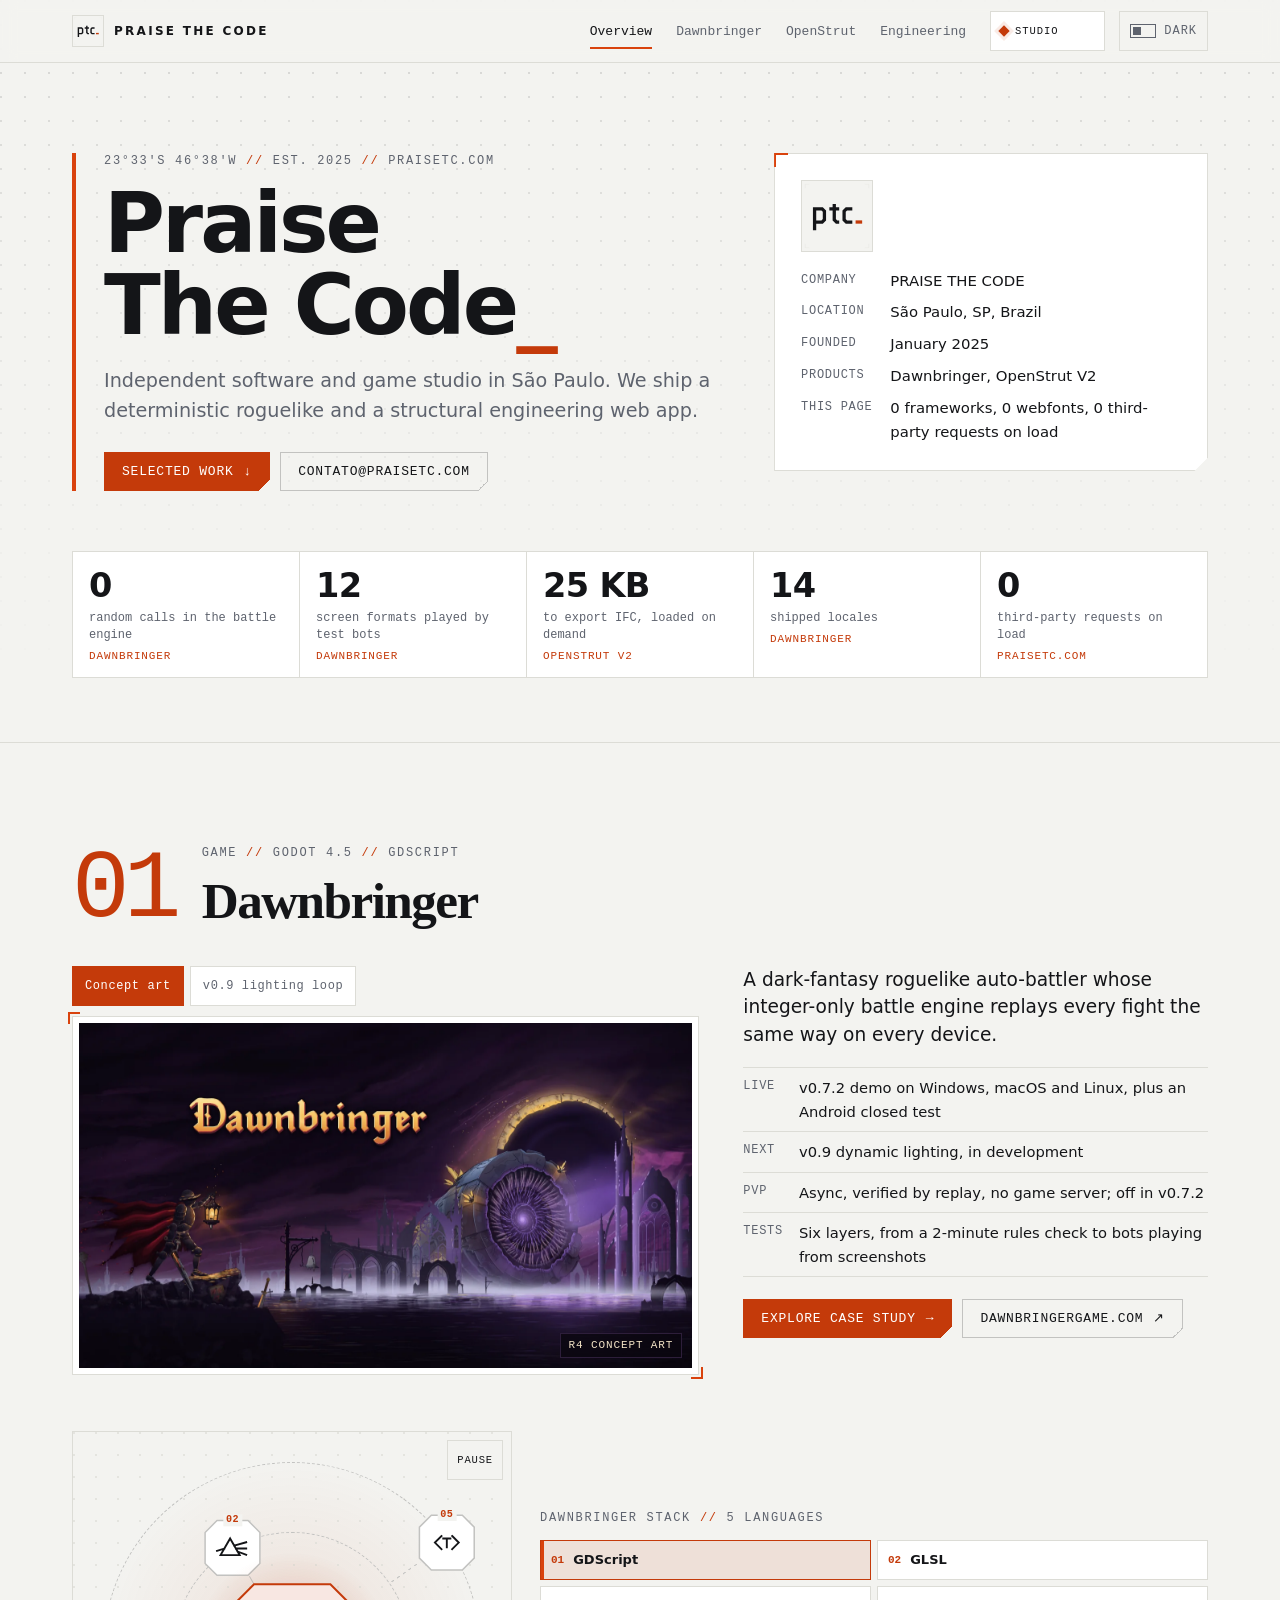
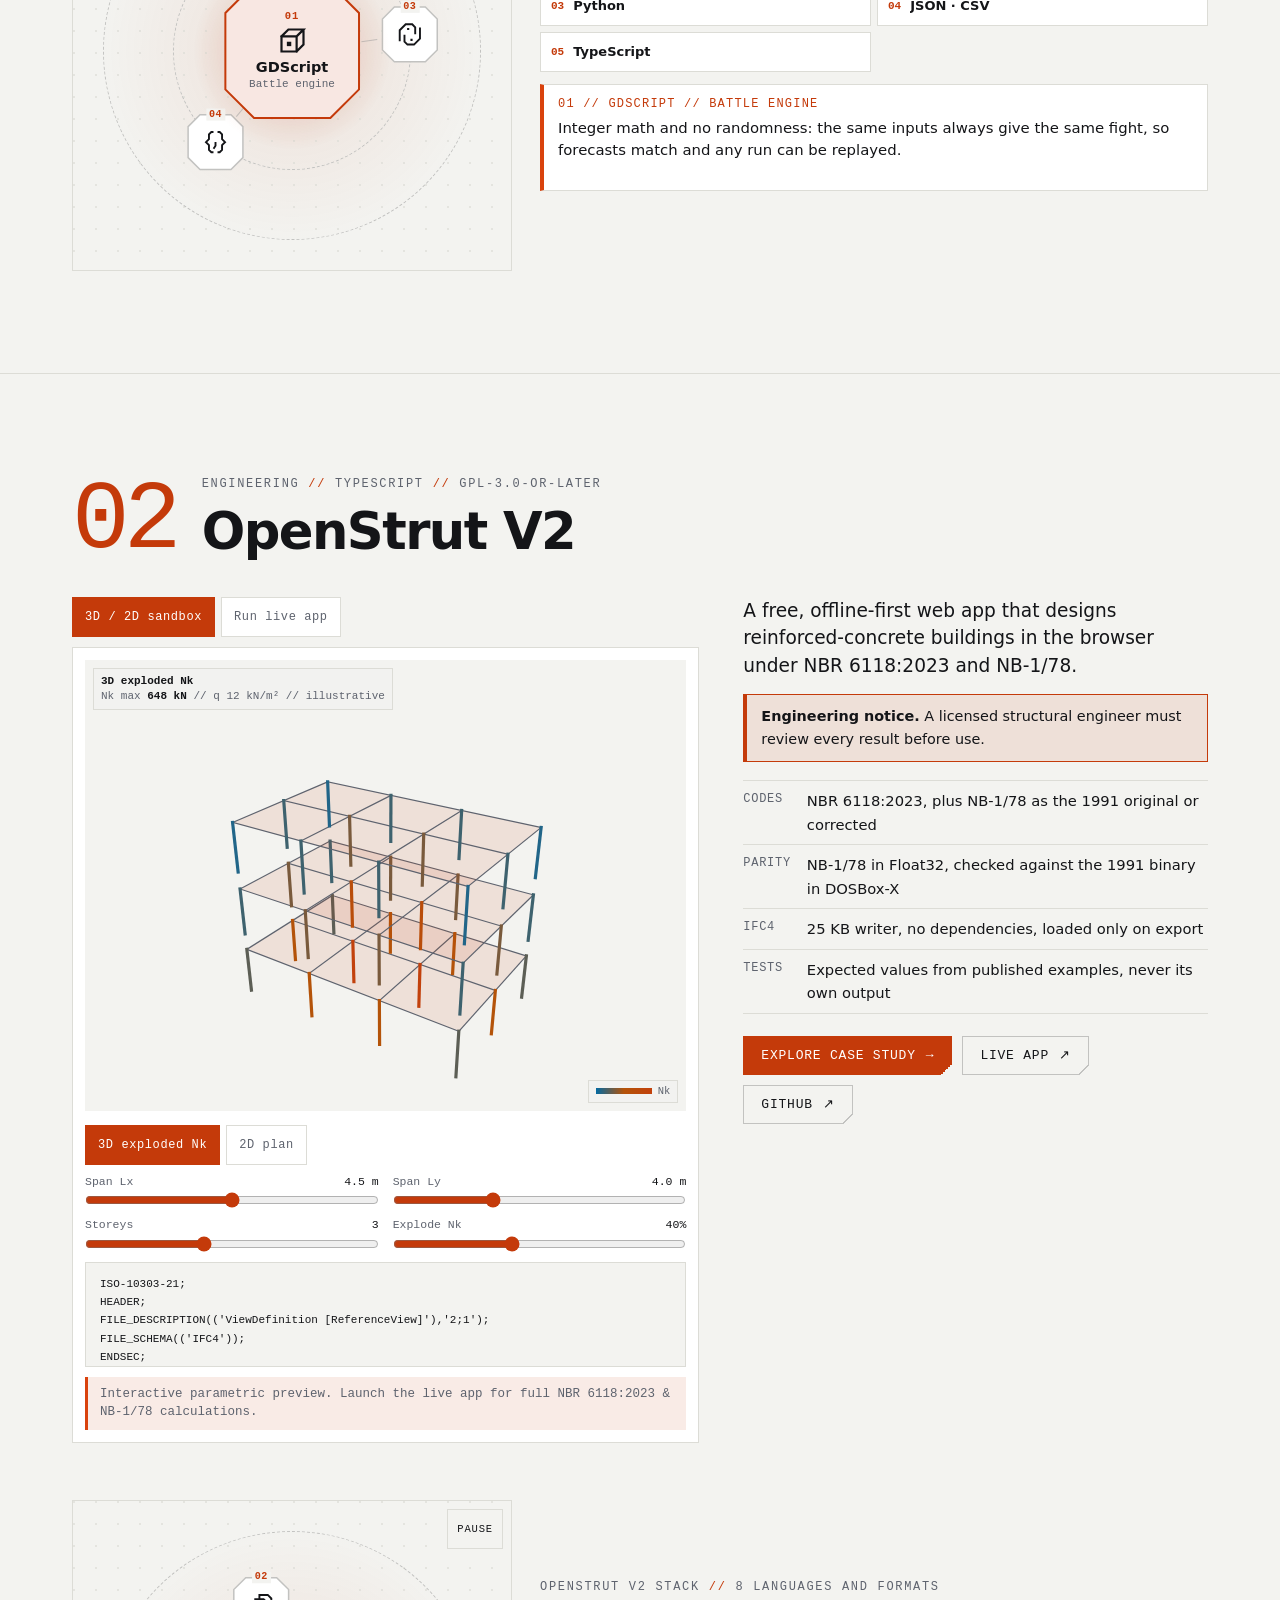
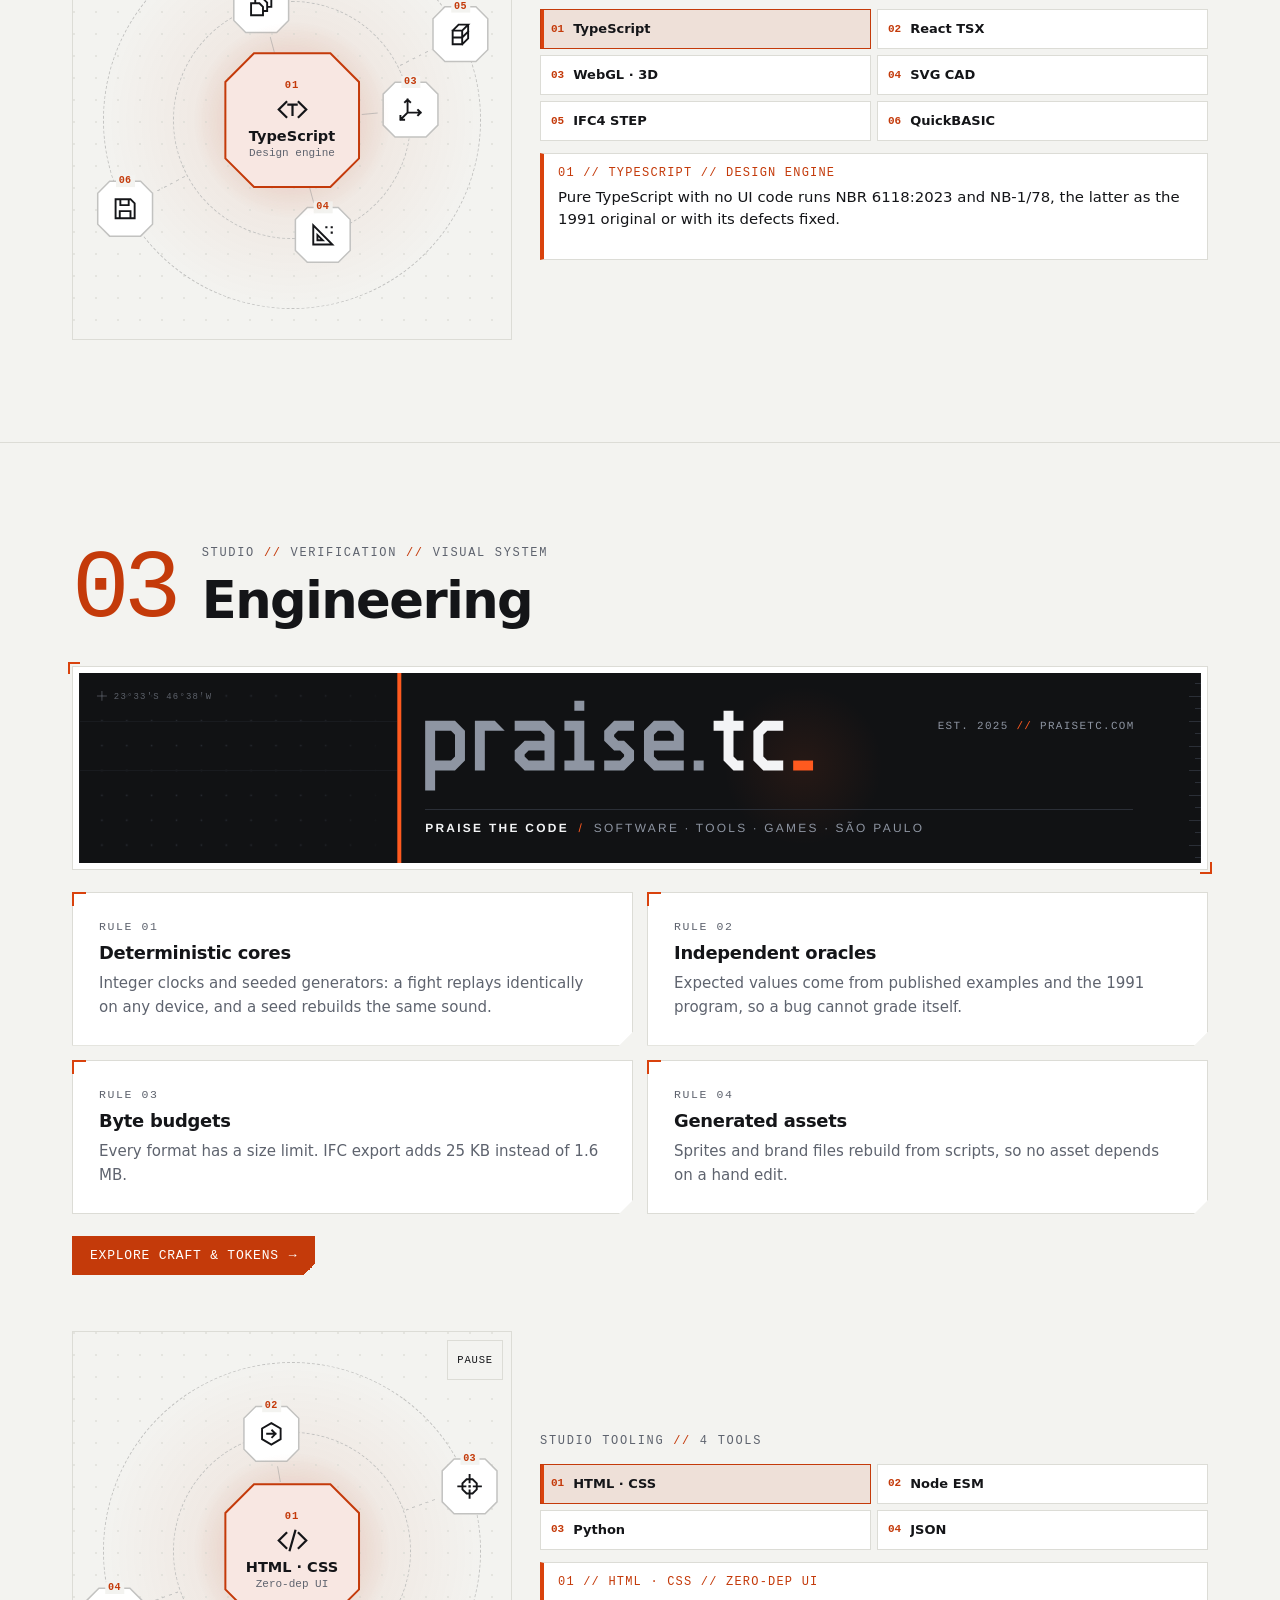
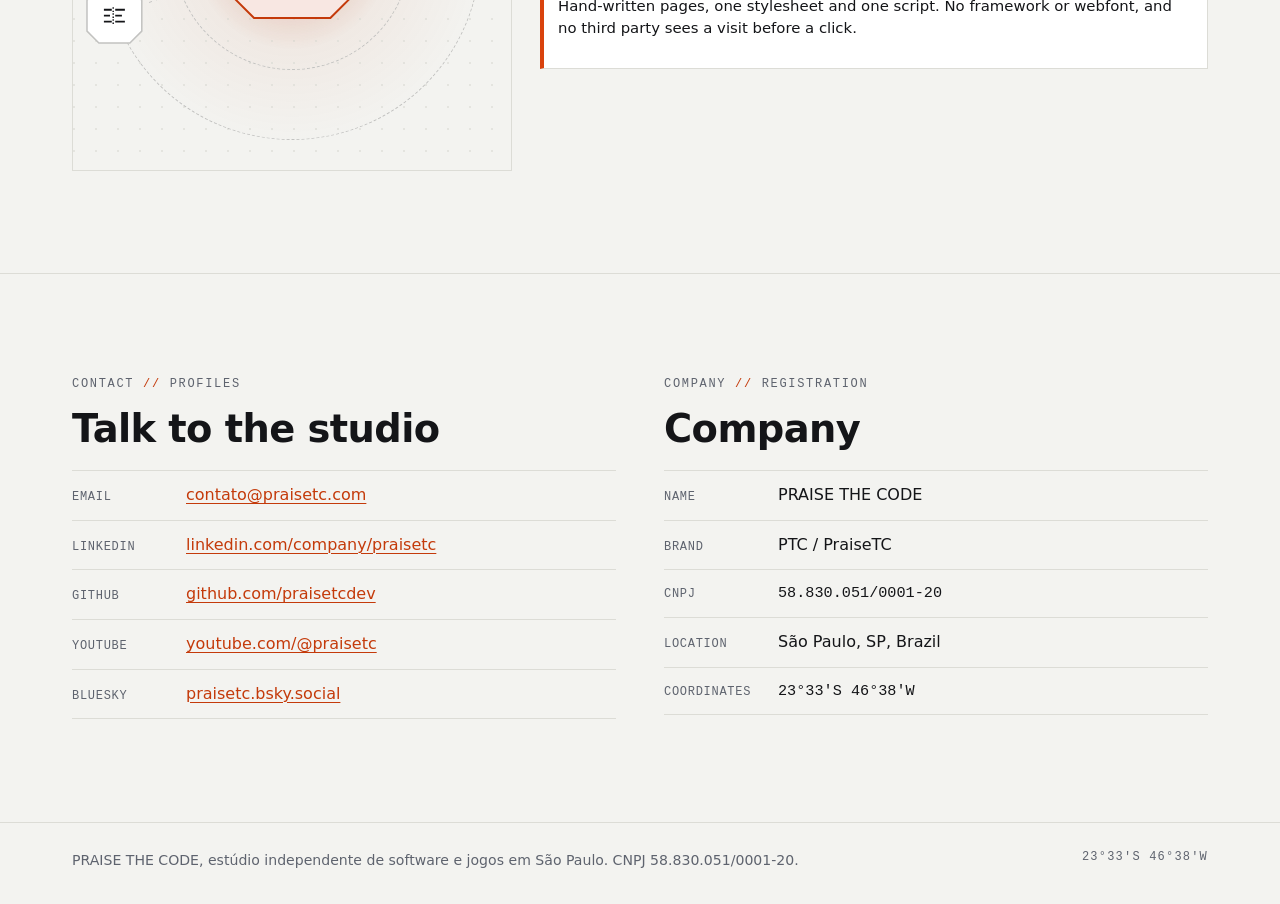
==== commit 006a1527: "Point the OpenStrut demo buttons at the 9-level building The three demos opened the two-storey sampl" ====
--- a/index.html
+++ b/index.html
@@ -165,9 +165,10 @@
                 <p>Nothing loads from the app until you press a button.</p>
                 <button class="btn p" type="button" data-demo="?embed=1" data-label="OpenStrut V2">Launch live OpenStrut V2</button>
                 <div class="recipes" role="group" aria-label="Live demos">
-                  <button type="button" data-demo="?exemplo=nbr6118-2023&amp;aba=3d&amp;explodido=1&amp;cor=nkPilares&amp;embed=1">3D Exploded Nk</button>
-                  <button type="button" data-demo="?exemplo=nb1-78&amp;aba=3d&amp;camada=comparar&amp;embed=1">Original vs Corrected</button>
-                  <button type="button" data-demo="?exemplo=nbr6118-2023&amp;aba=planta&amp;embed=1">2D Plan</button>
+                  <button type="button" data-demo="?exemplo=edificio&amp;aba=3d&amp;moldura=0&amp;painel=0&amp;cor=concreto&amp;camada=render,tour&amp;embed=1">Guided tour</button>
+                  <button type="button" data-demo="?exemplo=edificio&amp;aba=3d&amp;moldura=0&amp;painel=0&amp;explodido=1&amp;cor=nkPilares&amp;embed=1">Exploded Nk</button>
+                  <button type="button" data-demo="?exemplo=edificio&amp;aba=3d&amp;moldura=0&amp;painel=0&amp;cor=concreto&amp;camada=render,sequencia&amp;reproduzir=1&amp;embed=1">4D build sequence</button>
+                  <button type="button" data-demo="?exemplo=edificio&amp;aba=3d&amp;moldura=0&amp;painel=0&amp;cor=concreto&amp;foco=pilar~1%C2%BA%20pavimento~P6&amp;camada=render,armadura&amp;embed=1">Rebar in 3D</button>
                 </div>
               </div>
             </div>
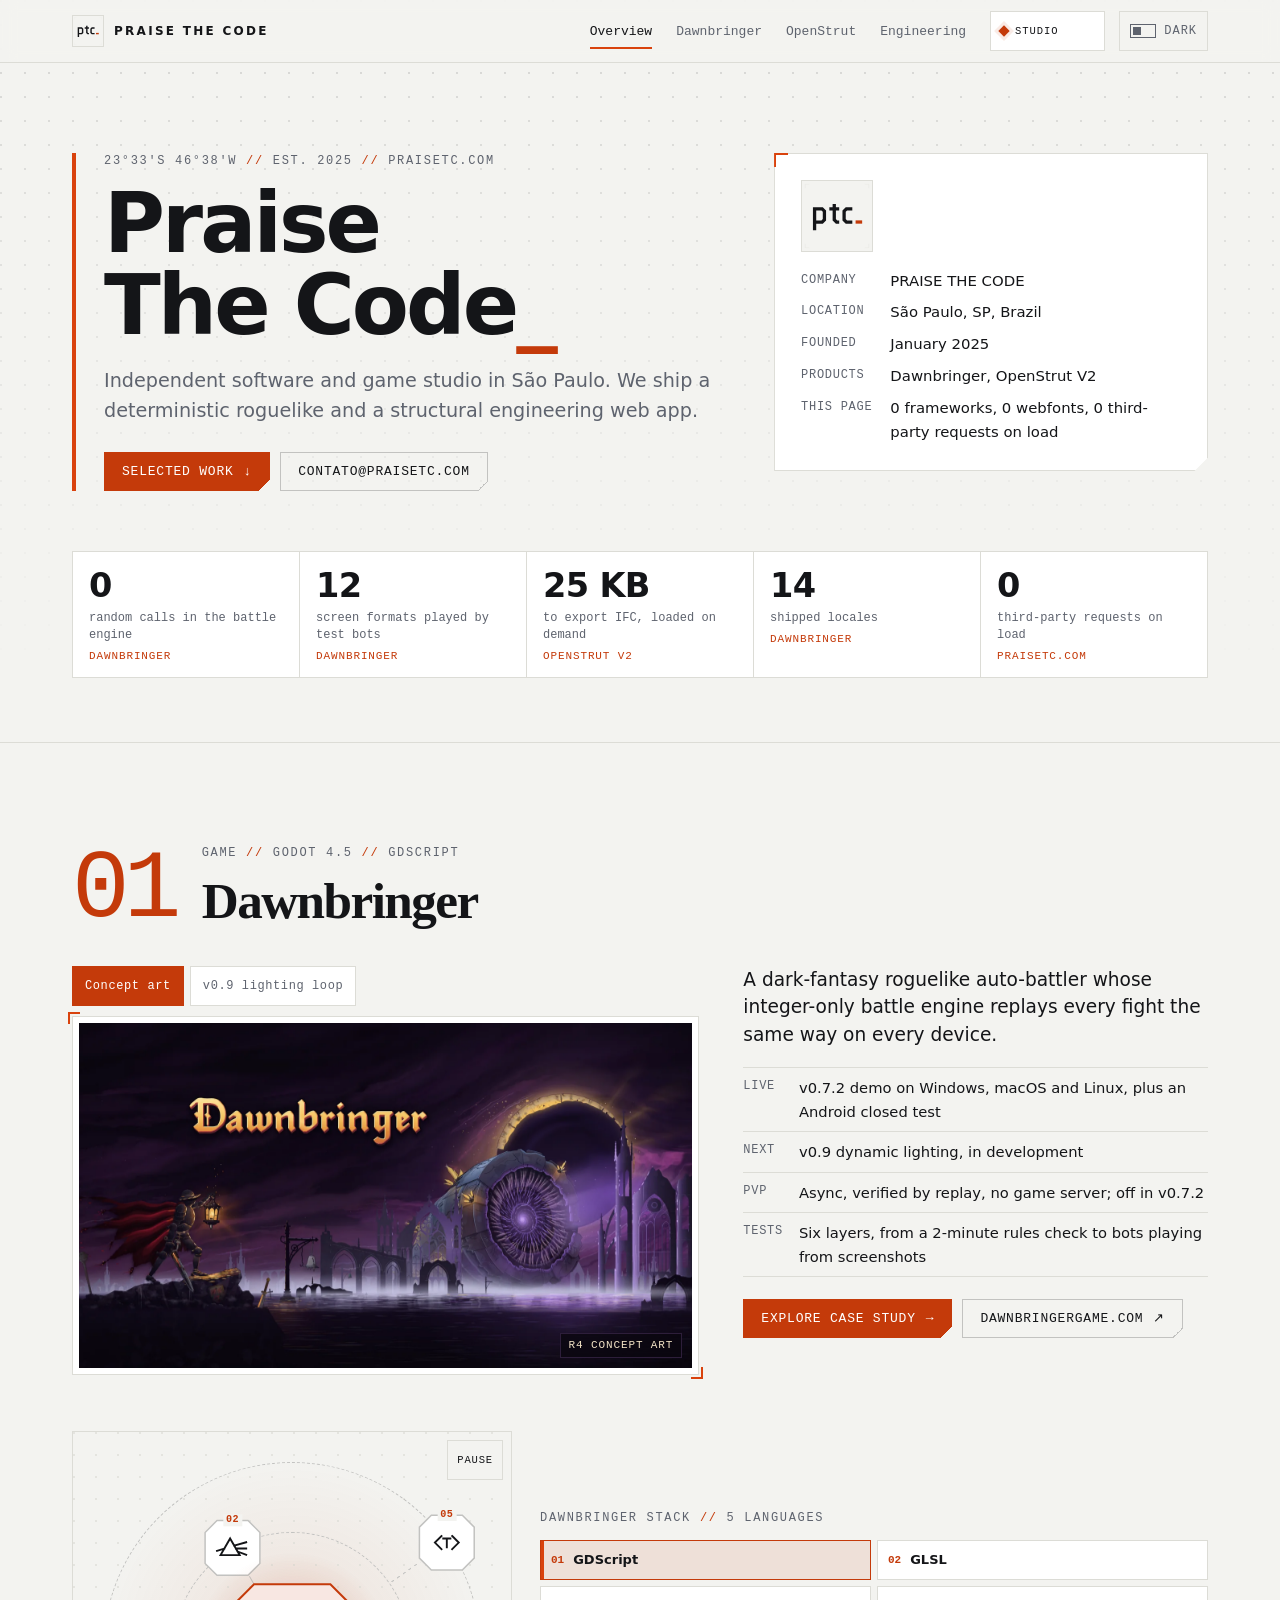
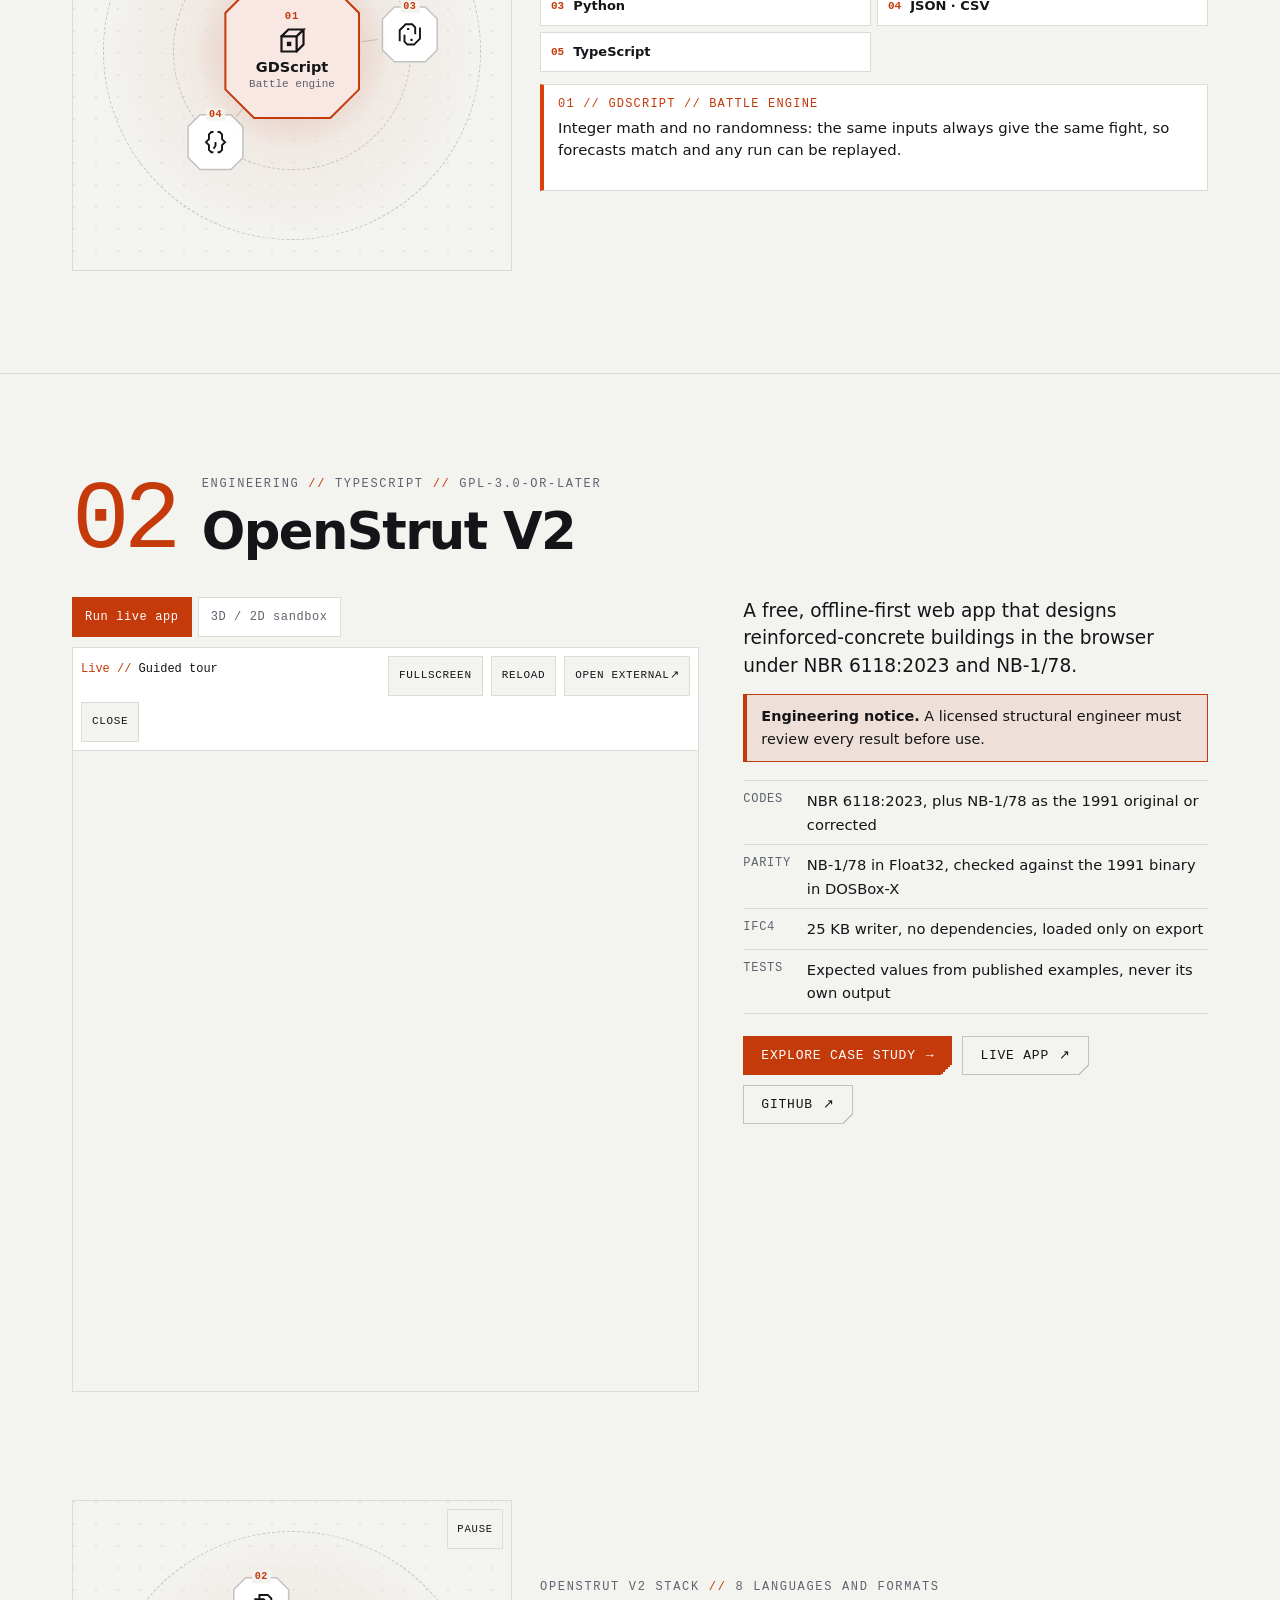
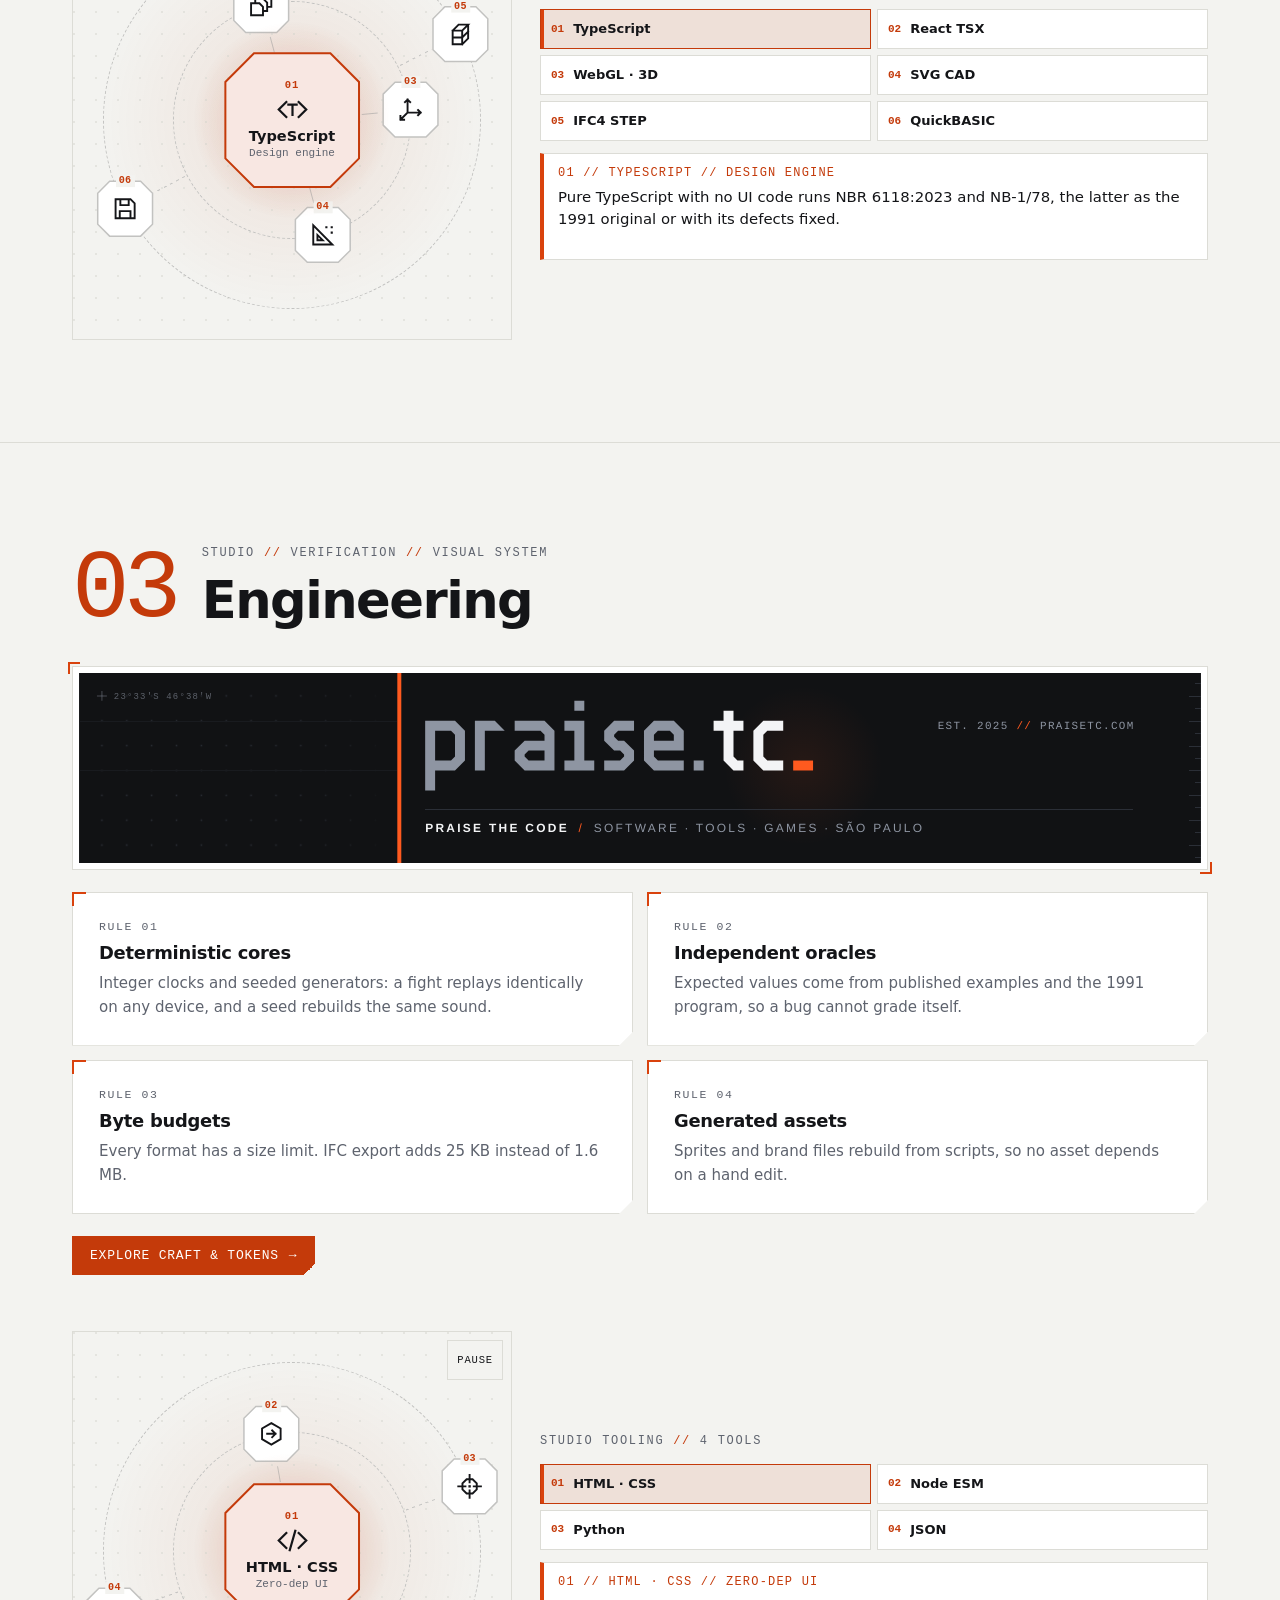
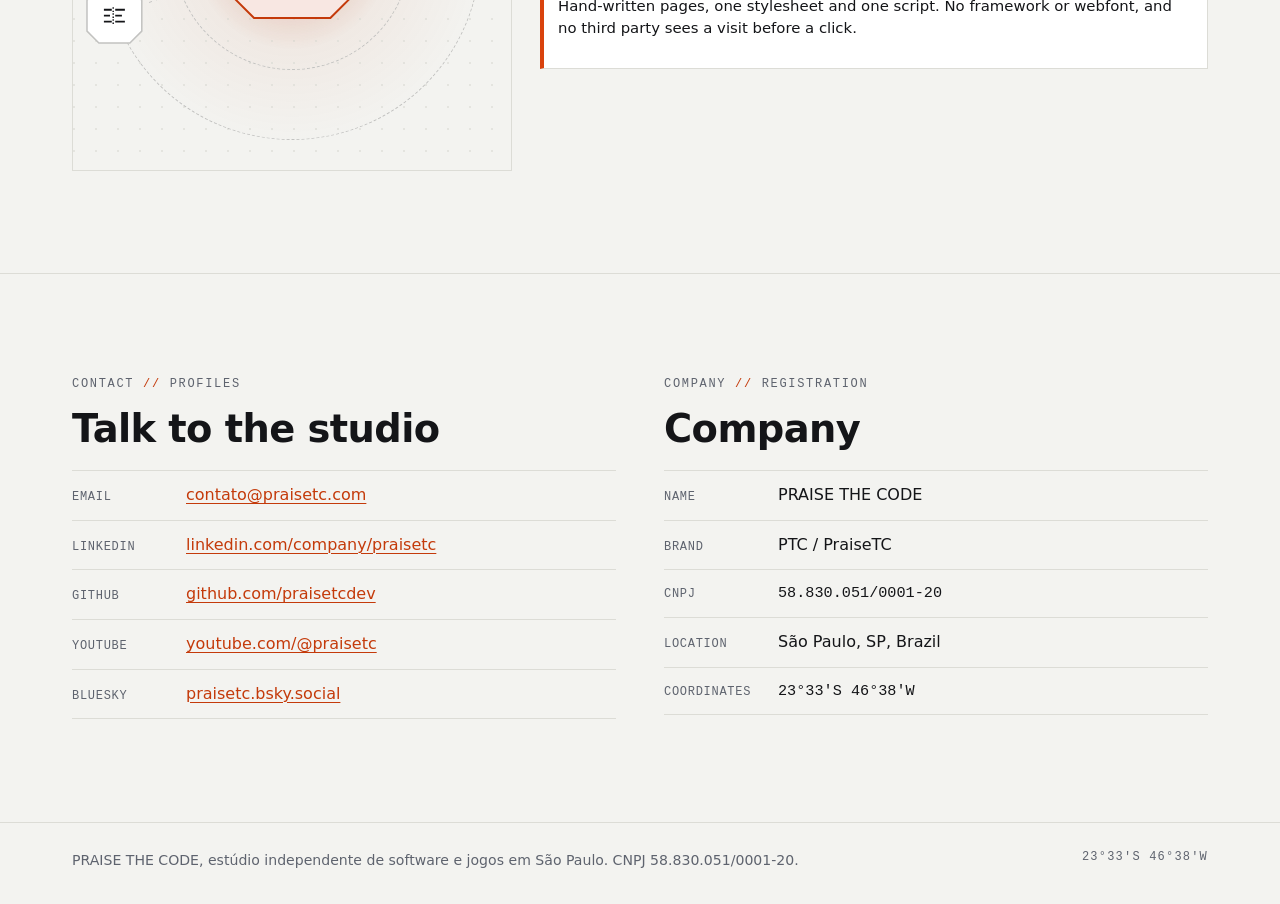
==== commit 2d50588e: "Play the OpenStrut guided tour on the Overview too The live app tab comes first; tabs re-measure aft" ====
--- a/index.html
+++ b/index.html
@@ -131,10 +131,10 @@
     <div class="proj-g">
       <div>
         <div class="tabs" role="tablist" aria-label="OpenStrut demos">
-          <button type="button" role="tab" id="t-os1" aria-controls="p-os1" aria-selected="true">3D / 2D sandbox</button>
-          <button type="button" role="tab" id="t-os2" aria-controls="p-os2" aria-selected="false" tabindex="-1">Run live app</button>
-        </div>
-        <div id="p-os1" role="tabpanel" aria-labelledby="t-os1">
+          <button type="button" role="tab" id="t-os2" aria-controls="p-os2" aria-selected="true">Run live app</button>
+          <button type="button" role="tab" id="t-os1" aria-controls="p-os1" aria-selected="false" tabindex="-1">3D / 2D sandbox</button>
+        </div>
+        <div id="p-os1" role="tabpanel" aria-labelledby="t-os1" hidden>
           <div class="sbx compact" data-sbx>
             <div class="sbx-v">
               <canvas width="640" height="480" role="img" aria-label="Parametric concrete frame preview. Drag sideways to orbit."></canvas>
@@ -152,7 +152,7 @@
             </div>
           </div>
         </div>
-        <div id="p-os2" role="tabpanel" aria-labelledby="t-os2" hidden>
+        <div id="p-os2" role="tabpanel" aria-labelledby="t-os2">
           <div class="app" data-app data-src="https://gmunaro.github.io/openstrut/">
             <div class="app-bar" hidden>
               <p class="hint" aria-live="polite"></p>
@@ -160,13 +160,13 @@
             </div>
             <div class="app-frame">
               <div class="app-face">
-                <p class="eye">Live app <b>//</b> loads on click</p>
+                <p class="eye">Live app <b>//</b> tour starts in view</p>
                 <h3>The real OpenStrut V2, in this page</h3>
-                <p>Nothing loads from the app until you press a button.</p>
+                <p>The guided tour plays when this panel comes into view.</p>
                 <button class="btn p" type="button" data-demo="?embed=1" data-label="OpenStrut V2">Launch live OpenStrut V2</button>
                 <div class="recipes" role="group" aria-label="Live demos">
-                  <button type="button" data-demo="?exemplo=edificio&amp;aba=3d&amp;moldura=0&amp;painel=0&amp;cor=concreto&amp;camada=render,tour&amp;embed=1">Guided tour</button>
-                  <button type="button" data-demo="?exemplo=edificio&amp;aba=3d&amp;moldura=0&amp;painel=0&amp;explodido=1&amp;cor=nkPilares&amp;embed=1">Exploded Nk</button>
+                  <button type="button" data-auto data-demo="?exemplo=edificio&amp;aba=3d&amp;moldura=0&amp;painel=0&amp;cor=concreto&amp;camada=render,tour&amp;embed=1">Guided tour</button>
+                  <button type="button" data-demo="?exemplo=edificio&amp;aba=3d&amp;moldura=0&amp;painel=0&amp;explodido=1&amp;cor=nkPilares&amp;rampa=calor&amp;embed=1">Exploded Nk</button>
                   <button type="button" data-demo="?exemplo=edificio&amp;aba=3d&amp;moldura=0&amp;painel=0&amp;cor=concreto&amp;camada=render,sequencia&amp;reproduzir=1&amp;embed=1">4D build sequence</button>
                   <button type="button" data-demo="?exemplo=edificio&amp;aba=3d&amp;moldura=0&amp;painel=0&amp;cor=concreto&amp;foco=pilar~1%C2%BA%20pavimento~P6&amp;camada=render,armadura&amp;embed=1">Rebar in 3D</button>
                 </div>
--- a/assets/site.css
+++ b/assets/site.css
@@ -290,14 +290,88 @@
 .pick i{width:56px;height:56px;background:var(--c,#0B0710);border:1px solid var(--ln)}
 .pick strong{font:600 1.15rem/1.2 var(--mono);display:block}
 .legend-row{display:flex;flex-wrap:wrap;gap:6px 16px;font:12px/1.4 var(--mono);color:var(--mu);margin:10px 0 0}
-.pill{display:grid;gap:0;margin-bottom:clamp(28px,4vw,44px)}
-.pill li{display:grid;grid-template-columns:44px minmax(0,1fr);gap:2px 14px;padding:12px 0;border-top:1px solid var(--ln);align-items:baseline}
-.pill li>b{font:300 1.5rem/1 var(--mono);color:var(--ac);grid-row:span 2}
-.pill h3{font-size:1.05rem}
-.pill p{margin:0;font:12.5px/1.5 var(--mono);color:var(--mu)}
-@media (min-width:980px){.pill{grid-template-columns:repeat(2,minmax(0,1fr));column-gap:40px}}
-blockquote{margin:0 0 clamp(22px,3vw,34px);padding:2px 0 2px clamp(16px,2.4vw,26px);border-left:4px solid var(--bar);font:italic 600 clamp(1.3rem,2.6vw,1.9rem)/1.3 var(--disp);max-width:32ch}
-blockquote cite{display:block;font:normal 400 12px/1.4 var(--mono);color:var(--mu);letter-spacing:.08em;margin-top:10px}
+/* Art direction plates: each pillar runs on the game's own art. Stages stay ink-dark in both themes. */
+.ad{display:grid;grid-template-columns:minmax(0,1fr);gap:16px}
+@media (min-width:980px){.ad{grid-template-columns:repeat(2,minmax(0,1fr))}.ad-wide{grid-column:1/-1}}
+.ad-p{display:flex;flex-direction:column;gap:12px;min-width:0;padding:clamp(14px,2vw,20px);border:1px solid var(--ln);background:var(--sf)}
+.ad-h{display:flex;align-items:baseline;gap:12px;margin:0;font-size:1.15rem}
+.ad-h b{font:300 1.35rem/1 var(--mono);color:var(--ac)}
+.ad-st{position:relative;overflow:hidden;aspect-ratio:2/1;background:radial-gradient(70% 60% at 50% 100%,#2C1C33,#140E1F 72%);border:1px solid #2D1E3A}
+.ad-c{display:flex;flex-wrap:wrap;align-items:center;gap:8px 12px}
+.ad-c button{font:12px/1 var(--mono);min-height:40px;padding:9px 12px;border:1px solid var(--ln);background:var(--bg);color:var(--fg);cursor:pointer;transition:transform .3s var(--spring),background-color .2s,border-color .2s}
+.ad-c button:hover{transform:translateY(-1px)}
+.ad-c button[aria-pressed=true]{background:var(--ac);border-color:var(--ac);color:var(--on)}
+.ad-o{margin:0;flex:1 1 260px;min-width:0;font:12.5px/1.55 var(--mono);color:var(--mu)}
+.ad-o b{color:var(--fg)}
+.ad-p>.ad-o,.ad .alab .ad-o{flex:none}
+/* P1: the Maw and the Choirmaster at in-fight scale; "Wick only" greys both and keeps the #FFE9A8 layer. */
+.st-p1 img{position:absolute;bottom:0;width:auto;max-width:none;transition:filter .7s ease,opacity .7s ease}
+.st-p1 .m{right:3%;height:94%}
+.st-p1 .h,.st-p1 .w{left:10%;height:64%}
+.st-p1 .w{opacity:0}
+.on .st-p1 .m,.on .st-p1 .h{filter:grayscale(1) brightness(.38)}
+.on .st-p1 .w{opacity:var(--fl,1)}
+@media (max-width:759px){.st-p1{aspect-ratio:4/3}.st-p1 .m{right:0;height:82%}.st-p1 .h,.st-p1 .w{left:0;height:56%}}
+.ad-pal{display:grid;gap:8px}
+.ad-row{display:grid;grid-template-columns:minmax(0,1fr);gap:4px}
+@media (min-width:760px){.ad-row{grid-template-columns:200px minmax(0,1fr);align-items:center;gap:14px}}
+.ad-row>span{font:12px/1.35 var(--mono);color:var(--fg)}
+.ad-row>span b{display:block;font-weight:400;color:var(--mu)}
+.ad-row>div{display:grid;grid-template-columns:repeat(32,minmax(0,1fr));gap:2px}
+.ad-row i{height:20px;background:var(--c,repeating-linear-gradient(135deg,#0000 0 3px,var(--ln) 3px 4px));transition:opacity .5s,box-shadow .5s}
+.ad-row i.e{box-shadow:0 3px 0 -1px var(--ac)}
+.on .ad-row i:not([data-wk]){opacity:.14}
+.on .ad-row i[data-wk]{box-shadow:0 0 0 2px var(--bg),0 0 0 3px var(--ac),0 0 14px 2px #F5C05C}
+/* P2: one sprite; the mask makes the flat #0B0710 shape, the same sprite on ::after is the reveal. */
+.st-p2{aspect-ratio:auto;display:grid;grid-template-columns:repeat(4,minmax(0,1fr));background:#3A2A3C;border-color:#3A2A3C}
+.st-p2 button{display:grid;align-content:start;gap:6px;min-width:0;padding:10px 6px 12px;border:0;background:none;color:#F2E3C6;cursor:pointer;-webkit-tap-highlight-color:#0000}
+.st-p2 .s{position:relative;aspect-ratio:1;background:#0B0710;-webkit-mask:url(showcase/dawnbringer-sil.webp) calc(var(--i)*33.3333%) 0/400% 100% no-repeat;mask:url(showcase/dawnbringer-sil.webp) calc(var(--i)*33.3333%) 0/400% 100% no-repeat;transition:transform .5s var(--spring)}
+.st-p2 .s::after{content:"";position:absolute;inset:0;background:url(showcase/dawnbringer-sil.webp) calc(var(--i)*33.3333%) 0/400% 100% no-repeat;opacity:0;transition:opacity .5s ease}
+.st-p2 button:hover .s{transform:translateY(-3px)}
+.st-p2 [aria-pressed=true] .s::after{opacity:1}
+.st-p2 .n{visibility:hidden;opacity:0;min-height:2.7em;font:600 13px/1.3 var(--disp);text-align:center;transition:opacity .4s}
+.st-p2 .n small{display:block;font:11px/1.4 var(--mono);color:#B39FA8}
+.st-p2 [aria-pressed=true] .n{visibility:visible;opacity:1}
+.st-p2 button:focus-visible{outline:2px solid #F5C05C;outline-offset:-4px}
+@media (max-width:599px){.st-p2{grid-template-columns:repeat(2,minmax(0,1fr))}}
+/* P3 hosts the speed lab; P4 plays the rig's idle tracks over a ghost of its rest pose. */
+.ad .alab{display:flex;flex-direction:column;align-items:stretch;gap:12px}
+.ad .alab-c,.ad .alab-tl{margin:0}
+.ad .alab-out{min-height:4.7em}
+.st-p3,.st-p4{aspect-ratio:5/4}
+.st-p3{display:grid;place-items:center;background:#1E1428}
+.st-p3 .alab-vp{width:auto;height:88%;max-width:none;aspect-ratio:1;margin:0;border:0;background-color:#0000}
+.st-p4 img,.st-p4 svg{position:absolute;inset:0;margin:auto;width:auto;height:100%;max-width:none;transition:opacity .4s,filter .4s}
+.st-p4.live img{opacity:0;filter:brightness(0) invert(88%) sepia(40%)}
+.st-p4.live.ghost img{opacity:.32}
+/* P5: freeze the loop; after the 2 s bar the three fixed HUD slots light up over a dimmed frame. */
+.st-p5{aspect-ratio:16/9}
+.st-p5 video{display:block;width:100%;height:100%;object-fit:cover;transition:filter .5s}
+.fz-bar{position:absolute;left:0;bottom:0;width:100%;height:4px;background:#F5C05C;transform:scaleX(0);transform-origin:0 50%}
+.fz .fz-bar{animation:fzb 2s linear forwards}
+@keyframes fzb{from{transform:scaleX(1)}to{transform:scaleX(0)}}
+.rd video{filter:brightness(.4) saturate(.5)}
+.slot{position:absolute;top:2%;height:15.5%;border:2px solid #F5C05C;opacity:0;transform:scale(1.08);transition:opacity .35s,transform .5s var(--spring);pointer-events:none}
+.slot.a{left:1.2%;width:31.4%}.slot.b{left:42%;width:16%;height:10.5%}.slot.c{right:1.2%;width:31.4%}
+.slot em{position:absolute;top:calc(100% + 6px);left:0;width:max-content;max-width:150px;padding:4px 6px;background:#0B0710;color:#F5C05C;font:normal 11px/1.3 var(--mono)}
+.slot.b em{left:50%;transform:translateX(-50%)}.slot.c em{left:auto;right:0}
+.rd .slot{opacity:1;transform:none;backdrop-filter:brightness(2.5) saturate(2)}
+.rd .slot.b{transition-delay:.12s}.rd .slot.c{transition-delay:.24s}
+@media (max-width:759px){.slot em{max-width:none;font-size:10px;padding:3px 5px}.slot.a em,.slot.c em{width:100%}.slot.b em{width:150%;text-align:center}}
+/* Dark Fantasy 32 inspector, kept as the reference under the plates. */
+.ad-df{margin-top:clamp(28px,4vw,44px)}
+.ad-df h3{margin:0 0 12px;font-size:1.15rem}
+@media (min-width:980px){.ad-df .pal-b{grid-template-columns:minmax(0,480px) minmax(0,1fr)}}
+.ad-df .sw{max-height:36px}
+@media (max-width:599px){.ad-df .pal-r{grid-template-columns:minmax(0,1fr);gap:4px}}
+[data-freeze] .ad-o{min-height:3.1em}
+/* Touch: every control in the art section reaches 44 px, by pointer or, when that is not reported, by width. */
+@media (pointer:coarse),(max-width:759px){
+  [data-freeze] .ad-o{min-height:4.65em}
+  .ad-c button,.ad .alab-c button,.ad-df .pal-f button{min-height:44px;min-width:44px}
+  .ad-df .sw{max-height:none;min-width:44px;min-height:44px}
+  .ad-df .pal-r>div{grid-template-columns:repeat(6,minmax(44px,1fr))}
+}
 
 /* Animation speed lab: 6-frame strip stepped by background-position. */
 .alab{display:grid;grid-template-columns:minmax(0,1fr);gap:18px;align-items:start}
@@ -342,7 +416,23 @@
 .app-bar{display:flex;flex-wrap:wrap;align-items:center;gap:6px 8px;padding:8px;border-bottom:1px solid var(--ln);font:12px/1.4 var(--mono)}
 .app-bar .hint{flex:1 1 260px;color:var(--fg);min-width:0}
 .app-bar .hint b{color:var(--ac);font-weight:400}
+.app-bar.idle button,.app-bar.idle a{visibility:hidden}
 .app-bar button,.app-bar a{font:11px/1 var(--mono);letter-spacing:.06em;text-transform:uppercase;padding:8px 10px;border:1px solid var(--ln);background:var(--bg);color:var(--fg);cursor:pointer;text-decoration:none}
+/* Phone: one row, icon buttons. The text stays as the accessible name; the glyph is decorative (the plain content line is the fallback for browsers without alt text in content). */
+@media (max-width:759px){
+  .app-bar{flex-wrap:nowrap}
+  .app-bar .hint{flex:1 1 auto;margin:0;white-space:nowrap;overflow:hidden;text-overflow:ellipsis}
+  /* the "Live //" prefix leaves the screen so the demo name fits; screen readers still hear it */
+  .app-bar .hint b{position:absolute;width:1px;height:1px;overflow:hidden;clip:rect(0 0 0 0);clip-path:inset(50%);white-space:nowrap}
+  .app-bar button,.app-bar a{flex:none;display:inline-flex;align-items:center;justify-content:center;width:44px;height:44px;min-height:44px;padding:0;font-size:0;letter-spacing:0}
+  /* drawn icons, not font glyphs: Android fonts render the arrow glyphs tiny */
+  .app-bar button::before,.app-bar a::before{content:"";width:20px;height:20px;background:currentColor;-webkit-mask:var(--i) center/contain no-repeat;mask:var(--i) center/contain no-repeat}
+  .app-bar [data-act=fs]{--i:url("data:image/svg+xml,%3Csvg xmlns='http://www.w3.org/2000/svg' viewBox='0 0 24 24' fill='none' stroke='%23000' stroke-width='2' stroke-linecap='round' stroke-linejoin='round'%3E%3Cpath d='M14 4h6v6M10 20H4v-6M20 4l-7 7M4 20l7-7'/%3E%3C/svg%3E")}
+  .app-bar [data-act=reload]{--i:url("data:image/svg+xml,%3Csvg xmlns='http://www.w3.org/2000/svg' viewBox='0 0 24 24' fill='none' stroke='%23000' stroke-width='2' stroke-linecap='round' stroke-linejoin='round'%3E%3Cpath d='M20 12a8 8 0 1 1-2.3-5.7M20 4v5h-5'/%3E%3C/svg%3E")}
+  .app-bar a.ext{--i:url("data:image/svg+xml,%3Csvg xmlns='http://www.w3.org/2000/svg' viewBox='0 0 24 24' fill='none' stroke='%23000' stroke-width='2' stroke-linecap='round' stroke-linejoin='round'%3E%3Cpath d='M7 17 17 7M9 7h8v8'/%3E%3C/svg%3E")}
+  .app-bar a.ext::after{content:none}
+  .app-bar [data-act=close]{--i:url("data:image/svg+xml,%3Csvg xmlns='http://www.w3.org/2000/svg' viewBox='0 0 24 24' fill='none' stroke='%23000' stroke-width='2' stroke-linecap='round' stroke-linejoin='round'%3E%3Cpath d='M6 6l12 12M18 6 6 18'/%3E%3C/svg%3E")}
+}
 .app-frame{position:relative;min-height:640px;display:grid}
 .app-frame iframe{width:100%;height:100%;min-height:640px;border:0;display:block;background:var(--bg)}
 .app-face{position:relative;display:grid;place-content:center;justify-items:center;gap:16px;padding:28px 18px;text-align:center;background:linear-gradient(color-mix(in srgb,var(--ac) 9%,#0000) 1px,#0000 1px) 0 0/24px 24px,linear-gradient(90deg,color-mix(in srgb,var(--ac) 9%,#0000) 1px,#0000 1px) 0 0/24px 24px,var(--bg)}
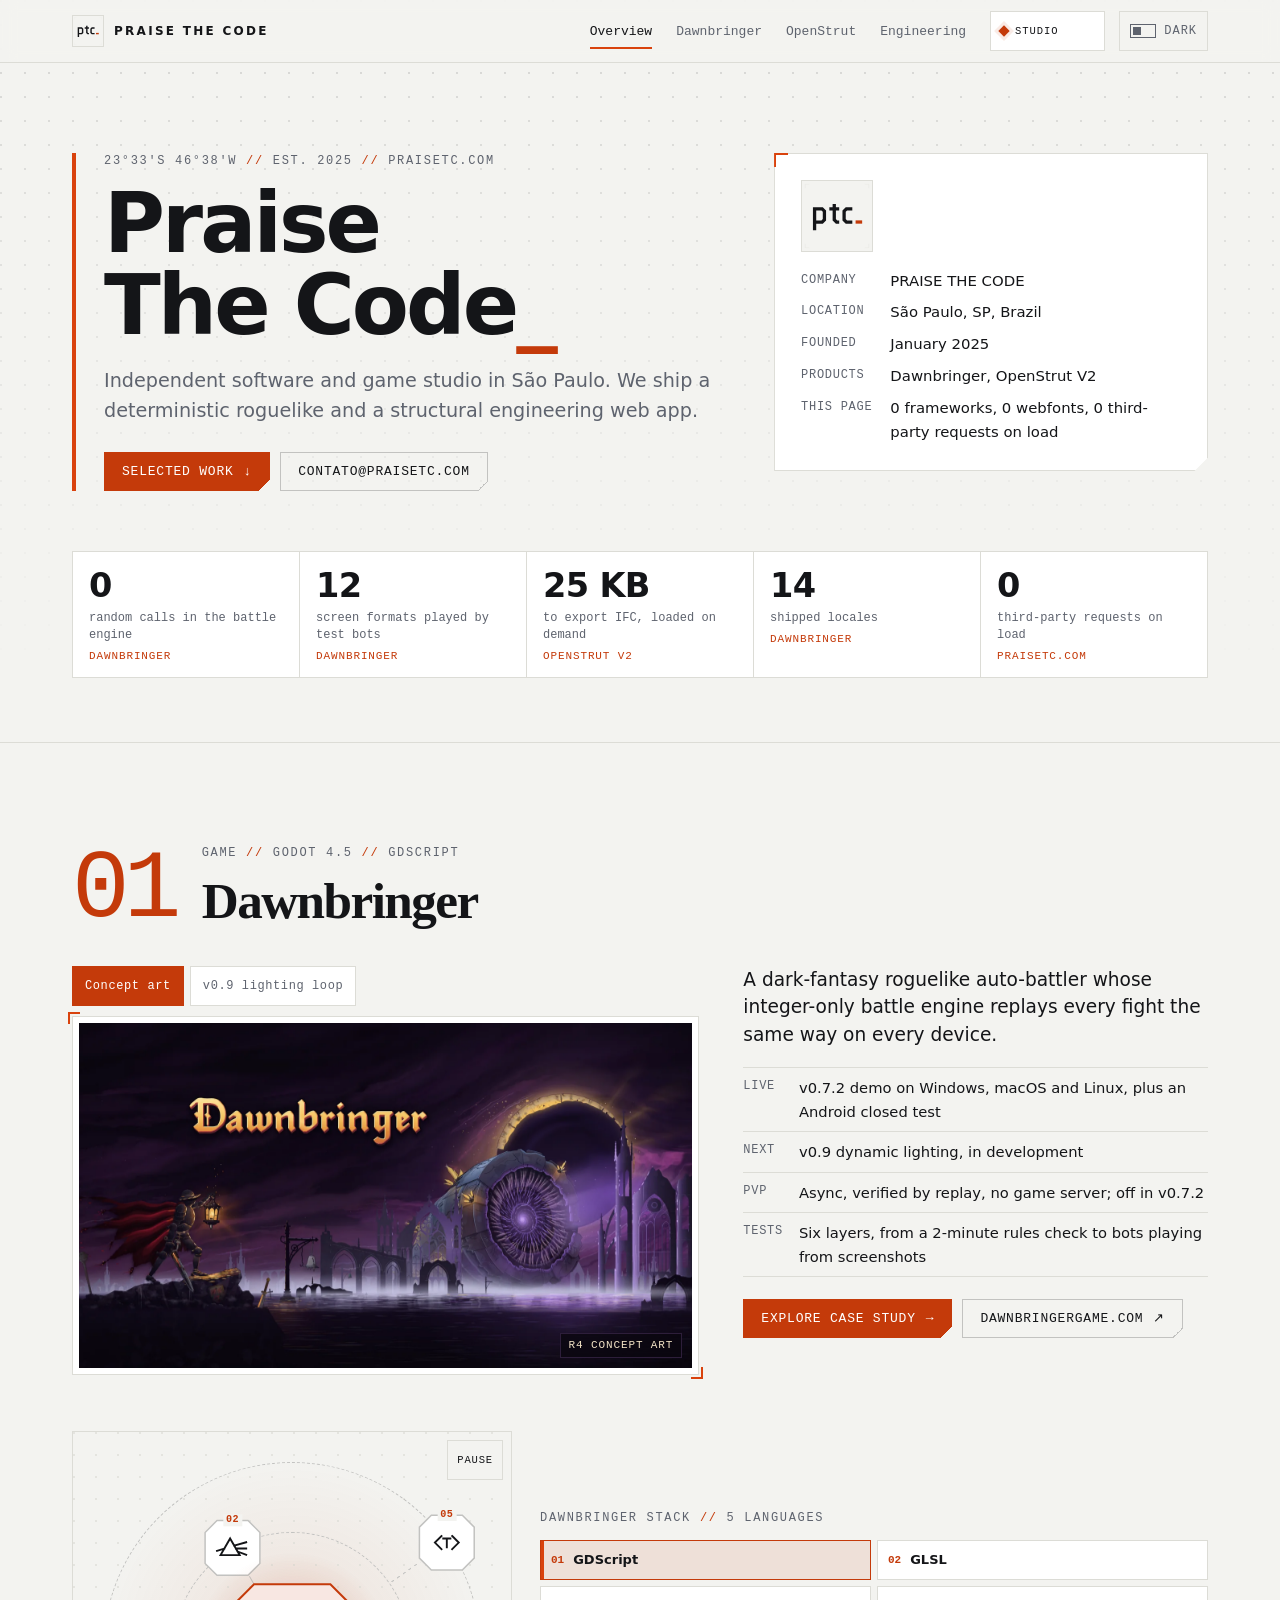
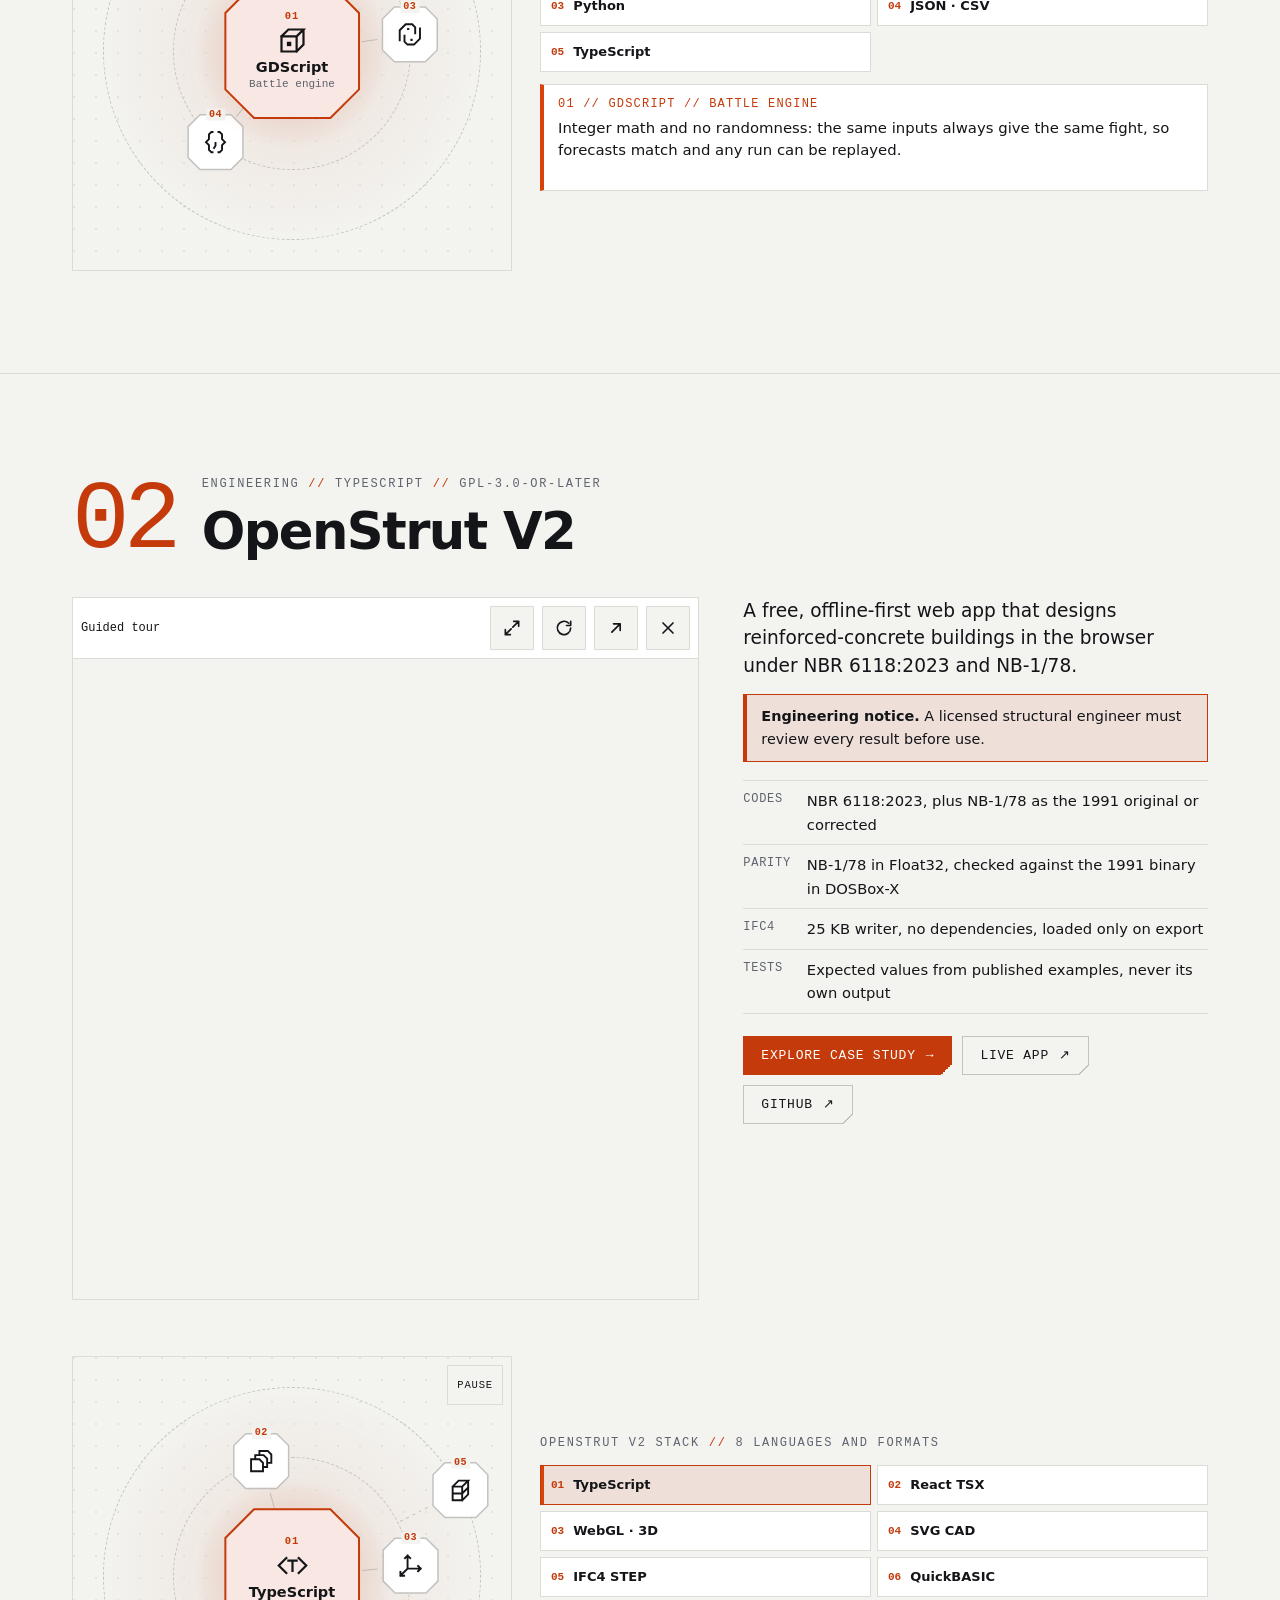
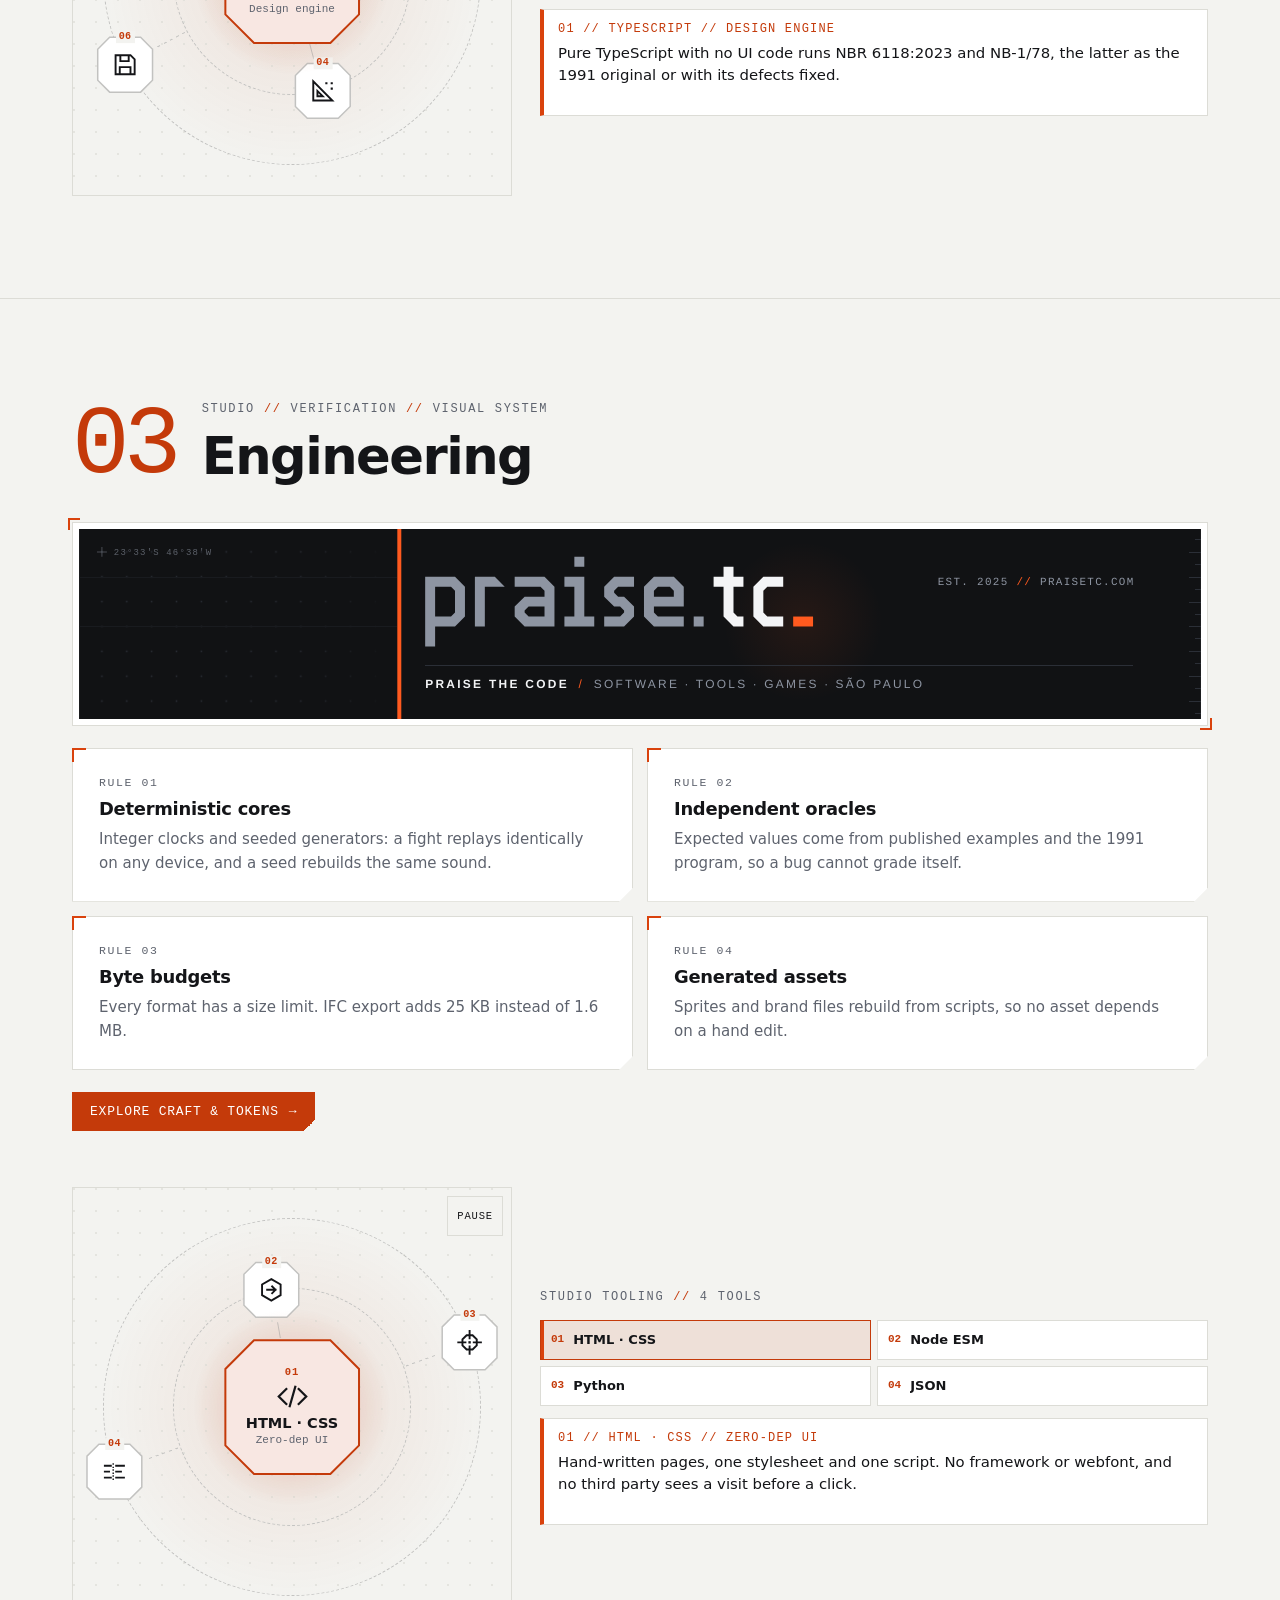
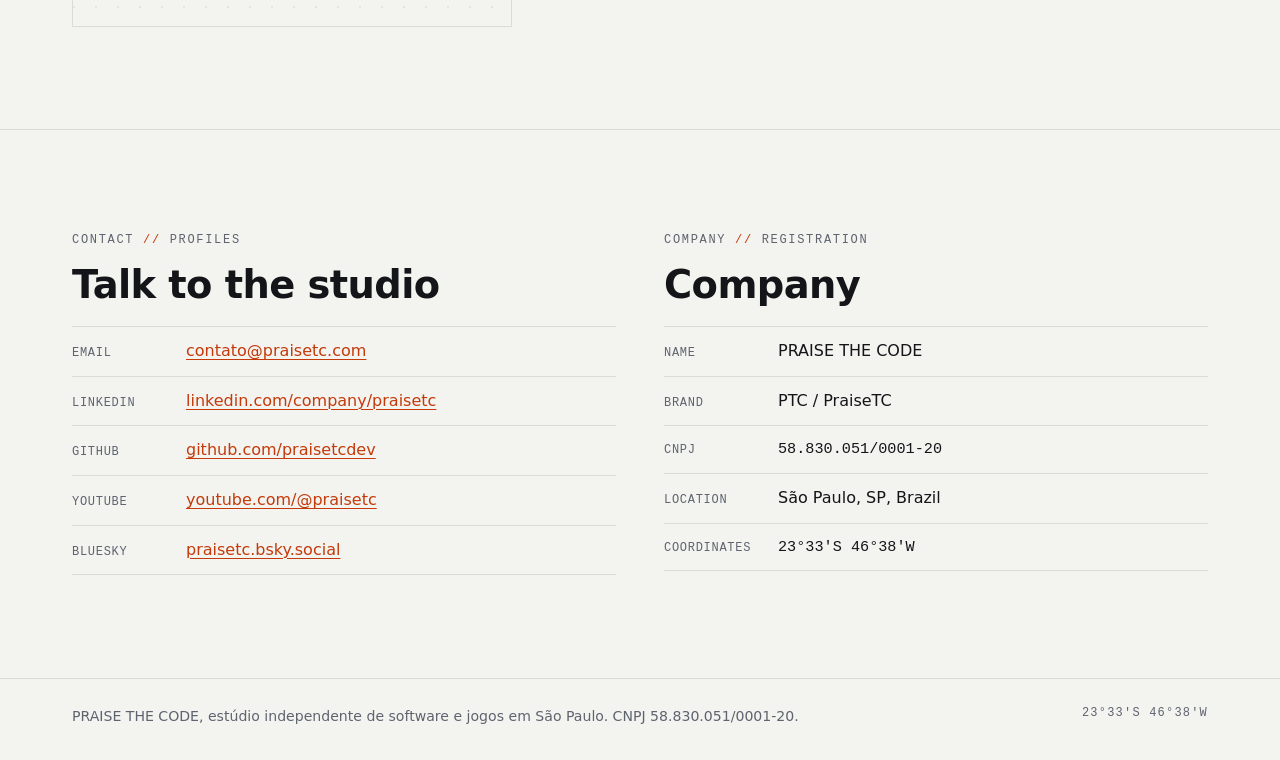
==== commit d3a76d75: "Remove the old OpenStrut canvas sandbox; the live app tour is the demo Co-Authored-By: Claude Opus 5" ====
--- a/index.html
+++ b/index.html
@@ -130,29 +130,7 @@
     <div class="proj-h"><span class="idx" aria-hidden="true">02</span><div><p class="eye">Engineering <b>//</b> TypeScript <b>//</b> GPL-3.0-or-later</p><h2 id="p2">OpenStrut V2</h2></div></div>
     <div class="proj-g">
       <div>
-        <div class="tabs" role="tablist" aria-label="OpenStrut demos">
-          <button type="button" role="tab" id="t-os2" aria-controls="p-os2" aria-selected="true">Run live app</button>
-          <button type="button" role="tab" id="t-os1" aria-controls="p-os1" aria-selected="false" tabindex="-1">3D / 2D sandbox</button>
-        </div>
-        <div id="p-os1" role="tabpanel" aria-labelledby="t-os1" hidden>
-          <div class="sbx compact" data-sbx>
-            <div class="sbx-v">
-              <canvas width="640" height="480" role="img" aria-label="Parametric concrete frame preview. Drag sideways to orbit."></canvas>
-              <p class="sbx-hud"></p>
-              <span class="sbx-ramp" aria-hidden="true"><i></i>Nk</span>
-            </div>
-            <div class="sbx-c">
-              <div class="tabs" role="group" aria-label="View"><button type="button" data-view="3d" aria-pressed="true">3D exploded Nk</button><button type="button" data-view="2d" aria-pressed="false">2D plan</button></div>
-              <label><span>Span Lx <output>4.5 m</output></span><input type="range" name="lx" min="3" max="6" step="0.5" value="4.5"></label>
-              <label><span>Span Ly <output>4.0 m</output></span><input type="range" name="ly" min="3" max="6" step="0.5" value="4"></label>
-              <label><span>Storeys <output>3</output></span><input type="range" name="st" min="1" max="6" step="1" value="3"></label>
-              <label><span>Explode Nk <output>40%</output></span><input type="range" name="ex" min="0" max="100" step="5" value="40"></label>
-              <pre class="code step" tabindex="0" aria-label="IFC4 STEP text for the current frame"></pre>
-              <p class="note">Interactive parametric preview. Launch the live app for full NBR 6118:2023 &amp; NB-1/78 calculations.</p>
-            </div>
-          </div>
-        </div>
-        <div id="p-os2" role="tabpanel" aria-labelledby="t-os2">
+        <div>
           <div class="app" data-app data-src="https://gmunaro.github.io/openstrut/">
             <div class="app-bar" hidden>
               <p class="hint" aria-live="polite"></p>
--- a/assets/site.css
+++ b/assets/site.css
@@ -391,35 +391,14 @@
 .alab-out{font:12.5px/1.5 var(--mono);color:var(--mu);min-height:6em;margin:0}
 .alab-out b{color:var(--fg)}
 
-/* OpenStrut sandbox: Canvas 2D wireframe and live IFC4 text. */
-.sbx{display:grid;grid-template-columns:minmax(0,1fr);gap:14px;border:1px solid var(--ln);background:var(--sf);padding:12px}
-@media (min-width:980px){.sbx.full{grid-template-columns:minmax(0,1.4fr) minmax(0,1fr)}}
-.sbx-v{position:relative;min-width:0}
-.sbx canvas{display:block;width:100%;height:auto;aspect-ratio:4/3;background:var(--bg);border:0 solid;border-top-color:var(--ln);border-bottom-color:var(--mu);border-left-color:var(--ac);border-right-color:var(--ac2);color:var(--fg);touch-action:pan-y;cursor:grab}
-.sbx canvas:active{cursor:grabbing}
-.sbx-hud{position:absolute;left:8px;top:8px;font:11px/1.4 var(--mono);color:var(--mu);background:color-mix(in srgb,var(--bg) 85%,#0000);padding:5px 7px;border:1px solid var(--ln);pointer-events:none}
-.sbx-hud b{color:var(--fg)}
-.sbx-ramp{position:absolute;right:8px;bottom:8px;display:flex;align-items:center;gap:6px;font:10.5px/1 var(--mono);color:var(--mu);background:color-mix(in srgb,var(--bg) 85%,#0000);padding:5px 7px;border:1px solid var(--ln);pointer-events:none}
-.sbx-ramp i{width:56px;height:6px;background:linear-gradient(90deg,var(--r0,#38BDF8),var(--r1,#FBBF24),var(--r2,#FF5A1F))}
-.sbx-c{display:grid;grid-template-columns:repeat(2,minmax(0,1fr));gap:10px 14px;min-width:0;align-content:start}
-.sbx-c label{display:grid;gap:4px;font:11.5px/1.2 var(--mono);color:var(--mu);min-width:0}
-.sbx-c label span{display:flex;justify-content:space-between;gap:6px}
-.sbx-c output{color:var(--fg);font-variant-numeric:tabular-nums}
-.sbx-c input{width:100%;accent-color:var(--ac);margin:0}
-.sbx-c .tabs{grid-column:1/-1;margin:0}
-.sbx-c .step{grid-column:1/-1;height:15.5em;font-size:11px}
-.sbx.compact .sbx-c .step{height:9.5em}
-.sbx-c .note{grid-column:1/-1;margin:0}
-
-/* OpenStrut live app: click-to-launch facade, then a same-size iframe. */
-.app{border:1px solid var(--ln);background:var(--sf)}
+.app{border:1px solid var(--ln);background:var(--sf);container-type:inline-size}
 .app-bar{display:flex;flex-wrap:wrap;align-items:center;gap:6px 8px;padding:8px;border-bottom:1px solid var(--ln);font:12px/1.4 var(--mono)}
 .app-bar .hint{flex:1 1 260px;color:var(--fg);min-width:0}
 .app-bar .hint b{color:var(--ac);font-weight:400}
 .app-bar.idle button,.app-bar.idle a{visibility:hidden}
 .app-bar button,.app-bar a{font:11px/1 var(--mono);letter-spacing:.06em;text-transform:uppercase;padding:8px 10px;border:1px solid var(--ln);background:var(--bg);color:var(--fg);cursor:pointer;text-decoration:none}
-/* Phone: one row, icon buttons. The text stays as the accessible name; the glyph is decorative (the plain content line is the fallback for browsers without alt text in content). */
-@media (max-width:759px){
+/* Narrow panel (phone, or the Overview column on desktop): one row, icon buttons. The text stays as the accessible name; the glyph is decorative (the plain content line is the fallback for browsers without alt text in content). */
+@container (max-width:759px){
   .app-bar{flex-wrap:nowrap}
   .app-bar .hint{flex:1 1 auto;margin:0;white-space:nowrap;overflow:hidden;text-overflow:ellipsis}
   /* the "Live //" prefix leaves the screen so the demo name fits; screen readers still hear it */
@@ -528,7 +507,7 @@
 @media (pointer:coarse){
   .tabs button,.vid-ctl button,.cur-bar button,.orb-tog,.pal-f button,.alab-c button,.app-bar button,.app-bar a,.tog,.links a,dialog.lb .x{min-height:44px}
   .orb-chips{grid-auto-rows:44px;min-height:calc(var(--rows,4)*50px - 6px)}
-  .cur-bar input,.sbx-c input{height:32px}
+  .cur-bar input{height:32px}
 }
 @media (max-width:759px){
   dialog.lb[open]{place-items:start}
@@ -539,13 +518,12 @@
 .crumbs a,.next .eye{display:inline-flex;align-items:center;min-height:40px}
 @media (pointer:coarse){.world-pill,[data-w],[data-md]{min-height:44px}.crumbs a,.next .eye{min-height:44px}}
 @media (max-width:759px){.const-out{min-height:8.6em}}
-/* Phones: a square sandbox gives the plan room under the HUD; remaining small targets reach 44 px. */
-@media (max-width:599px){.sbx canvas{aspect-ratio:1}}
+/* Remaining small targets reach 44 px on touch. */
 @media (pointer:coarse){
   .alab-c button{min-width:44px}
   .brand{min-height:44px}
   .recipes button,.btn,.next .big,.rows a{display:inline-flex;align-items:center;min-height:44px}
-  .cur-bar input,.sbx-c input{height:44px}
+  .cur-bar input{height:44px}
 }
 dialog.lb figcaption{position:sticky;left:0;max-width:min(90ch,calc(100vw - 24px))}
 @media (pointer:coarse){.foot .co a{display:inline-block;padding-block:15px;margin-block:-15px}}
